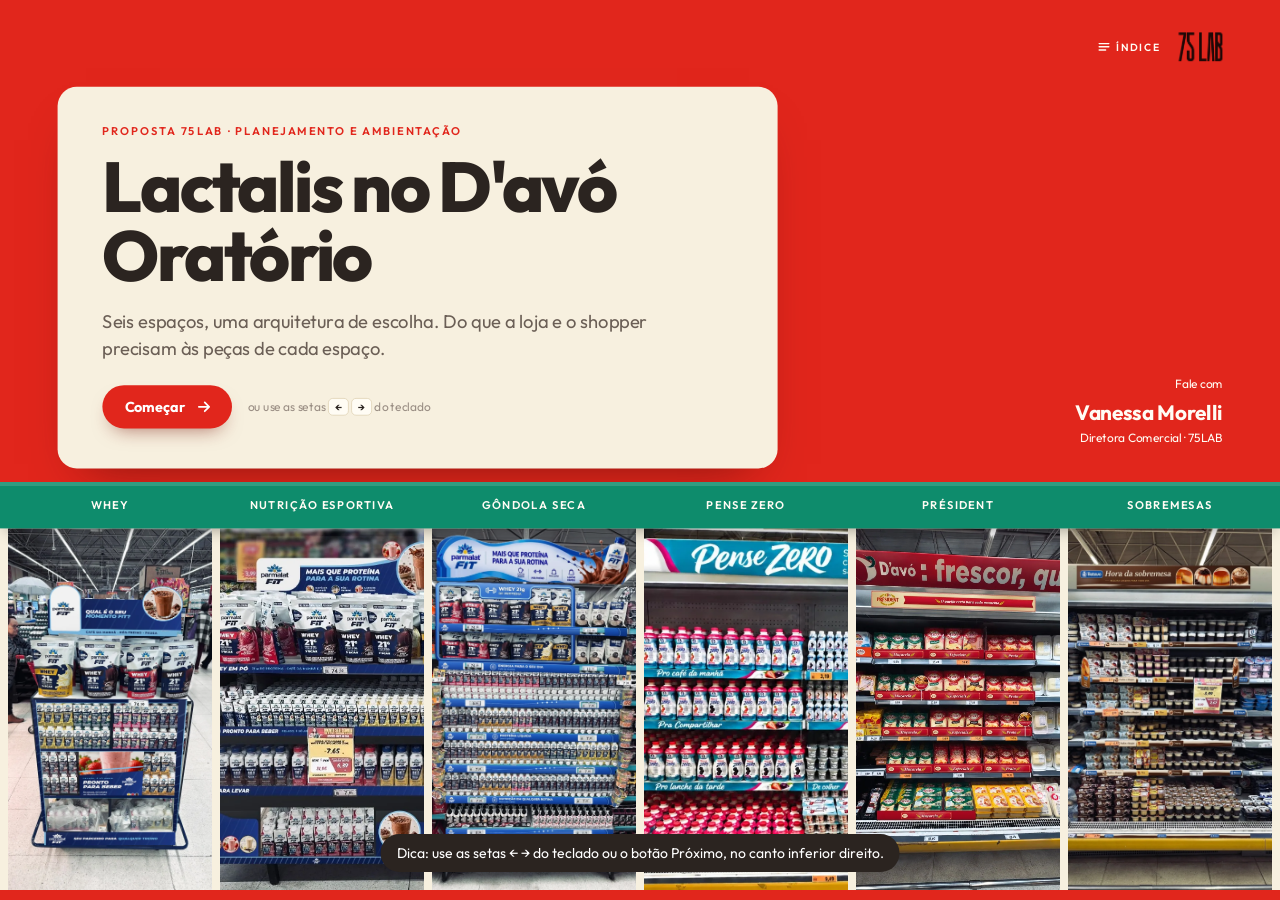
==== estrategia/index.html @ d6623a21 "Segundo link: versão com o planejamento em 15 telas Desafio, loja hoje, shopper, o que aprendemos, e" ====
<!doctype html>
<html lang="pt-BR">
<head>
<meta charset="utf-8">
<meta name="viewport" content="width=device-width, initial-scale=1">
<title>Lactalis no D'avó Oratório · Planejamento · 75LAB</title>
<meta name="description" content="Ambientação de categorias Lactalis no D'avó Oratório: o planejamento, a estratégia e os seis espaços, do antes ao depois. Proposta 75LAB.">
<meta property="og:title" content="Lactalis no D'avó Oratório · Planejamento · 75LAB">
<meta property="og:description" content="Seis espaços, uma arquitetura de escolha: o desafio, o shopper, a estratégia e as peças de cada espaço.">
<meta property="og:image" content="https://projetos.75lab.com.br/lactalis-davo-oratorio/assets/img/og.jpg">
<meta property="og:type" content="website">
<meta name="theme-color" content="#E1261C">
<link rel="preconnect" href="https://fonts.googleapis.com">
<link rel="preconnect" href="https://fonts.gstatic.com" crossorigin>
<link rel="stylesheet" href="https://fonts.googleapis.com/css2?family=Outfit:wght@300..900&display=swap">
<link rel="stylesheet" href="../assets/css/deck.css">
<link rel="stylesheet" href="estrategia.css">
</head>
<body data-theme="red">
<!-- Gerado por tools/estrategia.mjs a partir de tools/estrategia.html e do index.html. Edite lá e rode: node tools/estrategia.mjs -->

<main id="stage" aria-live="polite">

  <!-- Faixa da fachada: vermelho e verde do D'avó -->
  <div id="band" aria-hidden="true"></div>

  <header id="top">
    <button id="menuBtn" class="hb" type="button" aria-haspopup="dialog"><svg viewBox="0 0 16 16" aria-hidden="true"><path d="M2 4h12M2 8h12M2 12h8"/></svg>Índice</button>
    <img class="lab-logo" src="../assets/img/brand/75lab-black.png" alt="75LAB" width="185" height="120">
  </header>

  <footer id="foot">
    <span class="who">Lactalis × D'avó Oratório</span>
    <nav id="spaces" aria-label="Espaços"></nav>
    <span id="count">01 / 15</span>
  </footer>
  <nav id="pager" aria-label="Navegação">
    <button id="cprev" type="button" aria-label="Tela anterior"><svg viewBox="0 0 24 24" aria-hidden="true"><path d="M19 12H6M11 6l-6 6 6 6"/></svg></button>
    <button id="cnext" type="button"><span><small>Próximo</small><b id="nextT">O desafio</b></span><svg viewBox="0 0 24 24" aria-hidden="true"><path d="M5 12h13M13 6l6 6-6 6"/></svg></button>
  </nav>

  <!-- ================================================================ 01 CAPA -->
  <section class="slide cover" id="capa" data-short="Capa" data-theme="red" data-title="Capa">
    <div class="wall">
      <div class="sign rv">
        <p class="eyebrow">Proposta 75LAB · Planejamento e ambientação</p>
        <h1>Lactalis no D'avó Oratório</h1>
        <p class="lead">Seis espaços, uma arquitetura de escolha. Do que a loja e o shopper precisam às peças de cada espaço.</p>
        <div class="start">
          <button type="button" class="cta" data-goto="desafio">Começar<svg viewBox="0 0 24 24" aria-hidden="true"><path d="M5 12h13M13 6l6 6-6 6"/></svg></button>
          <span class="hint-d">ou use as setas <kbd>←</kbd> <kbd>→</kbd> do teclado</span>
          <span class="hint-m">Role a página para ver o planejamento e os seis espaços</span>
        </div>
      </div>
      <p class="by rv" style="--d:2">Fale com<b>Vanessa Morelli</b>Diretora Comercial · 75LAB</p>
    </div>
    <div class="awning" aria-hidden="true"></div>
    <div class="vitrine">
      <a href="#whey" data-goto="whey" class="rv" style="--d:3"><span>Whey</span><img src="../assets/img/whey/a-depois.webp" alt="Ilha quadrada Parmalat Fit depois" style="object-position:50% 28%"></a>
      <a href="#nutricao" data-goto="nutricao" class="rv" style="--d:4"><span>Nutrição esportiva</span><img src="../assets/img/nutricao/a-depois.webp" alt="Ilha de nutrição esportiva depois" style="object-position:30% 30%"></a>
      <a href="#seca" data-goto="seca" class="rv" style="--d:5"><span>Gôndola seca</span><img src="../assets/img/seca/depois.webp" alt="Gôndola seca Parmalat Fit depois" style="object-position:50% 14%"></a>
      <a href="#pensezero" data-goto="pensezero" class="rv" style="--d:6"><span>Pense Zero</span><img src="../assets/img/pensezero/depois.webp" alt="Ponta refrigerada Pense Zero depois" style="object-position:32% 40%"></a>
      <a href="#president" data-goto="president" class="rv" style="--d:7"><span>Président</span><img src="../assets/img/president/premium.webp" alt="Gôndola Président depois" style="object-position:50% 18%"></a>
      <a href="#sobremesas" data-goto="sobremesas" class="rv" style="--d:8"><span>Sobremesas</span><img src="../assets/img/sobremesas/f-depois.webp" alt="Gôndola de sobremesas Batavo depois" style="object-position:50% 12%"></a>
    </div>
    <aside class="notes" hidden><p>Abrir pela tese: não são seis cenografias, é uma lógica de escolha aplicada a seis pontos que já existem. As fotos de depois são montagens sobre as fotos da visita técnica.</p></aside>
  </section>

  <!-- ================================================================ 02 O DESAFIO -->
  <section class="slide st desafio" id="desafio" data-short="O desafio" data-theme="cream" data-title="O desafio">
    <div class="pad">
      <p class="eyebrow rv">O desafio</p>
      <h2 class="big rv" style="--d:1">O pedido é ambientar.<br><em>A necessidade é ajudar a escolher.</em></h2>
      <div class="trio">
        <div class="rv" style="--d:3"><span class="n">01</span><h3>O que foi pedido</h3><p>Ambientação econômica e premium dos espaços Lactalis que já existem no D'avó Oratório.</p></div>
        <div class="rv" style="--d:4"><span class="n">02</span><h3>O que a loja precisa</h3><p>Transformar áreas dispersas e carregadas em pontos fáceis de escolher, desejáveis e simples de manter.</p></div>
        <div class="rv hi" style="--d:5"><span class="n">03</span><h3>A oportunidade</h3><p>Uma loja-referência em execução de categoria: o shopper acha a resposta rápido, o produto continua protagonista e a operação mantém o padrão.</p></div>
      </div>
      <div class="regras rv" style="--d:6">
        <p class="lbl">Regras do jogo</p>
        <ul>
          <li>Sem móvel novo e sem piso</li>
          <li>Loja aberta durante a implantação</li>
          <li>Preço, refrigeração, limpeza e fluxo intactos</li>
          <li>Convivência com a comunicação do D'avó</li>
        </ul>
      </div>
    </div>
    <aside class="notes" hidden><p>O pedido foi ambientação em dois níveis. O que a loja precisa é clareza: cada marca se destacar sem criar mais ruído numa loja que já é muito estimulada.</p></aside>
  </section>

  <!-- ================================================================ 03 A LOJA HOJE -->
  <section class="slide st loja" id="loja" data-short="A loja hoje" data-theme="cream" data-title="A loja hoje">
    <div class="pad">
      <div class="st-head">
        <div>
          <p class="eyebrow rv">A loja hoje · visita técnica</p>
          <h2 class="rv" style="--d:1">Seis pontos, quatro marcas, muito estímulo.</h2>
        </div>
        <p class="sub rv" style="--d:2">Hipermercado de grande porte, com promoção forte, sinalização própria e mix profundo.</p>
      </div>
      <div class="vt">
        <figure class="rv" style="--d:3"><button type="button" class="ph" data-zoom="../assets/img/whey/a-antes.webp" data-gallery="vt" data-caption="Ilha quadrada · Parmalat Fit|Foto da visita técnica"><img src="../assets/img/whey/a-antes.webp" alt="Ilha quadrada Parmalat Fit na visita técnica" style="object-position:50% 45%"></button><figcaption><b>01</b>Ilha quadrada<small>Parmalat Fit</small></figcaption><p>Placa central sem mensagem e garrafinhas em sacos plásticos.</p></figure>
        <figure class="rv" style="--d:4"><button type="button" class="ph" data-zoom="../assets/img/nutricao/a-antes.webp" data-gallery="vt" data-caption="Ilha de nutrição esportiva · Parmalat Fit|Foto da visita técnica"><img src="../assets/img/nutricao/a-antes.webp" alt="Ilha de nutrição esportiva na visita técnica" style="object-position:30% 50%"></button><figcaption><b>02</b>Ilha de nutrição<small>Parmalat Fit</small></figcaption><p>Metade Fit, metade concorrência; sacos e caixas de estoque à vista.</p></figure>
        <figure class="rv" style="--d:5"><button type="button" class="ph" data-zoom="../assets/img/seca/antes.webp" data-gallery="vt" data-caption="Gôndola seca · Parmalat Fit|Foto da visita técnica"><img src="../assets/img/seca/antes.webp" alt="Gôndola seca Parmalat Fit na visita técnica" style="object-position:50% 35%"></button><figcaption><b>03</b>Gôndola seca<small>Parmalat Fit</small></figcaption><p>Cartaz de combo na frente do produto e nenhuma leitura de ocasião.</p></figure>
        <figure class="rv" style="--d:6"><button type="button" class="ph" data-zoom="../assets/img/pensezero/antes.webp" data-gallery="vt" data-caption="Ponta refrigerada · Batavo Pense Zero|Foto da visita técnica"><img src="../assets/img/pensezero/antes.webp" alt="Ponta refrigerada Pense Zero na visita técnica" style="object-position:38% 50%"></button><figcaption><b>04</b>Ponta refrigerada<small>Batavo Pense Zero</small></figcaption><p>Cartazes de oferta sobre a frente e nenhuma navegação por ocasião.</p></figure>
        <figure class="rv" style="--d:7"><button type="button" class="ph" data-zoom="../assets/img/president/antes.webp" data-gallery="vt" data-caption="Gôndola fria · Président|Foto da visita técnica"><img src="../assets/img/president/antes.webp" alt="Gôndola Président na visita técnica" style="object-position:45% 40%"></button><figcaption><b>05</b>Gôndola fria<small>Président</small></figcaption><p>Displays de papelão em alturas diferentes e famílias misturadas.</p></figure>
        <figure class="rv" style="--d:8"><button type="button" class="ph" data-zoom="../assets/img/sobremesas/f-antes.webp" data-gallery="vt" data-caption="Gôndola fria · Sobremesas Batavo|Foto da visita técnica"><img src="../assets/img/sobremesas/f-antes.webp" alt="Gôndola de sobremesas na visita técnica" style="object-position:50% 40%"></button><figcaption><b>06</b>Gôndola fria<small>Sobremesas Batavo</small></figcaption><p>Réguas genéricas, tipos sem ordem e saco plástico no poço.</p></figure>
      </div>
    </div>
    <aside class="notes" hidden><p>Os seis pontos registrados na visita técnica. As fotos ampliam no clique.</p></aside>
  </section>

  <!-- ================================================================ 04 O SHOPPER -->
  <section class="slide st shopper" id="shopper" data-short="O shopper" data-theme="cream" data-title="O shopper">
    <div class="pad">
      <p class="eyebrow rv">O shopper</p>
      <h2 class="rv" style="--d:1">Em poucos segundos, o shopper precisa achar a resposta.</h2>
      <p class="sub rv" style="--d:2">A compra acontece sob duas pressões: valor e bem-estar. Ele busca preço, mas também proteína, zero lactose, conveniência e prazer em casa.</p>
      <ol class="jornada">
        <li class="rv" style="--d:3"><span class="sn">1</span><div class="cd"><p class="mom">Chegada à área</p><h3>Reconhecer a categoria rápido</h3><p class="bar"><small>Barreira</small>Ambiente de loja intenso e competitivo</p><p class="opp"><small>Resposta</small>Testeira curta e marca legível a distância</p></div></li>
        <li class="rv" style="--d:4"><span class="sn">2</span><div class="cd"><p class="mom">Comparação</p><h3>Saber qual produto faz sentido</h3><p class="bar"><small>Barreira</small>Muitos SKUs, preços e claims</p><p class="opp"><small>Resposta</small>Navegação por ocasião ou família</p></div></li>
        <li class="rv" style="--d:5"><span class="sn">3</span><div class="cd"><p class="mom">Decisão</p><h3>Escolher com segurança</h3><p class="bar"><small>Barreira</small>O preço promocional domina a leitura</p><p class="opp"><small>Resposta</small>Benefício junto do produto</p></div></li>
        <li class="rv" style="--d:6"><span class="sn">4</span><div class="cd"><p class="mom">Retirada</p><h3>Pegar e levar o produto</h3><p class="bar"><small>Barreira</small>Caixas, reposição e divisórias ruins</p><p class="opp"><small>Resposta</small>Frente limpa e exposição estável</p></div></li>
      </ol>
      <div class="tensao rv" style="--d:7"><p class="lbl">Tensão central</p><p>Como criar valor percebido e clareza num varejo de alta intensidade visual, <em>sem transformar a ambientação em mais ruído?</em></p></div>
    </div>
    <aside class="notes" hidden><p>Quatro momentos de compra, cada um com uma barreira observada na visita técnica e uma resposta de PDV. A tensão central explica por que a proposta é baixa e organizada, e não cenográfica.</p></aside>
  </section>

  <!-- ================================================================ 05 O QUE APRENDEMOS -->
  <section class="slide st aprendemos" id="aprendemos" data-short="O que aprendemos" data-theme="cream" data-title="O que aprendemos">
    <div class="pad">
      <p class="eyebrow rv">O que aprendemos</p>
      <h2 class="rv" style="--d:1">Quatro ideias guiam o projeto.</h2>
      <div class="ins">
        <article class="rv" style="--d:2"><div class="tx"><b class="n">01</b><h3>A categoria já é a mídia.</h3><p>A ambientação dá ordem à abundância. Não compete com ela.</p></div><figure><img src="../assets/img/sobremesas/f-depois.webp" alt="Gôndola de sobremesas Batavo depois" style="object-position:50% 30%"><figcaption>Sobremesas · depois</figcaption></figure></article>
        <article class="rv" style="--d:3"><div class="tx"><b class="n">02</b><h3>O shopper compra uma resposta, não um portfólio.</h3><p>Cada espaço precisa responder ao momento dele.</p></div><figure><img src="../assets/img/pensezero/depois.webp" alt="Ponta refrigerada Pense Zero com réguas por ocasião" style="object-position:40% 55%"><figcaption>Pense Zero · depois</figcaption></figure></article>
        <article class="rv" style="--d:4"><div class="tx"><b class="n">03</b><h3>Président: valor antes de variedade.</h3><p>Qualidade primeiro, navegação por família depois.</p></div><figure><img src="../assets/img/president/premium.webp" alt="Gôndola Président na versão premium" style="object-position:50% 16%"><figcaption>Président · premium</figcaption></figure></article>
        <article class="rv" style="--d:5"><div class="tx"><b class="n">04</b><h3>A versão econômica também tem impacto.</h3><p>Quando investe em hierarquia, blocagem e acabamento.</p></div><figure class="duas"><span>Premium</span><img src="../assets/img/president/p1-testeira-premium.webp" alt="Testeira Président premium"><span>Econômica</span><img src="../assets/img/president/p1-testeira-economica.webp" alt="Testeira Président econômica"><figcaption>Président · as duas testeiras</figcaption></figure></article>
      </div>
    </div>
    <aside class="notes" hidden><p>As quatro ideias que mais mudam o desenho das peças. A última explica por que a versão econômica usa as mesmas réguas, bandejas e cartões da premium.</p></aside>
  </section>

  <!-- ================================================================ 06 A ESTRATÉGIA -->
  <section class="slide st estrategia" id="estrategia" data-short="A estratégia" data-theme="cream" data-title="A estratégia">
    <div class="pad">
      <div class="st-head">
        <div>
          <p class="eyebrow rv">A estratégia · território recomendado</p>
          <h2 class="big rv" style="--d:1">Escolhas que <em>acompanham seu dia</em>.</h2>
        </div>
        <p class="sub rv" style="--d:2">Cada marca responde a um momento real da rotina. A loja fica unida pela lógica de escolha, e cada marca mantém os próprios códigos.</p>
      </div>
      <ol class="dia">
        <li class="rv" style="--d:3;--bc:#1E3E94"><a href="#whey" data-goto="whey"><span class="hora">Manhã e treino</span><figure><img src="../assets/img/whey/a-depois.webp" alt="Ilha quadrada Parmalat Fit depois" style="object-position:50% 30%"></figure><h3>Rotina ativa</h3><span class="mk">Parmalat Fit · 3 espaços</span><p>Resolve a navegação: whey em pó, pronto para beber e para levar.</p></a></li>
        <li class="rv" style="--d:4;--bc:#0B7FB4"><a href="#pensezero" data-goto="pensezero"><span class="hora">Ao longo do dia</span><figure><img src="../assets/img/pensezero/depois.webp" alt="Ponta refrigerada Pense Zero depois" style="object-position:30% 45%"></figure><h3>Leveza</h3><span class="mk">Batavo Pense Zero</span><p>O ponto mais seguro de executar: promotora fixa e reposição diária.</p></a></li>
        <li class="rv" style="--d:5;--bc:#BE0F2D"><a href="#president" data-goto="president"><span class="hora">Na refeição</span><figure><img src="../assets/img/president/premium.webp" alt="Gôndola Président depois" style="object-position:50% 20%"></figure><h3>Refeição</h3><span class="mk">Président · hero do projeto</span><p>A maior ambição estética: o valor do queijo e famílias claras.</p></a></li>
        <li class="rv" style="--d:6;--bc:#4E2C1B"><a href="#sobremesas" data-goto="sobremesas"><span class="hora">Depois da refeição</span><figure><img src="../assets/img/sobremesas/f-depois.webp" alt="Gôndola de sobremesas Batavo depois" style="object-position:50% 20%"></figure><h3>Prazer</h3><span class="mk">Batavo Sobremesas</span><p>Constrói desejo e ordena os sabores sem poluir.</p></a></li>
      </ol>
      <div class="dpa rv" style="--d:7">
        <div><p class="lbl">De</p><p>Exposições fragmentadas, dependentes de embalagem e preço.</p></div>
        <div><p class="lbl">Para</p><p>Pontos de categoria legíveis, desejáveis e fáceis de abastecer.</p></div>
        <div><p class="lbl">Através de</p><p>Blocagem, códigos de marca, mensagem de ocasião e acabamento proporcional ao ponto.</p></div>
      </div>
    </div>
    <aside class="notes" hidden><p>Entre os territórios estudados, este é o recomendado porque une sem apagar as marcas. Os seis espaços seguem a ordem do dia: Parmalat Fit, Pense Zero, Président e Sobremesas. Cada foto leva ao espaço.</p></aside>
  </section>

  <!-- ================================================================ 07 O SISTEMA -->
  <section class="slide st sistema" id="sistema" data-short="O sistema" data-theme="cream" data-title="O sistema">
    <div class="pad">
      <p class="eyebrow rv">Como funciona</p>
      <h2 class="rv" style="--d:1">Um sistema em três camadas, o mesmo nos seis espaços.</h2>
      <div class="sys">
        <div class="cams">
          <article class="cam rv" style="--d:2">
            <div class="cm enc">
              <img src="../assets/img/president/p1-testeira-premium.webp" alt="Testeira Président" style="height:12%">
              <img src="../assets/img/sobremesas/p1-testeira.webp" alt="Testeira Sobremesas Batavo" style="height:14%">
              <img src="../assets/img/seca/p1-testeira.webp" alt="Testeira da gôndola seca Parmalat Fit" style="height:22%">
              <img src="../assets/img/whey/p1-testeira.webp" alt="Testeira da ilha quadrada Whey" style="height:25%">
            </div>
            <div class="ct"><b>1</b><h3>Encontrar</h3></div>
            <p>Uma testeira baixa, no contorno do móvel ou no suporte que já existe, com marca e ocasião.</p>
            <p class="qt"><span><b>6</b>testeiras, uma por espaço</span></p>
          </article>
          <article class="cam rv" style="--d:3">
            <div class="cm esc">
              <img src="../assets/img/pensezero/p4-regua-cafe.webp" alt="Régua Pense Zero por ocasião">
              <img src="../assets/img/pensezero/p4-regua-tarde.webp" alt="Régua Pense Zero por ocasião">
              <img src="../assets/img/seca/p3-regua-proteina.webp" alt="Régua da gôndola seca">
              <img src="../assets/img/nutricao/p1-regua-whey.webp" alt="Régua da ilha de nutrição">
              <img src="../assets/img/sobremesas/p2-regua-base.webp" alt="Régua-base das sobremesas">
            </div>
            <div class="ct"><b>2</b><h3>Escolher</h3></div>
            <p>Réguas no trilho de preço que navegam por formato, família ou ocasião. A etiqueta do D'avó fica sempre por cima.</p>
            <p class="qt"><span><b>27</b>réguas de gôndola</span></p>
          </article>
          <article class="cam rv" style="--d:4">
            <div class="cm sus">
              <img class="bj" src="../assets/img/president/p2-bandeja-3d.webp" alt="Bandeja de polionda Président">
              <div class="cc">
                <img src="../assets/img/president/p5-cartao-mucarela.webp" alt="Cartão de família Président">
                <img src="../assets/img/president/p5-cartao-prato.webp" alt="Cartão de família Président">
                <img src="../assets/img/sobremesas/p3-nome-pudim.webp" alt="Nome solto das sobremesas" style="width:64%">
                <img src="../assets/img/sobremesas/p3-nome-flan.webp" alt="Nome solto das sobremesas" style="width:40%">
              </div>
            </div>
            <div class="ct"><b>3</b><h3>Sustentar</h3></div>
            <p>Bandejas, cartões e nomes trocáveis no lugar de papelão e sacos. A loja limpa, repõe e mantém.</p>
            <p class="qt"><span><b>27</b>bandejas e bolsos</span> <span><b>43</b>cartões e nomes</span></p>
          </article>
        </div>
        <aside class="rp rv" style="--d:5">
          <p class="lbl">Regras de projeto</p>
          <ul>
            <li>A estrutura do móvel não muda: sem móvel novo, sem piso.</li>
            <li>Nenhum topo alto e nenhuma lateral volumosa.</li>
            <li>Nada na frente de prateleira ou abertura.</li>
            <li>Preço, ventilação e acesso técnico sempre livres.</li>
            <li>Sem LED dentro da área refrigerada.</li>
            <li>Perto do chão, só marca e imagem.</li>
          </ul>
        </aside>
      </div>
      <p class="seg rv" style="--d:6"><span class="lbl">A seguir</span>Um espaço por tela: arraste a foto para comparar o antes e o depois, veja as peças e como aplicar.</p>
    </div>
    <aside class="notes" hidden><p>A mesma gramática nos seis pontos: encontrar, escolher, sustentar. As regras saíram do que não funcionou na proposta anterior (topos altos, laterais volumosas, cenografia dominante) e das conversas com o cliente durante o refit.</p></aside>
  </section>

  <!-- ================================================================ ESPAÇO · ILHA QUADRADA WHEY -->
  <section class="slide sp" id="whey" data-sp="whey" data-short="Whey" data-theme="cream" data-title="Ilha quadrada Whey" style="--bc:#1E3E94">
    <div class="pad">
      <header class="sp-head">
        <div>
          <p class="brand rv"><b>01</b>Parmalat Fit<span class="mo">Rotina ativa</span></p>
          <h2 class="rv" style="--d:1">Ilha quadrada Whey</h2>
          <p class="msg rv" style="--d:2">“Qual é o seu momento Fit?”</p>
        </div>
        <div class="views rv" style="--d:2" role="group" aria-label="Vistas">
          <span class="vl">Troque a vista</span>
          <button type="button" class="on" data-antes="../assets/img/whey/a-antes.webp" data-depois="../assets/img/whey/a-depois.webp" data-ar="0.5625" data-cap="Face A · frente">Frente</button>
          <button type="button" data-antes="../assets/img/whey/b-antes.webp" data-depois="../assets/img/whey/b-depois.webp" data-ar="0.5625" data-cap="Face B · lateral esquerda">Lateral esquerda</button>
          <button type="button" data-antes="../assets/img/whey/c-antes.webp" data-depois="../assets/img/whey/c-depois.webp" data-ar="0.5625" data-cap="Face C · lateral direita">Lateral direita</button>
        </div>
      </header>
      <div class="sp-body">
        <div class="cmp" data-ar="0.5625">
          <img class="ia" src="../assets/img/whey/a-antes.webp" alt="Ilha quadrada antes" draggable="false">
          <img class="id" src="../assets/img/whey/a-depois.webp" alt="Ilha quadrada depois" draggable="false">
          <span class="tg ta">Antes</span><span class="tg td">Depois</span>
          <div class="handle" tabindex="0" role="slider" aria-label="Arraste para comparar o antes e o depois" aria-valuemin="0" aria-valuemax="100" aria-valuenow="50"><i></i></div>
          <span class="hint">Arraste para comparar</span>
          <button type="button" class="cz" aria-label="Ampliar as fotos"></button>
        </div>
        <div class="side">
          <div class="kit rv" style="--d:3">
            <p class="lbl">As peças</p>
            <p class="sum">1 testeira e 15 adesivos, por cima do que já existe.</p>
            <p class="est"><small>Investimento total</small><b>R$ 1.270,93*</b><span class="opc">* Valores estimados</span></p>
          </div>
          <div class="mesa rv" style="--d:3">
            <div class="mi">
            <div class="row">
              <figure class="pc" style="--w:80;--h:93"><button type="button" class="pz" data-zoom="../assets/img/whey/p3-painel-janela.webp" data-gallery="whey" data-caption="3 · Adesivo do painel com janela|Vinil · janela vazada igual à atual"><img src="../assets/img/whey/p3-painel-janela.webp" alt="Adesivo do painel com janela"></button><figcaption><b>3</b><span>Painel com janela</span><em>1 un.</em></figcaption></figure>
              <figure class="pc" style="--w:39;--h:93"><button type="button" class="pz" data-zoom="../assets/img/whey/p4-painel-lateral.webp" data-gallery="whey" data-caption="4 · Adesivo do painel lateral|Vinil"><img src="../assets/img/whey/p4-painel-lateral.webp" alt="Adesivo do painel lateral"></button><figcaption><b>4</b><span>Painel lateral</span><em>1 un.</em></figcaption></figure>
              <figure class="pc" style="--w:28;--h:95"><div class="duo"><button type="button" class="pz" data-zoom="../assets/img/whey/p6-coluna-larga.webp" data-gallery="whey" data-caption="6 · Adesivo da coluna larga|Vinil"><img src="../assets/img/whey/p6-coluna-larga.webp" alt="Adesivo da coluna larga" style="--w:18;--h:93"></button><button type="button" class="pz" data-zoom="../assets/img/whey/p6-coluna.webp" data-gallery="whey" data-caption="6 · Adesivo das colunas|Vinil"><img src="../assets/img/whey/p6-coluna.webp" alt="Adesivo da coluna" style="--w:4;--h:95"></button></div><figcaption><b>6</b><span>Colunas</span><em>5 un.</em></figcaption></figure>
              <div class="col">
                <figure class="pc" style="--w:78;--h:34"><button type="button" class="pz" data-zoom="../assets/img/whey/p1-testeira.webp" data-gallery="whey" data-caption="1 · Testeira dupla face|PS com faca especial"><img src="../assets/img/whey/p1-testeira.webp" alt="Testeira dupla face"></button><figcaption><b>1</b><span>Testeira dupla face</span><em>1 un.</em></figcaption></figure>
                <div class="row">
                  <figure class="pc" style="--w:34;--h:31"><button type="button" class="pz" data-zoom="../assets/img/whey/p2-placa-central.webp" data-gallery="whey" data-caption="2 · Adesivo da placa central|Vinil · frente e fundo"><img src="../assets/img/whey/p2-placa-central.webp" alt="Adesivo da placa central"></button><figcaption><b>2</b><span>Placa central</span><em>2 un.</em></figcaption></figure>
                  <figure class="pc" style="--w:12;--h:12"><button type="button" class="pz" data-zoom="../assets/img/whey/p8-triangulo.webp" data-gallery="whey" data-caption="8 · Adesivo do triângulo do topo|Vinil"><img src="../assets/img/whey/p8-triangulo.webp" alt="Adesivo do triângulo"></button><figcaption><b>8</b><span>Triângulo</span><em>2 un.</em></figcaption></figure>
                </div>
                <figure class="pc" style="--w:80;--h:10"><button type="button" class="pz" data-zoom="../assets/img/whey/p5-rodape.webp" data-gallery="whey" data-caption="5 · Adesivo do rodapé|Vinil · nas 4 faces"><img src="../assets/img/whey/p5-rodape.webp" alt="Adesivo do rodapé"></button><figcaption><b>5</b><span>Rodapé</span><em>4 un.</em></figcaption></figure>
                <figure class="pc" style="--w:80;--h:2"><button type="button" class="pz" data-zoom="../assets/img/whey/p7-borda.webp" data-gallery="whey" data-caption="7 · Fita de borda|Vinil"><img src="../assets/img/whey/p7-borda.webp" alt="Fita de borda"></button><figcaption><b>7</b><span>Fita de borda</span><em>6,7 m</em></figcaption></figure>
              </div>
            </div>
        </div>
          </div>
          <div class="how rv" style="--d:4">
            <p class="lbl">Como aplica</p>
            <div class="hw">
          <div class="mc"><i class="pg" data-pg="mastro"></i><h3>Na mesma fixação da testeira atual</h3><span class="pn">Peça 1</span></div>
          <div class="mc"><i class="pg" data-pg="adesivo"></i><h3>Adesivo por cima das placas</h3><span class="pn">Peças 2 a 6 e 8</span></div>
          <div class="mc"><i class="pg" data-pg="fita"></i><h3>Fita rente à borda</h3><span class="pn">Peça 7</span></div>
            </div>
          </div>
        </div>
      </div>
    </div>
    <aside class="notes" hidden><p>A estrutura da ilha não muda. Entra uma testeira sobre a atual e adesivos sobre as placas, sem nada na frente das aberturas. As abas mostram as outras duas faces.</p></aside>
  </section>

  <!-- ================================================================ ESPAÇO · ILHA DE NUTRIÇÃO ESPORTIVA -->
  <section class="slide sp" id="nutricao" data-sp="nutricao" data-short="Nutrição esportiva" data-theme="cream" data-title="Ilha de nutrição esportiva" style="--bc:#1E3E94">
    <div class="pad">
      <header class="sp-head">
        <div>
          <p class="brand rv"><b>02</b>Parmalat Fit<span class="mo">Rotina ativa</span></p>
          <h2 class="rv" style="--d:1">Ilha de nutrição esportiva</h2>
          <p class="msg rv" style="--d:2">“Mais que proteína para a sua rotina”</p>
        </div>
        <div class="views rv" style="--d:2" role="group" aria-label="Vistas">
          <span class="vl">Troque a vista</span>
          <button type="button" class="on" data-antes="../assets/img/nutricao/a-antes.webp" data-depois="../assets/img/nutricao/a-depois.webp" data-ar="1.0707" data-cap="Lado longo A · trecho Parmalat Fit">Lado longo</button>
          <button type="button" data-antes="../assets/img/nutricao/b-antes.webp" data-depois="../assets/img/nutricao/b-depois.webp" data-ar="0.535" data-cap="Cabeceira B">Cabeceira</button>
        </div>
      </header>
      <div class="sp-body">
        <div class="cmp" data-ar="1.0707">
          <img class="ia" src="../assets/img/nutricao/a-antes.webp" alt="Ilha de nutrição antes" draggable="false">
          <img class="id" src="../assets/img/nutricao/a-depois.webp" alt="Ilha de nutrição depois" draggable="false">
          <span class="tg ta">Antes</span><span class="tg td">Depois</span>
          <div class="handle" tabindex="0" role="slider" aria-label="Arraste para comparar o antes e o depois" aria-valuemin="0" aria-valuemax="100" aria-valuenow="50"><i></i></div>
          <span class="hint">Arraste para comparar</span>
          <button type="button" class="cz" aria-label="Ampliar as fotos"></button>
        </div>
        <div class="side">
          <div class="kit rv" style="--d:3">
            <p class="lbl">As peças</p>
            <p class="sum">Réguas no trilho e peças que ficam em pé sozinhas.</p>
            <p class="est"><small>Investimento total</small><b>R$ 2.785,43*</b><span class="opc">* Valores estimados</span></p>
          </div>
          <div class="mesa rv" style="--d:3">
            <div class="mi">
            <div class="row">
              <figure class="pc" style="--w:110;--h:62"><button type="button" class="pz" data-zoom="../assets/img/nutricao/p7-testeira-central.webp" data-gallery="nutricao" data-caption="7 · Testeira central em T|2 placas de PS em L, dupla face"><img src="../assets/img/nutricao/p7-testeira-central.webp" alt="Testeira central em T"></button><figcaption><b>7</b><span>Testeira em T</span><em>1 conjunto</em></figcaption></figure>
              <figure class="pc" style="--w:40;--h:64"><div class="stk"><button type="button" class="pz" data-zoom="../assets/img/nutricao/p3-placa-marca.webp" data-gallery="nutricao" data-caption="3 · Placa de base · marca e sabores|PS com pé de apoio"><img src="../assets/img/nutricao/p3-placa-marca.webp" alt="Placa de base marca e sabores" style="--w:40;--h:20"></button><button type="button" class="pz" data-zoom="../assets/img/nutricao/p4-placa-shake.webp" data-gallery="nutricao" data-caption="4 · Placa de base · shake|PS com pé de apoio"><img src="../assets/img/nutricao/p4-placa-shake.webp" alt="Placa de base shake" style="--w:40;--h:20"></button><button type="button" class="pz" data-zoom="../assets/img/nutricao/p5-placa-momentos.webp" data-gallery="nutricao" data-caption="5 · Placa de base · momentos|PS com pé de apoio"><img src="../assets/img/nutricao/p5-placa-momentos.webp" alt="Placa de base momentos" style="--w:40;--h:20"></button></div><figcaption><b>3–5</b><span>Placas de base</span><em>5 un.</em></figcaption></figure>
            </div>
            <div class="row">
              <figure class="pc" style="--w:130;--h:14"><div class="stk"><button type="button" class="pz" data-zoom="../assets/img/nutricao/p1-regua-whey.webp" data-gallery="nutricao" data-caption="1 · Régua · Whey em pó|PS"><img src="../assets/img/nutricao/p1-regua-whey.webp" alt="Régua Whey em pó" style="--w:130;--h:4"></button><button type="button" class="pz" data-zoom="../assets/img/nutricao/p1-regua-pronto.webp" data-gallery="nutricao" data-caption="1 · Régua · Pronto para beber|PS"><img src="../assets/img/nutricao/p1-regua-pronto.webp" alt="Régua Pronto para beber" style="--w:130;--h:4"></button><button type="button" class="pz" data-zoom="../assets/img/nutricao/p1-regua-levar.webp" data-gallery="nutricao" data-caption="1 · Régua · Para levar|PS"><img src="../assets/img/nutricao/p1-regua-levar.webp" alt="Régua Para levar" style="--w:130;--h:4"></button></div><figcaption><b>1</b><span>Réguas dos lados</span><em>6 un.</em></figcaption></figure>
              <div class="col">
                <figure class="pc" style="--w:90;--h:9"><div class="stk"><button type="button" class="pz" data-zoom="../assets/img/nutricao/p2-regua90-whey.webp" data-gallery="nutricao" data-caption="2 · Régua da cabeceira · Whey em pó|PS"><img src="../assets/img/nutricao/p2-regua90-whey.webp" alt="Régua da cabeceira Whey em pó" style="--w:90;--h:4"></button><button type="button" class="pz" data-zoom="../assets/img/nutricao/p2-regua90-pronto.webp" data-gallery="nutricao" data-caption="2 · Régua da cabeceira · Pronto para beber|PS"><img src="../assets/img/nutricao/p2-regua90-pronto.webp" alt="Régua da cabeceira Pronto para beber" style="--w:90;--h:4"></button></div><figcaption><b>2</b><span>Réguas da cabeceira</span><em>3 un.</em></figcaption></figure>
                <figure class="pc" style="--w:90;--h:3"><button type="button" class="pz" data-zoom="../assets/img/nutricao/p6-rodape.webp" data-gallery="nutricao" data-caption="6 · Faixa de rodapé|Vinil adesivo · só logo e grafismo"><img src="../assets/img/nutricao/p6-rodape.webp" alt="Faixa de rodapé" style="--w:90;--h:2.1"></button><figcaption><b>6</b><span>Faixa de rodapé</span><em>3,8 m</em></figcaption></figure>
              </div>
            </div>
        </div>
          </div>
          <div class="how rv" style="--d:4">
            <p class="lbl">Como aplica</p>
            <div class="hw">
          <div class="mc"><i class="pg" data-pg="trilho"></i><h3>Encaixa no trilho de preço</h3><span class="pn">Peças 1 e 2</span></div>
          <div class="mc"><i class="pg" data-pg="empe"></i><h3>Fica em pé sozinha</h3><span class="pn">Peças 3, 4, 5 e 7</span></div>
          <div class="mc"><i class="pg" data-pg="rodape"></i><h3>Faixa adesiva na base</h3><span class="pn">Peça 6</span></div>
            </div>
          </div>
        </div>
      </div>
    </div>
    <aside class="notes" hidden><p>Metade da ilha é Parmalat Fit e metade é concorrência. A testeira em T marca o trecho Fit sem prender nada no móvel; as réguas organizam por tipo: whey em pó, pronto para beber e para levar.</p></aside>
  </section>

  <!-- ================================================================ ESPAÇO · PONTA DE GÔNDOLA SECA -->
  <section class="slide sp" id="seca" data-sp="seca" data-short="Gôndola seca" data-theme="cream" data-title="Ponta de gôndola seca" style="--bc:#1E3E94">
    <div class="pad">
      <header class="sp-head">
        <div>
          <p class="brand rv"><b>03</b>Parmalat Fit<span class="mo">Rotina ativa</span></p>
          <h2 class="rv" style="--d:1">Ponta de gôndola seca</h2>
          <p class="msg rv" style="--d:2">“Whey 21 g de proteína”</p>
        </div>
        
      </header>
      <div class="sp-body">
        <div class="cmp" data-ar="0.5625">
          <img class="ia" src="../assets/img/seca/antes.webp" alt="Gôndola seca antes" draggable="false">
          <img class="id" src="../assets/img/seca/depois.webp" alt="Gôndola seca depois" draggable="false">
          <span class="tg ta">Antes</span><span class="tg td">Depois</span>
          <div class="handle" tabindex="0" role="slider" aria-label="Arraste para comparar o antes e o depois" aria-valuemin="0" aria-valuemax="100" aria-valuenow="50"><i></i></div>
          <span class="hint">Arraste para comparar</span>
          <button type="button" class="cz" aria-label="Ampliar as fotos"></button>
        </div>
        <div class="side">
          <div class="kit rv" style="--d:3">
            <p class="lbl">As peças</p>
            <p class="sum">Uma testeira, uma moldura e sete réguas no trilho.</p>
            <p class="est"><small>Investimento total</small><b>R$ 1.442,08*</b><span class="opc">* Valores estimados</span></p>
          </div>
          <div class="mesa rv" style="--d:3">
            <div class="mi">
            <div class="row">
              <div class="col">
                <figure class="pc" style="--w:133;--h:34"><button type="button" class="pz" data-zoom="../assets/img/seca/p1-testeira.webp" data-gallery="seca" data-caption="1 · Testeira com faca especial|PS"><img src="../assets/img/seca/p1-testeira.webp" alt="Testeira com faca especial"></button><figcaption><b>1</b><span>Testeira com faca especial</span><em>1 un.</em></figcaption></figure>
                <figure class="pc" style="--w:130;--h:26"><div class="stk"><button type="button" class="pz" data-zoom="../assets/img/seca/p3-regua-energia.webp" data-gallery="seca" data-caption="3 · Régua · Energia para o seu dia|Café da manhã"><img src="../assets/img/seca/p3-regua-energia.webp" alt="Régua Energia para o seu dia" style="--w:130;--h:5.8"></button><button type="button" class="pz" data-zoom="../assets/img/seca/p3-regua-grafica.webp" data-gallery="seca" data-caption="3 · Régua gráfica|Sem texto"><img src="../assets/img/seca/p3-regua-grafica.webp" alt="Régua gráfica" style="--w:130;--h:5.8"></button><button type="button" class="pz" data-zoom="../assets/img/seca/p3-regua-proteina.webp" data-gallery="seca" data-caption="3 · Régua · Proteína líquida|Leve e prática"><img src="../assets/img/seca/p3-regua-proteina.webp" alt="Régua Proteína líquida" style="--w:130;--h:5.8"></button><button type="button" class="pz" data-zoom="../assets/img/seca/p3-regua-nutricao.webp" data-gallery="seca" data-caption="3 · Régua · Nutrição em qualquer rotina|Pré e pós-treino"><img src="../assets/img/seca/p3-regua-nutricao.webp" alt="Régua Nutrição em qualquer rotina" style="--w:130;--h:5.8"></button></div><figcaption><b>3</b><span>Réguas</span><em>7 un.</em></figcaption></figure>
              </div>
              <figure class="pc" style="--w:96;--h:56"><button type="button" class="pz" data-zoom="../assets/img/seca/p2-moldura.webp" data-gallery="seca" data-caption="2 · Moldura vazada · whey em pó|PS"><img src="../assets/img/seca/p2-moldura.webp" alt="Moldura vazada do whey em pó"></button><figcaption><b>2</b><span>Moldura vazada</span><em>1 un.</em></figcaption></figure>
            </div>
        </div>
          </div>
          <div class="how rv" style="--d:4">
            <p class="lbl">Como aplica</p>
            <div class="hw">
          <div class="mc"><i class="pg" data-pg="montantes"></i><h3>Apoiada nos montantes</h3><span class="pn">Peça 1</span></div>
          <div class="mc"><i class="pg" data-pg="vhb"></i><h3>Moldura com fita VHB</h3><span class="pn">Peça 2</span></div>
          <div class="mc"><i class="pg" data-pg="trilho"></i><h3>Encaixa no trilho de preço</h3><span class="pn">Peça 3</span></div>
            </div>
          </div>
        </div>
      </div>
    </div>
    <aside class="notes" hidden><p>A gôndola ganha leitura de cima para baixo: a testeira chama, a moldura destaca o whey em pó e as réguas alternam frase e grafismo, sempre com a mesma margem.</p></aside>
  </section>

  <!-- ================================================================ ESPAÇO · PONTA REFRIGERADA -->
  <section class="slide sp" id="pensezero" data-sp="pensezero" data-short="Pense Zero" data-theme="cream" data-title="Ponta refrigerada" style="--bc:#0B7FB4">
    <div class="pad">
      <header class="sp-head">
        <div>
          <p class="brand rv"><b>04</b>Batavo Pense Zero<span class="mo">Leveza</span></p>
          <h2 class="rv" style="--d:1">Ponta refrigerada</h2>
          <p class="msg rv" style="--d:2">“Seu dia com mais sabor”</p>
        </div>
        <p class="fn rv" style="--d:2">O depois é a arte de referência.</p>
      </header>
      <div class="sp-body">
        <div class="cmp" data-ar="1.7778">
          <img class="ia" src="../assets/img/pensezero/antes.webp" alt="Ponta refrigerada Pense Zero antes" draggable="false">
          <img class="id" src="../assets/img/pensezero/depois.webp" alt="Ponta refrigerada Pense Zero depois" draggable="false">
          <span class="tg ta">Antes</span><span class="tg td">Depois</span>
          <div class="handle" tabindex="0" role="slider" aria-label="Arraste para comparar o antes e o depois" aria-valuemin="0" aria-valuemax="100" aria-valuenow="50"><i></i></div>
          <span class="hint">Arraste para comparar</span>
          <button type="button" class="cz" aria-label="Ampliar as fotos"></button>
        </div>
        <div class="side">
          <div class="kit rv" style="--d:3">
            <p class="lbl">As peças</p>
            <p class="sum">Testeira, adesivos no vidro e seis réguas por ocasião.</p>
            <p class="est"><small>Investimento total</small><b>R$ 2.965,00*</b><span class="opc">* Valores estimados, com os adesivos externos opcionais</span></p>
          </div>
          <div class="mesa rv" style="--d:3">
            <div class="mi">
            <figure class="pc" style="--w:230;--h:14.2"><button type="button" class="pz" data-zoom="../assets/img/pensezero/p1-testeira.webp" data-gallery="pz" data-caption="1 · Testeira superior|PS com faca especial"><img src="../assets/img/pensezero/p1-testeira.webp" alt="Testeira superior Pense Zero"></button><figcaption><b>1</b><span>Testeira</span><em>1 un.</em></figcaption></figure>
            <div class="row">
              <figure class="pc" style="--w:88;--h:130"><div class="duo"><button type="button" class="pz" data-zoom="../assets/img/pensezero/p2-adesivo-esq.webp" data-gallery="pz" data-caption="2 · Adesivo lateral esquerdo|Vinil eletrostático"><img src="../assets/img/pensezero/p2-adesivo-esq.webp" alt="Adesivo lateral esquerdo" style="--w:37;--h:130"></button><button type="button" class="pz" data-zoom="../assets/img/pensezero/p2-adesivo-dir.webp" data-gallery="pz" data-caption="2 · Adesivo lateral direito|Vinil eletrostático"><img src="../assets/img/pensezero/p2-adesivo-dir.webp" alt="Adesivo lateral direito" style="--w:46;--h:130"></button></div><figcaption><b>2</b><span>Adesivos laterais</span><em>2 un.</em></figcaption></figure>
              <figure class="pc" style="--w:108;--h:40"><div class="stk"><button type="button" class="pz" data-zoom="../assets/img/pensezero/p4-regua-cafe.webp" data-gallery="pz" data-caption="4 · Régua · Pro café da manhã|PS ou PETG"><img src="../assets/img/pensezero/p4-regua-cafe.webp" alt="Régua Pro café da manhã" style="--w:108;--h:5"></button><button type="button" class="pz" data-zoom="../assets/img/pensezero/p4-regua-compartilhar.webp" data-gallery="pz" data-caption="4 · Régua · Pra compartilhar|PS ou PETG"><img src="../assets/img/pensezero/p4-regua-compartilhar.webp" alt="Régua Pra compartilhar" style="--w:108;--h:5"></button><button type="button" class="pz" data-zoom="../assets/img/pensezero/p4-regua-tarde.webp" data-gallery="pz" data-caption="4 · Régua · Pro lanche da tarde|PS ou PETG"><img src="../assets/img/pensezero/p4-regua-tarde.webp" alt="Régua Pro lanche da tarde" style="--w:108;--h:5"></button><button type="button" class="pz" data-zoom="../assets/img/pensezero/p4-regua-levar.webp" data-gallery="pz" data-caption="4 · Régua · Pra levar|PS ou PETG"><img src="../assets/img/pensezero/p4-regua-levar.webp" alt="Régua Pra levar" style="--w:108;--h:5"></button><button type="button" class="pz" data-zoom="../assets/img/pensezero/p4-regua-rapido.webp" data-gallery="pz" data-caption="4 · Régua · No seu lanche rápido|PS ou PETG"><img src="../assets/img/pensezero/p4-regua-rapido.webp" alt="Régua No seu lanche rápido" style="--w:108;--h:5"></button><button type="button" class="pz" data-zoom="../assets/img/pensezero/p4-regua-colher.webp" data-gallery="pz" data-caption="4 · Régua · De colher, de sobremesa|PS ou PETG"><img src="../assets/img/pensezero/p4-regua-colher.webp" alt="Régua De colher" style="--w:108;--h:5"></button></div><figcaption><b>4</b><span>Réguas por ocasião</span><em>6 un.</em></figcaption></figure>
            </div>
        </div>
          </div>
          <div class="how rv" style="--d:4">
            <p class="lbl">Como aplica</p>
            <div class="hw">
          <div class="mc"><i class="pg" data-pg="vhb"></i><h3>Fita VHB na sanefa</h3><span class="pn">Peça 1</span></div>
          <div class="mc"><i class="pg" data-pg="estatico"></i><h3>Vinil eletrostático, sem cola</h3><span class="pn">Peça 2</span></div>
          <div class="mc"><i class="pg" data-pg="trilho"></i><h3>Encaixa no trilho de preço</h3><span class="pn">Peça 4</span></div>
            </div>
          </div>
        </div>
      </div>
    </div>
    <aside class="notes" hidden><p>O depois do Pense Zero é a arte de referência, não uma montagem sobre a foto da visita. As réguas levam o shopper por ocasião de consumo.</p></aside>
  </section>

  <!-- ================================================================ ESPAÇO · GÔNDOLA FRIA DE QUEIJOS -->
  <section class="slide sp" id="president" data-sp="president" data-short="Président" data-theme="cream" data-title="Gôndola fria de queijos" style="--bc:#BE0F2D">
    <div class="pad">
      <header class="sp-head">
        <div>
          <p class="brand rv"><b>05</b>Président<span class="mo">Refeição</span></p>
          <h2 class="rv" style="--d:1">Gôndola fria de queijos</h2>
          <p class="msg rv" style="--d:2">“O queijo certo para cada momento”</p>
        </div>
        <div class="views rv" style="--d:2" role="group" aria-label="Nível de acabamento">
          <span class="vl">Compare os acabamentos</span>
          <button type="button" class="on" data-antes="../assets/img/president/antes.webp" data-depois="../assets/img/president/premium.webp" data-ar="0.6079" data-cap="Premium · testeira em ACM champanhe">Premium</button>
          <button type="button" data-antes="../assets/img/president/antes.webp" data-depois="../assets/img/president/economica.webp" data-ar="0.6079" data-cap="Econômica · testeira em PS vermelho">Econômica</button>
        </div>
      </header>
      <div class="sp-body">
        <div class="cmp" data-ar="0.6079">
          <img class="ia" src="../assets/img/president/antes.webp" alt="Gôndola Président antes" draggable="false">
          <img class="id" src="../assets/img/president/premium.webp" alt="Gôndola Président depois" draggable="false">
          <span class="tg ta">Antes</span><span class="tg td">Depois</span>
          <div class="handle" tabindex="0" role="slider" aria-label="Arraste para comparar o antes e o depois" aria-valuemin="0" aria-valuemax="100" aria-valuenow="50"><i></i></div>
          <span class="hint">Arraste para comparar</span>
          <button type="button" class="cz" aria-label="Ampliar as fotos"></button>
        </div>
        <div class="side">
          <div class="kit rv" style="--d:3">
            <p class="lbl">As peças</p>
            <p class="sum">Bandejas que montam sem cola e cartões que trocam por cima.</p>
            <p class="est"><small>Investimento total</small><b>R$ 2.258,30*</b><span class="opc">* Valores estimados</span></p>
          </div>
          <div class="mesa rv" style="--d:3">
            <div class="mi">
            <figure class="pc" style="--w:93;--h:20"><div class="stk"><button type="button" class="pz" data-zoom="../assets/img/president/p1-testeira-premium.webp" data-gallery="pres" data-caption="1 · Testeira premium|ACM champanhe escovado"><img src="../assets/img/president/p1-testeira-premium.webp" alt="Testeira premium" style="--w:93;--h:9.2"></button><button type="button" class="pz" data-zoom="../assets/img/president/p1-testeira-economica.webp" data-gallery="pres" data-caption="1 · Testeira econômica|PS vermelho"><img src="../assets/img/president/p1-testeira-economica.webp" alt="Testeira econômica" style="--w:93;--h:9.2"></button></div><figcaption><b>1</b><span>Testeira · premium e econômica</span><em>1 un.</em></figcaption></figure>
            <div class="row">
              <figure class="pc" style="--w:44;--h:32.7"><button type="button" class="pz" data-zoom="../assets/img/president/p2-bandeja-3d.webp" data-gallery="pres" data-caption="2 · Bandeja de polionda|Uma peça só, montada sem cola · 13 de prateleira e 1 do poço"><img src="../assets/img/president/p2-bandeja-3d.webp" alt="Bandeja de polionda montada"></button><figcaption><b>2</b><span>Bandejas de polionda</span><em>14 un.</em></figcaption></figure>
              <div class="col">
                <figure class="pc" style="--w:30;--h:5"><button type="button" class="pz" data-zoom="../assets/img/president/p2-frente-bandeja.webp" data-gallery="pres" data-caption="4 · Frente da bandeja com o bolso|PVC cristal, aberto em cima"><img src="../assets/img/president/p2-frente-bandeja.webp" alt="Frente da bandeja com o bolso"></button><figcaption><b>4</b><span>Bolso de PVC</span><em>13 un.</em></figcaption></figure>
                <figure class="pc" style="--w:27.8;--h:13.4"><div class="stk"><button type="button" class="pz" data-zoom="../assets/img/president/p5-cartao-mucarela.webp" data-gallery="pres" data-caption="5 · Cartão · Muçarela|PS"><img src="../assets/img/president/p5-cartao-mucarela.webp" alt="Cartão Muçarela" style="--w:27.8;--h:3.8"></button><button type="button" class="pz" data-zoom="../assets/img/president/p5-cartao-especiais.webp" data-gallery="pres" data-caption="5 · Cartão · Especiais|PS"><img src="../assets/img/president/p5-cartao-especiais.webp" alt="Cartão Especiais" style="--w:27.8;--h:3.8"></button><button type="button" class="pz" data-zoom="../assets/img/president/p5-cartao-prato.webp" data-gallery="pres" data-caption="5 · Cartão · Prato|PS"><img src="../assets/img/president/p5-cartao-prato.webp" alt="Cartão Prato" style="--w:27.8;--h:3.8"></button></div><figcaption><b>5</b><span>Cartões de família</span><em>13 un.</em></figcaption></figure>
              </div>
              <div class="col">
                <figure class="pc" style="--w:27.8;--h:13.4"><div class="stk"><button type="button" class="pz" data-zoom="../assets/img/president/p5-cartao-minas.webp" data-gallery="pres" data-caption="5 · Cartão · Minas|PS"><img src="../assets/img/president/p5-cartao-minas.webp" alt="Cartão Minas" style="--w:27.8;--h:3.8"></button><button type="button" class="pz" data-zoom="../assets/img/president/p5-cartao-gouda.webp" data-gallery="pres" data-caption="5 · Cartão · Gouda|PS"><img src="../assets/img/president/p5-cartao-gouda.webp" alt="Cartão Gouda" style="--w:27.8;--h:3.8"></button><button type="button" class="pz" data-zoom="../assets/img/president/p5-cartao-ralado.webp" data-gallery="pres" data-caption="5 · Cartão · Ralado|PS"><img src="../assets/img/president/p5-cartao-ralado.webp" alt="Cartão Ralado" style="--w:27.8;--h:3.8"></button></div><figcaption><b>5</b><span>Mais três famílias</span><em>6 un.</em></figcaption></figure>
                <figure class="pc" style="--w:18;--h:9"><div class="duo"><button type="button" class="pz" data-zoom="../assets/img/president/p6-wobbler-mucarela.webp" data-gallery="pres" data-caption="6 · Wobbler · Lasanha|PS frente e verso"><img src="../assets/img/president/p6-wobbler-mucarela.webp" alt="Wobbler Lasanha" style="--w:8;--h:9"></button><button type="button" class="pz" data-zoom="../assets/img/president/p6-wobbler-prato.webp" data-gallery="pres" data-caption="6 · Wobbler · Hambúrguer|PS frente e verso"><img src="../assets/img/president/p6-wobbler-prato.webp" alt="Wobbler Hambúrguer" style="--w:8;--h:9"></button></div><figcaption><b>6</b><span>Wobblers</span><em>2 un.</em></figcaption></figure>
              </div>
            </div>
        </div>
          </div>
          <div class="how rv" style="--d:4">
            <p class="lbl">Como aplica</p>
            <div class="hw">
          <div class="mc"><i class="pg" data-pg="bandeja"></i><h3>Bandeja monta sem cola, em 1 minuto</h3><span class="pn">Peça 2</span></div>
          <div class="mc"><i class="pg" data-pg="cartao"></i><h3>Cartão troca por cima</h3><span class="pn">Peças 4 e 5</span></div>
          <div class="mc"><i class="pg" data-pg="vhb"></i><h3>Testeira com fita VHB</h3><span class="pn">Peça 1</span></div>
            </div>
          </div>
        </div>
      </div>
    </div>
    <aside class="notes" hidden><p>O hero do projeto. Nada acima do letreiro do D'avó, nada nas laterais. As abas mostram a versão premium (testeira em ACM champanhe) e a econômica (PS vermelho).</p></aside>
  </section>

  <!-- ================================================================ ESPAÇO · GÔNDOLA DE SOBREMESAS -->
  <section class="slide sp" id="sobremesas" data-sp="sobremesas" data-short="Sobremesas" data-theme="cream" data-title="Gôndola de sobremesas" style="--bc:#4E2C1B">
    <div class="pad">
      <header class="sp-head">
        <div>
          <p class="brand rv"><b>06</b>Sobremesas Batavo<span class="mo">Prazer</span></p>
          <h2 class="rv" style="--d:1">Gôndola de sobremesas</h2>
          <p class="msg rv" style="--d:2">“Hora da sobremesa”</p>
        </div>
        <div class="views rv" style="--d:2" role="group" aria-label="Vistas">
          <span class="vl">Troque a vista</span>
          <button type="button" class="on" data-antes="../assets/img/sobremesas/f-antes.webp" data-depois="../assets/img/sobremesas/f-depois.webp" data-ar="0.5625" data-cap="Vista frontal">Frontal</button>
          <button type="button" data-antes="../assets/img/sobremesas/a-antes.webp" data-depois="../assets/img/sobremesas/a-depois.webp" data-ar="0.5625" data-cap="Em ângulo">Em ângulo</button>
        </div>
      </header>
      <div class="sp-body">
        <div class="cmp" data-ar="0.5625">
          <img class="ia" src="../assets/img/sobremesas/f-antes.webp" alt="Gôndola de sobremesas antes" draggable="false">
          <img class="id" src="../assets/img/sobremesas/f-depois.webp" alt="Gôndola de sobremesas depois" draggable="false">
          <span class="tg ta">Antes</span><span class="tg td">Depois</span>
          <div class="handle" tabindex="0" role="slider" aria-label="Arraste para comparar o antes e o depois" aria-valuemin="0" aria-valuemax="100" aria-valuenow="50"><i></i></div>
          <span class="hint">Arraste para comparar</span>
          <button type="button" class="cz" aria-label="Ampliar as fotos"></button>
        </div>
        <div class="side">
          <div class="kit rv" style="--d:3">
            <p class="lbl">As peças</p>
            <p class="sum">Uma régua só e nomes soltos que o promotor troca.</p>
            <p class="est"><small>Investimento total</small><b>R$ 540,83*</b><span class="opc">* Valores estimados</span></p>
          </div>
          <div class="mesa rv" style="--d:3">
            <div class="mi">
            <figure class="pc" style="--w:125;--h:16"><button type="button" class="pz" data-zoom="../assets/img/sobremesas/p1-testeira.webp" data-gallery="sob" data-caption="1 · Testeira na sanefa|PS"><img src="../assets/img/sobremesas/p1-testeira.webp" alt="Testeira Hora da sobremesa"></button><figcaption><b>1</b><span>Testeira na sanefa</span><em>1 un.</em></figcaption></figure>
            <figure class="pc" style="--w:125;--h:3.9"><button type="button" class="pz" data-zoom="../assets/img/sobremesas/p2-regua-base.webp" data-gallery="sob" data-caption="2 · Régua-base|PS · a mesma nas 5 prateleiras"><img src="../assets/img/sobremesas/p2-regua-base.webp" alt="Régua-base marrom e creme"></button><figcaption><b>2</b><span>Régua-base</span><em>5 un.</em></figcaption></figure>
            <figure class="pc" style="--w:125;--h:3"><button type="button" class="pz" data-zoom="../assets/img/sobremesas/p4-faixa-poco.webp" data-gallery="sob" data-caption="4 · Faixa do poço|Sem texto"><img src="../assets/img/sobremesas/p4-faixa-poco.webp" alt="Faixa do poço"></button><figcaption><b>4</b><span>Faixa do poço</span><em>1 un.</em></figcaption></figure>
            <div class="row">
              <figure class="pc" style="--w:40;--h:3.9"><div class="duo"><button type="button" class="pz" data-zoom="../assets/img/sobremesas/p3-nome-pudim.webp" data-gallery="sob" data-caption="3 · Nome solto · Pudim e Manjar|PETG"><img src="../assets/img/sobremesas/p3-nome-pudim.webp" alt="Nome Pudim e Manjar" style="--w:16.5;--h:3.9"></button><button type="button" class="pz" data-zoom="../assets/img/sobremesas/p3-nome-flan.webp" data-gallery="sob" data-caption="3 · Nome solto · Flan|PETG"><img src="../assets/img/sobremesas/p3-nome-flan.webp" alt="Nome Flan" style="--w:9.5;--h:3.9"></button><button type="button" class="pz" data-zoom="../assets/img/sobremesas/p3-nome-creamy.webp" data-gallery="sob" data-caption="3 · Nome solto · Creamy|PETG"><img src="../assets/img/sobremesas/p3-nome-creamy.webp" alt="Nome Creamy" style="--w:11.5;--h:3.9"></button></div><figcaption><b>3</b><span>Nomes soltos</span><em>24 un.</em></figcaption></figure>
              <figure class="pc" style="--w:52;--h:20"><div class="duo"><button type="button" class="pz" data-zoom="../assets/img/sobremesas/p5-stopper-pudim.webp" data-gallery="sob" data-caption="5 · Stopper · Pudim e Manjar|PS frente e verso"><img src="../assets/img/sobremesas/p5-stopper-pudim.webp" alt="Stopper Pudim e Manjar" style="--w:16;--h:20"></button><button type="button" class="pz" data-zoom="../assets/img/sobremesas/p5-stopper-flan.webp" data-gallery="sob" data-caption="5 · Stopper · Flan|PS frente e verso"><img src="../assets/img/sobremesas/p5-stopper-flan.webp" alt="Stopper Flan" style="--w:16;--h:20"></button><button type="button" class="pz" data-zoom="../assets/img/sobremesas/p5-stopper-creamy.webp" data-gallery="sob" data-caption="5 · Stopper · Creamy|PS frente e verso"><img src="../assets/img/sobremesas/p5-stopper-creamy.webp" alt="Stopper Creamy" style="--w:16;--h:20"></button></div><figcaption><b>5</b><span>Stoppers</span><em>3 un.</em></figcaption></figure>
            </div>
        </div>
          </div>
          <div class="how rv" style="--d:4">
            <p class="lbl">Como aplica</p>
            <div class="hw">
          <div class="mc"><i class="pg" data-pg="nome"></i><h3>Nome encaixa e desliza</h3><span class="pn">Peça 3</span></div>
          <div class="mc"><i class="pg" data-pg="presilha"></i><h3>Stopper com presilha na canaleta</h3><span class="pn">Peça 5</span></div>
          <div class="mc"><i class="pg" data-pg="vhb"></i><h3>Fita dupla face</h3><span class="pn">Peças 1, 2 e 4</span></div>
            </div>
          </div>
        </div>
      </div>
    </div>
    <aside class="notes" hidden><p>A régua é uma arte só, igual nas cinco prateleiras. Quem diz o tipo de sobremesa são os nomes soltos, que o promotor move conforme o estoque.</p></aside>
  </section>

  <!-- ================================================================ 08 INVESTIMENTO · entra quando chegarem os valores -->
  <section class="slide inv" id="investimento" data-short="Investimento" data-theme="cream" data-title="Investimento" data-draft>
    <div class="pad">
      <header class="b-head">
        <p class="eyebrow rv">Investimento</p>
        <h2 class="rv" style="--d:1">Dois níveis de acabamento, com as mesmas peças.</h2>
        <p class="sub rv" style="--d:2">A diferença está nas testeiras e em dois extras da premium. Réguas, bandejas, cartões, nomes, stoppers e adesivos são iguais nos dois.</p>
      </header>
      <div class="lv">
        <article class="lvc rv" style="--d:3">
          <button type="button" class="lvp" data-zoom="../assets/img/president/economica.webp" data-gallery="inv" data-caption="Econômica · Président|Testeira em PS vermelho"><img src="../assets/img/president/economica.webp" alt="Gôndola Président na versão econômica"></button>
          <div class="lvb">
            <div><span class="tag">Econômica</span>
            <p class="price"><b>R$ —</b><small>valor a confirmar</small></p></div>
            <ul class="chg">
              <li>Testeiras em PS impresso com laminação fosca.</li>
              <li>Todas as outras peças iguais às da premium.</li>
              <li>Serve de kit para as outras lojas D'avó.</li>
            </ul>
          </div>
        </article>
        <article class="lvc prem rv" style="--d:4">
          <button type="button" class="lvp" data-zoom="../assets/img/president/premium.webp" data-gallery="inv" data-caption="Premium · Président|Testeira em ACM champanhe escovado"><img src="../assets/img/president/premium.webp" alt="Gôndola Président na versão premium"></button>
          <div class="lvb">
            <div><span class="tag">Premium</span>
            <p class="price"><b>R$ —</b><small>valor a confirmar</small></p></div>
            <ul class="chg">
              <li>Testeiras em ACM: champanhe escovado no Président, ACM no Pense Zero e na gôndola seca.</li>
              <li>Adesivos externos nos vidros do Pense Zero, voltados para o corredor.</li>
              <li>Luz só em moldura externa, com ponto elétrico e aval técnico.</li>
            </ul>
          </div>
        </article>
      </div>
      <p class="common rv" style="--d:5"><b>Nos dois</b>Guia de implantação e reposição de uma página por ponto. Tudo confirmado na medição da loja.</p>
    </div>
    <aside class="notes" hidden><p>Os dois níveis usam as mesmas peças; muda o acabamento das testeiras e entram os adesivos externos do Pense Zero na premium.</p></aside>
  </section>

  <!-- ================================================================ 14 PRÓXIMOS PASSOS -->
  <section class="slide st passos" id="passos" data-short="Próximos passos" data-theme="cream" data-title="Próximos passos">
    <div class="pad">
      <p class="eyebrow rv">Próximos passos</p>
      <h2 class="big rv" style="--d:1">Da aprovação à <em>loja montada</em>.</h2>
      <ol class="etapas">
        <li class="rv" style="--d:2"><span class="n">01</span><h3>Fechar o escopo</h3><p>Confirmar os espaços que entram e se a ilha Titanic faz parte.</p></li>
        <li class="rv" style="--d:3"><span class="n">02</span><h3>Medir e fotografar</h3><p>Medidas finais na loja e as faces que ainda não foram fotografadas.</p></li>
        <li class="rv" style="--d:4"><span class="n">03</span><h3>Validar com as marcas</h3><p>Claims Triplo Zero e 21 g, famílias e SKUs, logos em vetor e packshots oficiais.</p></li>
        <li class="rv" style="--d:5"><span class="n">04</span><h3>Prototipar</h3><p>Um ponto refrigerado e um seco, com teste de leitura a 2 m e de fixação no frio.</p></li>
        <li class="rv" style="--d:6"><span class="n">05</span><h3>Produzir e implantar</h3><p>Kit por ponto e um guia de uma página para a promotora repor e manter.</p></li>
        <li class="rv" style="--d:7"><span class="n">06</span><h3>Medir o resultado</h3><p>Sell-out por SKU, ruptura, conformidade e tempo de reposição, contra um baseline.</p></li>
      </ol>
      <p class="seg rv" style="--d:8"><span class="lbl">Com o D'avó</span>Combinar onde fica o cartaz “Monte seu combo”, que hoje cobre a frente da gôndola seca.</p>
    </div>
    <aside class="notes" hidden><p>Sem metas antes de ter o baseline. O protótipo de um ponto seco e um refrigerado valida leitura, fixação e manutenção antes da produção integral.</p></aside>
  </section>

  <!-- ================================================================ 09 CONTATO -->
  <section class="slide close" id="contato" data-short="Resumo e contato" data-theme="green" data-title="Resumo e contato">
    <div class="pad">
      <div class="cl">
        <p class="eyebrow rv">Resumo do investimento</p>
        <h2 class="rv" style="--d:1">Os seis espaços, item por item.</h2>
        <ol class="tot rv" style="--d:2">
          <li><a href="#whey" data-goto="whey"><b>01</b><span><strong>Ilha quadrada Whey</strong><small>1 testeira · 15 adesivos · fita de borda</small></span><em>R$ 1.270,93*</em></a></li>
          <li><a href="#nutricao" data-goto="nutricao"><b>02</b><span><strong>Ilha de nutrição esportiva</strong><small>1 testeira em T · 9 réguas de gôndola · 5 placas de base · faixa de rodapé</small></span><em>R$ 2.785,43*</em></a></li>
          <li><a href="#seca" data-goto="seca"><b>03</b><span><strong>Ponta de gôndola seca</strong><small>1 testeira · 1 moldura · 7 réguas de gôndola</small></span><em>R$ 1.442,08*</em></a></li>
          <li><a href="#pensezero" data-goto="pensezero"><b>04</b><span><strong>Ponta refrigerada Pense Zero</strong><small>1 testeira · 2 adesivos internos · 2 adesivos externos (opcionais) · 6 réguas de gôndola</small></span><em>R$ 2.965,00*</em></a></li>
          <li><a href="#president" data-goto="president"><b>05</b><span><strong>Gôndola fria Président</strong><small>1 testeira · 14 bandejas · 13 bolsos · 19 cartões · 2 wobblers</small></span><em>R$ 2.258,30*</em></a></li>
          <li><a href="#sobremesas" data-goto="sobremesas"><b>06</b><span><strong>Gôndola de sobremesas</strong><small>1 testeira · 5 réguas-base · 24 nomes soltos · 1 faixa do poço · 3 stoppers</small></span><em>R$ 540,83*</em></a></li>
        </ol>
        <p class="soma rv" style="--d:3"><span>Total dos seis espaços</span><b>R$ 11.262,57*</b></p>
        <p class="nota rv" style="--d:3">* Valores estimados. O total do Pense Zero inclui os adesivos externos opcionais.</p>
      </div>
      <div class="card rv" style="--d:3">
        <span class="lbl">Fale com a gente</span>
        <h3>Vanessa Morelli</h3>
        <p class="role">Diretora Comercial · 75LAB</p>
        <p class="intro">Para tirar dúvidas, fechar o escopo e agendar a medição na loja.</p>
        <ul>
          <li><span>E-mail</span><a href="mailto:vanessa.morelli@75lab.com.br">vanessa.morelli@75lab.com.br</a><button type="button" class="copy" data-copy="vanessa.morelli@75lab.com.br" aria-label="Copiar o e-mail da Vanessa">copiar</button></li>
          <li><span>Telefone</span><a href="tel:+5511983982803">(11) 98398-2803</a></li>
          <li><span>Site</span><a href="https://75lab.com.br" target="_blank" rel="noopener">75lab.com.br</a></li>
          <li><span>Instagram</span><a href="https://www.instagram.com/setecincolab/" target="_blank" rel="noopener">@setecincolab</a></li>
        </ul>
        <img class="card-logo" src="../assets/img/brand/75lab-black.png" alt="75LAB" width="185" height="120">
        <small>75LAB Estratégia, Design e Produção Ltda. · CNPJ 55.470.982/0001-77</small>
      </div>
    </div>
    <aside class="notes" hidden><p>O resumo junta o total de cada espaço e a soma. São valores estimados de venda; o Pense Zero já conta os adesivos externos opcionais. Próximo passo: a medição na loja para fechar medidas e escopo.</p></aside>
  </section>

</main>

<!-- Índice -->
<div id="menu" role="dialog" aria-modal="true" aria-label="Índice">
  <div class="mc-box">
    <div class="mh"><span class="lbl">Índice</span><button id="menuClose" type="button" aria-label="Fechar o índice">×</button></div>
    <ol id="menuA"></ol>
    <p class="keys"><b>←</b> <b>→</b> navegar · <b>M</b> índice · <b>F</b> tela cheia · arraste as fotos para comparar · clique nas peças para ampliar</p>
  </div>
</div>

<!-- Imagem ampliada -->
<div id="lb" role="dialog" aria-modal="true" aria-label="Imagem ampliada">
  <figure><img id="lbImg" alt=""><figcaption id="lbCap"></figcaption></figure>
  <button id="lbPrev" type="button" aria-label="Imagem anterior">←</button>
  <button id="lbNext" type="button" aria-label="Próxima imagem">→</button>
  <span id="lbCount"></span>
  <button id="lbClose" type="button" aria-label="Fechar">×</button>
</div>

<div id="np" aria-live="polite"></div>
<div id="toast" role="status"></div>

<script src="../assets/js/deck.js"></script>
</body>
</html>
---- assets/css/deck.css ----
/* =========================================================================
   Lactalis no D'avó Oratório × 75LAB · sistema visual
   As cores da fachada do D'avó: parede vermelha, placa creme e marquise
   verde. Fotos grandes, peças soltas em escala e o jeito de aplicar.
   Outfit em todos os textos. Transição de porta automática.
   ========================================================================= */
:root {
  --cream: #F7F0DF;
  --cream2: #EEE2C4;
  --card: #FFFCF4;
  --sand: #E8D39B;
  --red: #E1261C;
  --red-d: #B8170F;
  --green: #0E8C6C;
  --green-d: #0A6B53;
  --green-t: #DDEEE5;
  --ink: #2B2420;
  --ink2: #6B5F56;
  --ink3: #9A8E84;
  --line: #E0D3B6;
  --tag: #F7C531;

  --px: 72px; --pt: 78px; --pb: 92px;
  --ez: cubic-bezier(.2, .8, .2, 1);
  --f: 'Outfit', system-ui, -apple-system, 'Segoe UI', sans-serif;
}

* { box-sizing: border-box; }
html, body { margin: 0; height: 100%; }
body {
  font-family: var(--f); color: var(--ink); background: var(--cream);
  overflow: hidden; -webkit-font-smoothing: antialiased; text-rendering: optimizeLegibility;
  transition: background-color .6s ease;
}
body[data-theme="red"] { background: var(--red); }
body[data-theme="green"] { background: var(--green); }
button { font: inherit; color: inherit; cursor: pointer; }
a { color: inherit; }
img { display: block; max-width: 100%; }
h1, h2, h3, h4, p, ol, ul, figure { margin: 0; }
ol, ul { padding: 0; list-style: none; }
:focus-visible { outline: 2px solid var(--green); outline-offset: 3px; }

/* ------------------------------------------------------------- palco */
#stage {
  position: absolute; left: 50%; top: 50%;
  width: 1600px; height: 900px;
  transform: translate(-50%, -50%) scale(var(--scale, 1));
  transform-origin: center; overflow: hidden;
  background: var(--cream);
}
.slide { position: absolute; inset: 0; visibility: hidden; overflow: hidden; background: var(--cream); color: var(--ink); }
.slide.is-active { visibility: visible; }
.slide[data-theme="red"] { background: var(--red); }
.slide[data-theme="green"] { background: var(--green); color: var(--card); }
.pad { position: absolute; top: var(--pt); bottom: var(--pb); left: var(--px); right: var(--px); }

/* ------------------------------------------------------------- tipografia */
.eyebrow, .lbl { font-weight: 600; font-size: 14px; letter-spacing: .16em; text-transform: uppercase; color: var(--red); }
h1 { font-weight: 800; font-size: 88px; line-height: .98; letter-spacing: -.035em; }
h2 { font-weight: 750; font-size: 50px; line-height: 1.06; letter-spacing: -.028em; }
h3 { font-weight: 700; letter-spacing: -.01em; }
.sub { font-size: 20px; line-height: 1.5; color: var(--ink2); }
.brand { font-weight: 650; font-size: 15px; letter-spacing: .14em; text-transform: uppercase; color: var(--bc, var(--ink2)); }

/* entrada dos elementos */
.rv { opacity: 0; transform: translateY(16px); }
.slide.is-in .rv {
  opacity: 1; transform: none;
  transition: opacity .7s var(--ez), transform .8s var(--ez);
  transition-delay: calc(var(--d, 0) * 80ms + 200ms);
}
.static .rv, .m .rv { opacity: 1 !important; transform: none !important; transition: none !important; }

/* ------------------------------------------------------------- moldura: faixa, cabeçalho, rodapé */
#band { position: absolute; left: 0; right: 0; top: 0; height: 10px; z-index: 30; background: linear-gradient(var(--red) 0 7px, var(--green) 7px 10px); transition: opacity .4s; }
body[data-theme="red"] #band, body[data-theme="green"] #band { opacity: 0; }

#top { position: absolute; right: var(--px); top: 28px; z-index: 30; display: flex; align-items: center; gap: 22px; }
.hb { display: inline-flex; align-items: center; gap: 8px; border: 0; background: none; padding: 6px 0; font-weight: 600; font-size: 13px; letter-spacing: .14em; text-transform: uppercase; color: var(--ink2); }
.hb svg { width: 16px; height: 16px; fill: none; stroke: currentColor; stroke-width: 1.8; stroke-linecap: round; }
.hb:hover { color: var(--red); }
#top .lab-logo { height: 36px; width: auto; }
body[data-theme="red"] .hb, body[data-theme="green"] .hb { color: var(--card); }
body[data-theme="green"] #top .lab-logo { display: none; }

#foot {
  position: absolute; left: 0; right: 0; bottom: 0; height: 72px; z-index: 30;
  display: flex; align-items: center; gap: 28px; padding: 0 400px 0 var(--px);
  font-size: 13px; color: var(--ink3); transition: opacity .4s;
}
#foot .who { font-weight: 600; letter-spacing: .1em; text-transform: uppercase; white-space: nowrap; }
#spaces { flex: 1; display: flex; justify-content: center; gap: 6px; }
#spaces button { border: 0; background: none; padding: 7px 12px; border-radius: 999px; font-size: 13.5px; font-weight: 500; color: var(--ink3); white-space: nowrap; transition: background-color .3s, color .3s; }
#spaces button b { font-weight: 700; margin-right: 6px; }
#spaces button:hover { color: var(--ink); background: rgba(43, 36, 32, .06); }
#spaces button.cur { background: var(--red); color: #fff; }
#count { font-weight: 600; font-variant-numeric: tabular-nums; letter-spacing: .08em; }
body[data-theme="red"] #foot { opacity: 0; pointer-events: none; }
body[data-theme="green"] #foot { color: rgba(255, 252, 244, .7); }
body[data-theme="green"] #spaces button { color: rgba(255, 252, 244, .7); }
body[data-theme="green"] #spaces button:hover { background: rgba(255, 252, 244, .12); color: #fff; }

#pager { position: absolute; right: 32px; bottom: 13px; z-index: 31; display: flex; align-items: center; gap: 10px; }
#pager button { height: 46px; border-radius: 999px; display: flex; align-items: center; transition: transform .25s var(--ez), background-color .3s, border-color .3s; }
#pager svg { width: 20px; height: 20px; fill: none; stroke: currentColor; stroke-width: 2.2; stroke-linecap: round; stroke-linejoin: round; flex: none; }
#pager button[hidden] { display: none; }
#cprev { width: 46px; justify-content: center; border: 1.5px solid var(--line); background: var(--card); color: var(--ink); }
#cprev:hover { border-color: var(--ink3); transform: translateX(-2px); }
#cnext { gap: 14px; padding: 0 16px 0 22px; border: 0; background: var(--red); color: #fff; box-shadow: 0 8px 20px -10px rgba(120, 20, 10, .55); text-align: left; }
#cnext span { display: flex; flex-direction: column; line-height: 1.12; }
#cnext small { font-size: 10.5px; font-weight: 600; letter-spacing: .16em; text-transform: uppercase; opacity: .78; }
#cnext b { font-size: 14.5px; font-weight: 650; white-space: nowrap; }
#cnext:hover { background: var(--red-d); transform: translateX(2px); }
body[data-theme="red"] #pager { display: none; }
body[data-theme="red"] #cnext { background: var(--card); color: var(--red); }
body[data-theme="green"] #cprev { background: transparent; border-color: rgba(255, 252, 244, .45); color: var(--card); }

/* ------------------------------------------------------------- 01 capa: a fachada */
.cover .wall { position: absolute; left: 0; right: 0; top: 0; height: 590px; }
.cover .sign {
  position: absolute; left: var(--px); top: 96px; width: 900px; padding: 46px 56px 50px;
  background: var(--cream); border-radius: 24px; box-shadow: 0 30px 60px -36px rgba(80, 10, 5, .7);
}
.cover .sign h1 { margin-top: 18px; }
.cover .sign .lead { margin-top: 22px; font-size: 23px; line-height: 1.45; color: var(--ink2); max-width: 700px; }
.cover .start { margin-top: 30px; display: flex; align-items: center; gap: 20px; }
.cta { display: inline-flex; align-items: center; gap: 12px; height: 54px; padding: 0 24px 0 28px; border: 0; border-radius: 999px; background: var(--red); color: #fff; font-size: 18px; font-weight: 700; box-shadow: 0 12px 24px -12px rgba(120, 20, 10, .6); transition: transform .25s var(--ez), background-color .3s; }
.cta svg { width: 22px; height: 22px; fill: none; stroke: currentColor; stroke-width: 2.4; stroke-linecap: round; stroke-linejoin: round; }
.cta:hover { background: var(--red-d); transform: translateX(3px); }
.hint-d { font-size: 15px; color: var(--ink3); }
.hint-m { display: none; font-size: 15px; color: var(--ink3); }
kbd { display: inline-block; min-width: 26px; padding: 2px 6px; border-radius: 6px; border: 1.5px solid var(--line); background: var(--card); font: 600 13px var(--f); color: var(--ink); text-align: center; }
.cover .by { position: absolute; right: var(--px); bottom: 44px; text-align: right; color: var(--card); font-size: 15px; line-height: 1.5; }
.cover .by b { display: block; font-size: 26px; font-weight: 700; letter-spacing: -.01em; margin: 4px 0 2px; }
.cover .awning { position: absolute; left: 0; right: 0; top: 590px; height: 58px; background: var(--green); box-shadow: inset 0 5px 0 rgba(255, 255, 255, .14), 0 10px 18px -8px rgba(0, 0, 0, .35); z-index: 2; }
.cover .vitrine { position: absolute; left: 0; right: 0; top: 590px; bottom: 0; display: grid; grid-template-columns: repeat(6, minmax(0, 1fr)); gap: 0 10px; padding: 0 10px; background: var(--cream); }
.cover .vitrine a { position: relative; display: block; text-decoration: none; }
.cover .vitrine span {
  position: absolute; left: 0; right: 0; top: 0; height: 58px; z-index: 3; display: grid; place-items: center;
  font-weight: 600; font-size: 14px; letter-spacing: .12em; text-transform: uppercase; color: var(--card);
}
.cover .vitrine img { position: absolute; left: 0; right: 0; top: 58px; bottom: 0; width: 100%; height: calc(100% - 58px); object-fit: cover; transition: filter .3s; }
.cover .vitrine a:hover img { filter: brightness(1.06); }

/* ------------------------------------------------------------- 02 contexto */
.ctx .pad { display: flex; flex-direction: column; }
.ctx-top { display: flex; justify-content: space-between; align-items: flex-end; gap: 60px; }
.ctx h2 { margin-top: 14px; max-width: 1080px; font-size: 48px; }
.ctx .sub { margin-top: 18px; max-width: 860px; }
.stats { display: flex; gap: 44px; flex: none; }
.stats li { font-size: 15px; color: var(--ink2); line-height: 1.3; }
.stats b { display: block; font-size: 72px; font-weight: 800; letter-spacing: -.04em; line-height: 1; color: var(--red); font-variant-numeric: tabular-nums; }
.ctx-mid { margin-top: 36px; display: flex; justify-content: space-between; align-items: baseline; gap: 30px; }
.ctx-mid .lbl { color: var(--green); }
.guide { font-size: 15.5px; color: var(--ink2); }
.guide b { display: inline-grid; place-items: center; width: 21px; height: 21px; margin: 0 6px 0 4px; border-radius: 50%; background: var(--red); color: #fff; font-size: 12px; font-weight: 700; vertical-align: 1px; }
.today { margin-top: 14px; flex: 1; min-height: 0; display: grid; grid-template-columns: repeat(6, minmax(0, 1fr)); gap: 16px; }
.today a { display: flex; flex-direction: column; text-decoration: none; min-height: 0; }
.today img { flex: 1; min-height: 0; width: 100%; object-fit: cover; border-radius: 14px; transition: transform .4s var(--ez); }
.today a:hover img { transform: translateY(-4px); }
.today span { margin-top: 12px; font-size: 17px; font-weight: 650; line-height: 1.25; }
.today span b { color: var(--red); margin-right: 8px; }
.today small { display: block; font-size: 13.5px; font-weight: 400; color: var(--ink2); }

/* ------------------------------------------------------------- telas de espaço: antes × depois, peças e como aplica */
.sp .pad { display: flex; flex-direction: column; }
.sp-head { display: flex; justify-content: space-between; align-items: flex-end; gap: 40px; }
.sp-head .brand b, .b-head .brand b { color: var(--red); margin-right: 12px; }
.sp-head h2 { margin-top: 8px; font-size: 46px; }
.sp-head .fn { max-width: 440px; text-align: right; font-size: 14.5px; line-height: 1.45; color: var(--ink3); }
.b-head h2 { margin-top: 10px; font-size: 46px; }

.chg { margin-top: 30px; display: grid; gap: 14px; }
.chg li { position: relative; padding-left: 34px; font-size: 19px; line-height: 1.42; }
.chg li::before {
  content: ''; position: absolute; left: 0; top: .2em; width: 22px; height: 22px; border-radius: 50%;
  background: var(--green) url("data:image/svg+xml,%3Csvg xmlns='http://www.w3.org/2000/svg' viewBox='0 0 24 24'%3E%3Cpath d='M6 12.5l4 4 8-9' fill='none' stroke='%23fff' stroke-width='3' stroke-linecap='round' stroke-linejoin='round'/%3E%3C/svg%3E") center / 14px no-repeat;
}
.views { display: flex; flex-wrap: wrap; justify-content: flex-end; gap: 8px; max-width: 620px; }
.views .vl { flex-basis: 100%; margin-bottom: 2px; text-align: right; font-size: 12.5px; font-weight: 600; letter-spacing: .14em; text-transform: uppercase; color: var(--ink3); }
.views button { border: 1.5px solid var(--line); background: var(--card); border-radius: 999px; padding: 9px 16px; font-size: 14.5px; font-weight: 550; color: var(--ink2); transition: all .25s; }
.views button:hover { border-color: var(--ink3); color: var(--ink); }
.views button.on { background: var(--ink); border-color: var(--ink); color: #fff; }

.sp-body { margin-top: 22px; flex: 1; min-height: 0; display: flex; gap: 40px; }
.cmp {
  position: relative; flex: none; align-self: center; overflow: hidden; border-radius: 18px; background: var(--cream2);
  cursor: ew-resize; user-select: none; -webkit-user-select: none; touch-action: pan-y; box-shadow: 0 24px 50px -34px rgba(60, 30, 10, .6); --p: 50%; --k: 0px;
}
.cmp img { position: absolute; inset: 0; width: 100%; height: 100%; object-fit: cover; pointer-events: none; -webkit-user-drag: none; }
.cmp .id { clip-path: inset(0 0 0 var(--p)); }
.cmp .tg { position: absolute; top: 14px; z-index: 2; padding: 7px 14px 8px; border-radius: 999px; font-weight: 700; font-size: 14px; letter-spacing: .12em; text-transform: uppercase; box-shadow: 0 6px 16px -8px rgba(0, 0, 0, .4); pointer-events: none; transition: opacity .3s; }
.cmp .ta { left: 14px; background: var(--card); color: var(--ink); }
.cmp .td { right: 14px; background: var(--red); color: #fff; }
.cmp.no-a .ta, .cmp.no-d .td { opacity: 0; }
.handle { position: absolute; top: 0; bottom: 0; left: var(--p); width: 0; z-index: 3; outline: none; }
.handle::before { content: ''; position: absolute; top: 0; bottom: 0; left: -1.5px; width: 3px; background: #fff; box-shadow: 0 0 14px rgba(0, 0, 0, .3); }
.handle i {
  position: absolute; top: 50%; left: var(--k); width: 54px; height: 54px; margin: -27px 0 0 -27px; border-radius: 50%;
  background: var(--red) url("data:image/svg+xml,%3Csvg xmlns='http://www.w3.org/2000/svg' viewBox='0 0 24 24'%3E%3Cpath d='M9 6.5 3.5 12 9 17.5M15 6.5l5.5 5.5-5.5 5.5' fill='none' stroke='%23fff' stroke-width='2.4' stroke-linecap='round' stroke-linejoin='round'/%3E%3C/svg%3E") center / 26px no-repeat;
  box-shadow: 0 0 0 4px #fff, 0 12px 26px -8px rgba(90, 15, 5, .6); transition: transform .25s var(--ez);
}
.cmp:hover .handle i, .cmp.drag .handle i { transform: scale(1.06); }
.handle:focus-visible i { box-shadow: 0 0 0 4px #fff, 0 0 0 8px var(--green), 0 12px 26px -8px rgba(90, 15, 5, .6); }
.cmp .hint {
  position: absolute; left: calc(var(--p) + var(--k)); top: calc(50% + 44px); z-index: 3; transform: translateX(-50%); white-space: nowrap; pointer-events: none;
  padding: 7px 13px 8px; border-radius: 999px; background: rgba(43, 36, 32, .82); color: #fff; font-size: 13.5px; font-weight: 600; transition: opacity .4s;
}
.cmp.used .hint, .cmp.sweep .hint { opacity: 0; }
.cz {
  position: absolute; right: 12px; bottom: 12px; z-index: 4; width: 38px; height: 38px; border: 0; border-radius: 50%; cursor: zoom-in; opacity: .94;
  background: var(--card) url("data:image/svg+xml,%3Csvg xmlns='http://www.w3.org/2000/svg' viewBox='0 0 24 24'%3E%3Cg fill='none' stroke='%232B2420' stroke-width='2.2' stroke-linecap='round'%3E%3Ccircle cx='10.5' cy='10.5' r='6'/%3E%3Cpath d='M15 15l5 5M10.5 8v5M8 10.5h5'/%3E%3C/g%3E%3C/svg%3E") center / 19px no-repeat; box-shadow: 0 6px 16px -8px rgba(0, 0, 0, .45); transition: transform .25s var(--ez);
}
.cz:hover { transform: scale(1.08); }
.cmp.go { animation: antIn .7s .1s var(--ez) both; }
@keyframes antIn { from { opacity: 0; transform: translateY(14px); } }

/* coluna da direita: as peças soltas e como aplica */
.side { flex: 1; min-width: 0; min-height: 0; display: flex; flex-direction: column; gap: 12px; }
.kit { display: flex; flex-wrap: wrap; align-items: baseline; gap: 4px 14px; }
.kit .lbl { flex: none; color: var(--green); }
.kit .sum { flex: 1 1 240px; min-width: 0; font-size: 17px; font-weight: 600; line-height: 1.3; }
.est { margin-left: auto; flex: none; display: grid; grid-template-columns: auto auto; align-items: baseline; column-gap: 10px; text-align: right; }
.est small { font-weight: 600; font-size: 12px; letter-spacing: .14em; text-transform: uppercase; color: var(--ink3); }
.est b { font-size: 22px; font-weight: 750; letter-spacing: -.01em; color: var(--ink); font-variant-numeric: tabular-nums; }
.est .opc { grid-column: 1 / -1; margin-top: 1px; font-size: 12.5px; color: var(--ink3); }
.mesa {
  position: relative; flex: 1; min-width: 0; min-height: 0; overflow: hidden; border-radius: 20px; padding: 22px 26px;
  background: var(--cream2); display: grid; place-items: center; --u: 3;
}
.mesa::before { content: ''; position: absolute; inset: 0; border-radius: inherit; box-shadow: inset 0 2px 10px rgba(110, 80, 30, .12); pointer-events: none; }
.mi { width: max-content; display: flex; flex-direction: column; align-items: flex-start; gap: 18px; }
.mi .row { display: flex; align-items: flex-start; gap: 24px; }
.mi .col { display: flex; flex-direction: column; align-items: flex-start; gap: 16px; }
.pc { display: flex; flex-direction: column; gap: 8px; width: max(calc(var(--u) * var(--w) * 1px), 96px); }
.pc img { width: calc(var(--u) * var(--w) * 1px); height: calc(var(--u) * var(--h) * 1px); object-fit: contain; filter: drop-shadow(0 6px 8px rgba(70, 45, 15, .24)); }
.pz { display: block; padding: 0; border: 0; background: none; cursor: zoom-in; transition: transform .25s var(--ez); }
.pz:hover { transform: translateY(-3px); }
.stk { display: flex; flex-direction: column; align-items: flex-start; gap: max(calc(var(--u) * 1.4px), 4px); }
.duo { display: flex; align-items: flex-end; gap: max(calc(var(--u) * 2.4px), 7px); }
.pc figcaption { display: flex; flex-wrap: wrap; align-items: center; gap: 3px 7px; font-size: 13.5px; font-weight: 650; line-height: 1.2; }
.pc figcaption em { flex-basis: 100%; padding-left: 27px; font-style: normal; font-weight: 600; font-size: 13px; color: var(--green-d); white-space: nowrap; }
.pc figcaption b { flex: none; min-width: 20px; height: 20px; padding: 0 5px; border-radius: 10px; background: var(--red); color: #fff; font-size: 11.5px; font-weight: 700; display: grid; place-items: center; }

.how { flex: none; }
/* foto deitada: o como aplica embaixo da foto e as peças com a altura toda */
.sp-body.under { display: grid; grid-template-columns: auto minmax(0, 1fr); grid-template-rows: auto minmax(0, 1fr) auto; column-gap: 40px; }
.sp-body.under .side { display: contents; }
.sp-body.under .cmp { grid-column: 1; grid-row: 1 / 3; align-self: start; }
.sp-body.under .how { grid-column: 1; grid-row: 3; margin-top: 16px; }
.sp-body.under .kit { grid-column: 2; grid-row: 1; margin-bottom: 12px; }
.sp-body.under .mesa { grid-column: 2; grid-row: 2 / 4; }
.side.wide { display: grid; grid-template-columns: minmax(0, 1fr) 290px; grid-template-rows: auto minmax(0, 1fr); gap: 12px 26px; }
.side.wide .kit { grid-column: 1 / -1; grid-row: 1; }
.side.wide .mesa { grid-column: 1; grid-row: 2; }
.side.wide .how { grid-column: 2; grid-row: 2; min-height: 0; display: flex; flex-direction: column; }
.side.wide .hw { flex: 1; min-height: 0; grid-template-columns: 1fr; grid-auto-rows: minmax(0, 1fr); }
.side.wide .mc { min-height: 0; }
.side.wide .pg { flex: 1; min-height: 60px; height: auto; }
.how > .lbl { color: var(--green); display: flex; justify-content: space-between; align-items: center; }
.replay { display: inline-flex; align-items: center; gap: 6px; border: 0; background: none; padding: 2px 0; font-weight: 600; font-size: 12.5px; letter-spacing: .12em; text-transform: uppercase; color: var(--green); }
.replay svg { width: 15px; height: 15px; fill: none; stroke: currentColor; stroke-width: 2.4; stroke-linecap: round; stroke-linejoin: round; }
.replay:hover { color: var(--green-d); }
.static .replay { display: none; }
.hw { margin-top: 10px; display: grid; grid-template-columns: repeat(3, minmax(0, 1fr)); gap: 12px; }
.mc { display: flex; flex-direction: column; padding: 10px 10px 13px; border-radius: 16px; background: var(--card); box-shadow: 0 14px 30px -26px rgba(60, 30, 10, .5); }
.mc h3 { margin: 11px 4px 0; font-size: 15.5px; line-height: 1.25; }
.mc .pn { display: block; margin: 6px 4px 0; font-weight: 700; font-size: 11px; letter-spacing: .14em; text-transform: uppercase; color: var(--green); }
.pg { display: block; height: 82px; border-radius: 11px; background: var(--green-t); overflow: hidden; }
.pg svg { display: block; width: 100%; height: 100%; }

/* pictogramas: o estado sem animação é a peça aplicada */
.pg svg .a { transform-box: fill-box; transform-origin: var(--o, 50% 50%); }
.pg svg .fl { opacity: 0; }
.mc.play .pg svg .a { animation: pgIn var(--du, .7s) var(--e, cubic-bezier(.3, 1.35, .55, 1)) calc(var(--pd, 0s) + var(--dl, 0s)) both; }
.mc.play .pg svg .fl { animation: pgFlash .9s ease calc(var(--pd, 0s) + var(--dl, 0s)) both; }
@keyframes pgIn { from { transform: var(--f, none); opacity: var(--fo, 1); } }
@keyframes pgFlash { 0% { opacity: 0; } 30%, 65% { opacity: 1; } 100% { opacity: 0; } }

/* ------------------------------------------------------------- investimento */
.slide[data-draft] { display: none; }
.inv .pad { display: flex; flex-direction: column; }
.inv .b-head h2 { font-size: 46px; }
.inv .sub { margin-top: 12px; max-width: 1100px; font-size: 18px; }
.lv { margin-top: 26px; flex: 1; min-height: 0; display: grid; grid-template-columns: repeat(2, minmax(0, 1fr)); gap: 28px; }
.lvc { min-height: 0; display: flex; flex-direction: column; gap: 24px; padding: 16px; border-radius: 22px; background: var(--card); box-shadow: 0 14px 30px -26px rgba(60, 30, 10, .5); }
.lvp { position: relative; flex: 0 0 44%; min-height: 0; padding: 0; border: 0; border-radius: 14px; overflow: hidden; background: var(--cream2); cursor: zoom-in; }
.lvp img { position: absolute; inset: 0; width: 100%; height: 100%; object-fit: cover; object-position: 50% 14%; }
.lvb { display: grid; grid-template-columns: minmax(0, .8fr) minmax(0, 1.2fr); gap: 26px; align-items: start; padding: 0 14px 10px; min-width: 0; }
.lvb > div { display: flex; flex-direction: column; }
.lvb .tag { align-self: flex-start; padding: 8px 16px 9px; border-radius: 999px; background: var(--ink); color: #fff; font-weight: 700; font-size: 14px; letter-spacing: .12em; text-transform: uppercase; }
.lvc.prem .tag { background: var(--red); }
.price { margin-top: 20px; }
.price b { display: block; font-size: 56px; font-weight: 800; letter-spacing: -.035em; line-height: 1; font-variant-numeric: tabular-nums; }
.price small { display: block; margin-top: 8px; font-size: 14.5px; color: var(--ink2); }
.lvb .chg { margin-top: 4px; gap: 12px; }
.lvb .chg li { font-size: 16.5px; }
.common { margin-top: 20px; font-size: 16px; color: var(--ink2); }
.common b { margin-right: 12px; font-weight: 600; font-size: 13px; letter-spacing: .14em; text-transform: uppercase; color: var(--green); }

/* ------------------------------------------------------------- contato */
.close .pad { display: grid; grid-template-columns: minmax(0, 1fr) 520px; gap: 80px; align-items: center; }
.close .eyebrow { color: var(--sand); }
.close h2 { margin-top: 14px; font-size: 46px; line-height: 1.05; color: var(--card); }
.tot { margin-top: 26px; }
.tot a { display: grid; grid-template-columns: 40px minmax(0, 1fr) auto; align-items: center; gap: 16px; padding: 12px 0 13px; border-top: 1px solid rgba(255, 252, 244, .2); color: var(--card); text-decoration: none; transition: background-color .25s; }
.tot a:hover { background: rgba(255, 252, 244, .06); }
.tot b { font-weight: 700; font-size: 15px; color: var(--sand); }
.tot strong { display: block; font-size: 19px; font-weight: 650; }
.tot small { display: block; margin-top: 3px; font-size: 14px; line-height: 1.35; color: rgba(255, 252, 244, .72); }
.tot em { font-style: normal; font-weight: 700; font-size: 21px; font-variant-numeric: tabular-nums; white-space: nowrap; }
.soma { display: flex; justify-content: space-between; align-items: baseline; gap: 20px; padding-top: 16px; border-top: 2px solid var(--sand); }
.soma span { font-weight: 650; font-size: 13px; letter-spacing: .14em; text-transform: uppercase; color: var(--sand); }
.soma b { font-size: 38px; font-weight: 750; letter-spacing: -.02em; color: #fff; font-variant-numeric: tabular-nums; white-space: nowrap; }
.close .nota { margin-top: 10px; font-size: 13.5px; color: rgba(255, 252, 244, .72); }
.close .sub { margin-top: 24px; color: rgba(255, 252, 244, .82); font-size: 21px; max-width: 640px; }
.close .card { background: var(--card); color: var(--ink); border-radius: 26px; padding: 40px 44px 34px; box-shadow: 0 40px 70px -40px rgba(0, 30, 20, .7); }
.close .card .lbl { color: var(--green); }
.close .card h3 { margin-top: 14px; font-size: 40px; letter-spacing: -.025em; }
.close .card .role { margin-top: 4px; font-size: 17px; color: var(--ink2); }
.close .card .intro { margin-top: 16px; font-size: 16px; line-height: 1.45; color: var(--ink2); }
.close .card ul { margin-top: 26px; display: grid; gap: 2px; }
.close .card li { display: grid; grid-template-columns: 96px minmax(0, 1fr) auto; align-items: center; gap: 12px; padding: 11px 0; border-top: 1px solid var(--line); font-size: 17px; }
.close .card li span { font-size: 12.5px; font-weight: 600; letter-spacing: .12em; text-transform: uppercase; color: var(--ink3); }
.close .card li a { text-decoration: none; font-weight: 550; }
.close .card li a:hover { color: var(--red); }
.copy { border: 1.5px solid var(--line); background: none; border-radius: 999px; padding: 4px 12px; font-size: 12.5px; color: var(--ink2); }
.copy:hover { border-color: var(--green); color: var(--green); }
.card-logo { margin-top: 24px; height: 46px; width: auto; }
.close .card small { display: block; margin-top: 14px; font-size: 12px; color: var(--ink3); }

/* ------------------------------------------------------------- índice, lightbox, notas */
#menu { position: fixed; inset: 0; z-index: 100; background: rgba(43, 36, 32, .5); backdrop-filter: blur(6px); display: grid; place-items: center; opacity: 0; visibility: hidden; transition: opacity .3s, visibility .3s; }
#menu.open { opacity: 1; visibility: visible; }
.mc-box { width: min(620px, 92vw); max-height: 88vh; overflow: auto; background: var(--cream); border-radius: 20px; padding: 28px 32px; transform: translateY(14px); transition: transform .4s var(--ez); }
#menu.open .mc-box { transform: none; }
.mh { display: flex; justify-content: space-between; align-items: center; }
#menuClose, #lbClose { width: 40px; height: 40px; border-radius: 50%; border: 0; background: rgba(43, 36, 32, .08); font-size: 24px; line-height: 1; }
#menuA { margin-top: 16px; display: grid; gap: 2px; }
#menuA button { width: 100%; text-align: left; border: 0; background: none; padding: 9px 10px; border-radius: 10px; display: grid; grid-template-columns: 40px 1fr; font-size: 16px; }
#menuA button b { font-weight: 700; color: var(--ink3); font-variant-numeric: tabular-nums; }
#menuA button:hover { background: rgba(43, 36, 32, .06); }
#menuA button.cur { background: var(--red); color: #fff; }
#menuA button.cur b { color: #fff; }
.keys { margin-top: 18px; font-size: 13px; color: var(--ink3); }
.keys b { display: inline-block; min-width: 22px; padding: 1px 6px; border-radius: 5px; background: rgba(43, 36, 32, .08); color: var(--ink); text-align: center; font-weight: 650; }

#lb { position: fixed; inset: 0; z-index: 110; background: rgba(24, 19, 16, .94); display: grid; place-items: center; opacity: 0; visibility: hidden; transition: opacity .3s, visibility .3s; }
#lb.open { opacity: 1; visibility: visible; }
#lb figure { max-width: 92vw; max-height: 90vh; display: flex; flex-direction: column; align-items: center; gap: 14px; }
#lbImg { max-width: 92vw; max-height: calc(90vh - 64px); object-fit: contain; border-radius: 8px; opacity: 0; transition: opacity .35s; }
#lbImg.ld { opacity: 1; }
#lbCap { color: rgba(255, 252, 244, .85); font-size: 15px; text-align: center; max-width: 900px; }
#lbCap small { display: block; font-weight: 650; font-size: 12.5px; letter-spacing: .14em; text-transform: uppercase; color: var(--sand); margin-bottom: 4px; }
#lbPrev, #lbNext { position: absolute; top: 50%; width: 52px; height: 52px; margin-top: -26px; border-radius: 50%; border: 0; background: rgba(255, 255, 255, .12); color: #fff; font-size: 22px; }
#lbPrev { left: 24px; } #lbNext { right: 24px; }
#lbPrev:hover, #lbNext:hover { background: var(--red); }
#lbClose { position: absolute; top: 20px; right: 20px; background: rgba(255, 255, 255, .12); color: #fff; }
#lbCount { position: absolute; top: 30px; left: 28px; color: rgba(255, 255, 255, .6); font-size: 13px; letter-spacing: .1em; }

#np { position: fixed; left: 20px; bottom: 20px; z-index: 90; width: min(440px, 90vw); max-height: 50vh; overflow: auto; padding: 18px 20px; border-radius: 14px; background: rgba(43, 36, 32, .95); color: var(--card); font-size: 15px; line-height: 1.5; display: none; }
#np.open { display: block; }
#np h5 { margin: 0 0 8px; font-weight: 650; font-size: 12px; letter-spacing: .14em; text-transform: uppercase; color: var(--sand); }
#toast { position: fixed; left: 50%; bottom: 28px; z-index: 120; transform: translate(-50%, 20px); padding: 10px 16px; border-radius: 999px; background: var(--ink); color: #fff; font-size: 14px; opacity: 0; transition: opacity .3s, transform .3s; pointer-events: none; }
#toast.on { opacity: 1; transform: translate(-50%, 0); }

/* ------------------------------------------------------------- movimento reduzido */
@media (prefers-reduced-motion: reduce) {
  .slide.is-in .rv { transition-duration: .2s !important; transition-delay: 0s !important; }
}

/* ------------------------------------------------------------- celular: rolagem vertical */
html.m body { overflow: auto; height: auto; background: var(--cream); }
html.m #stage { position: static; width: auto !important; height: auto !important; transform: none; overflow: visible; background: none; }
html.m #band, html.m #foot, html.m #pager { display: none; }
html.m #top { position: sticky; top: 0; right: auto; z-index: 40; justify-content: space-between; padding: 12px 20px; background: rgba(247, 240, 223, .94); backdrop-filter: blur(8px); border-top: 6px solid var(--red); box-shadow: inset 0 3px 0 var(--green); }
html.m #top .hb { color: var(--ink2); }
html.m #top .lab-logo { height: 26px; display: block; }
html.m .slide { position: relative; inset: auto; visibility: visible; overflow: visible; padding: 52px 20px 60px; }
html.m .slide + .slide { border-top: 1px solid var(--line); }
html.m .pad { position: static; display: block; }
html.m h1 { font-size: 44px; }
html.m h2 { font-size: 32px; }
html.m .sub { font-size: 17px; }

html.m .cover { padding: 0; }
html.m .cover .wall { position: static; height: auto; padding: 28px 20px 30px; }
html.m .cover .sign { position: static; width: auto; padding: 28px 24px 30px; border-radius: 18px; }
html.m .cover .sign .lead { font-size: 18px; }
html.m .cover .start { margin-top: 22px; }
html.m .cta, html.m .hint-d { display: none; }
html.m .hint-m { display: block; }
html.m .ctx-mid { display: block; }
html.m .guide { margin-top: 8px; }
html.m .inv .pad { display: block; }
html.m .inv .b-head h2 { font-size: 30px; }
html.m .lv { margin-top: 22px; grid-template-columns: 1fr; gap: 18px; }
html.m .lvc { grid-template-columns: 1fr; gap: 16px; }
html.m .lvp { flex: none; aspect-ratio: 16 / 9; }
html.m .lvb { grid-template-columns: 1fr; gap: 18px; padding: 0 4px 6px; }
html.m .price b { font-size: 42px; }
html.m .cover .by { position: static; margin-top: 22px; text-align: left; }
html.m .cover .awning { position: static; height: 14px; }
html.m .cover .vitrine { position: static; grid-template-columns: repeat(2, 1fr); gap: 10px; padding: 10px; }
html.m .cover .vitrine a { aspect-ratio: 3 / 4; overflow: hidden; border-radius: 10px; }
html.m .cover .vitrine span { height: 34px; background: var(--green); font-size: 11.5px; }
html.m .cover .vitrine img { top: 34px; height: calc(100% - 34px); }

html.m .ctx-top { display: block; }
html.m .stats { margin-top: 26px; gap: 26px; }
html.m .stats b { font-size: 48px; }
html.m .today { grid-template-columns: repeat(2, 1fr); gap: 22px 12px; }
html.m .today img { flex: none; aspect-ratio: 3 / 4; }

html.m .sp .pad, html.m .sp-body { display: block; }
html.m .sp-head { display: block; }
html.m .sp-head h2 { font-size: 32px; }
html.m .sp-head .fn { margin-top: 10px; text-align: left; }
html.m .views { margin-top: 18px; justify-content: flex-start; }
html.m .views .vl { text-align: left; }
html.m .cmp { margin: 20px auto 0; width: min(100%, calc(74vh * var(--ar))) !important; height: auto !important; aspect-ratio: var(--ar); border-radius: 12px; }
html.m .cmp .tg { top: 8px; padding: 5px 10px 6px; font-size: 11.5px; }
html.m .cmp .ta { left: 8px; } html.m .cmp .td { right: 8px; }
html.m .handle i { width: 46px; height: 46px; margin: -23px 0 0 -23px; background-size: 22px; }
html.m .cmp .hint { top: calc(50% + 36px); font-size: 12.5px; }
html.m .cz { width: 32px; height: 32px; right: 8px; bottom: 8px; background-size: 16px; }
html.m .side { margin-top: 30px; display: block; }
html.m .kit { display: block; }
html.m .kit .sum { margin-top: 6px; font-size: 19px; }
html.m .est { margin-top: 10px; justify-content: start; text-align: left; }
html.m .mesa { margin-top: 14px; padding: 18px 16px; display: block; }
html.m .mi { width: 100%; gap: 18px; }
html.m .mi .row { flex-wrap: wrap; gap: 16px 14px; }
html.m .pc { width: max(calc(var(--u) * var(--w) * 1px), 96px); max-width: 100%; }
html.m .how { margin-top: 24px; }
html.m .hw { grid-template-columns: 1fr; }
html.m .mc { display: grid; grid-template-columns: 112px minmax(0, 1fr); column-gap: 14px; align-items: center; }
html.m .mc .pg { grid-row: span 2; height: 70px; }
html.m .mc h3 { margin: 0; align-self: end; }
html.m .mc .pn { margin: 4px 0 0; align-self: start; }
html.m .b-head h2 { font-size: 30px; }

html.m .close { background: var(--green); }
html.m .close .pad { display: block; }
html.m .close h2 { font-size: 32px; }
html.m .tot a { grid-template-columns: 30px minmax(0, 1fr) auto; gap: 10px; }
html.m .tot strong { font-size: 16.5px; }
html.m .tot small { font-size: 13px; }
html.m .tot em { font-size: 16.5px; }
html.m .soma { display: block; }
html.m .soma b { display: block; margin-top: 4px; font-size: 30px; }
html.m .close .card { margin-top: 30px; padding: 28px 22px; }
html.m .close .card h3 { font-size: 30px; }
html.m .close .card li { grid-template-columns: 1fr auto; font-size: 15.5px; }
html.m .close .card li span { grid-column: 1 / -1; }
---- estrategia/estrategia.css ----
/* =========================================================================
   Lactalis no D'avó Oratório × 75LAB · versão com o planejamento
   Usa o sistema visual de ../assets/css/deck.css. Aqui ficam só as telas
   de planejamento e o momento do dia no topo de cada espaço.
   ========================================================================= */

/* ------------------------------------------------------------- base das telas de planejamento */
.st .pad { display: flex; flex-direction: column; }
.st h2 { margin-top: 14px; }
.st h2 em { font-style: normal; color: var(--red); }
h2.big { font-size: 64px; line-height: 1.02; letter-spacing: -.035em; }
.st-head { display: flex; justify-content: space-between; align-items: flex-end; gap: 60px; }
.st-head .sub { flex: 0 1 520px; font-size: 18.5px; }
.estrategia h2.big { font-size: 58px; }
.estrategia .st-head .sub { flex-basis: 420px; }
.trio > div, .jornada .cd, .ins article, .cam, .etapas li { background: var(--card); box-shadow: 0 14px 30px -26px rgba(60, 30, 10, .5); }
.seg { margin-top: 18px; font-size: 16.5px; color: var(--ink2); }
.seg .lbl { margin-right: 14px; color: var(--green); }

/* ------------------------------------------------------------- 02 o desafio */
.trio { margin-top: 40px; flex: 1; min-height: 0; display: grid; grid-template-columns: repeat(3, minmax(0, 1fr)); grid-template-rows: minmax(0, 1fr) auto auto; gap: 0 22px; }
.trio > div { grid-row: 1 / -1; display: grid; grid-template-rows: subgrid; padding: 30px 36px 36px; border-radius: 24px; }
.trio .n { font-size: 96px; font-weight: 800; line-height: .9; letter-spacing: -.04em; color: var(--cream2); }
.trio h3 { padding-top: 18px; font-size: 30px; }
.trio p { margin-top: 14px; font-size: 20px; line-height: 1.5; color: var(--ink2); }
.trio .hi { background: var(--red); color: #fff; box-shadow: 0 24px 40px -26px rgba(120, 20, 10, .7); }
.trio .hi .n { color: rgba(255, 255, 255, .28); }
.trio .hi p { color: rgba(255, 255, 255, .92); }
.regras { margin-top: 22px; display: flex; align-items: center; gap: 22px; padding: 14px 18px 14px 22px; border-radius: 18px; background: var(--cream2); }
.regras .lbl { flex: none; color: var(--green); }
.regras ul { display: flex; flex-wrap: wrap; gap: 8px; }
.regras li { display: inline-flex; align-items: center; gap: 8px; padding: 8px 15px 9px; border-radius: 999px; background: var(--card); font-size: 15px; font-weight: 550; }
.regras li::before { content: ''; width: 8px; height: 8px; border-radius: 50%; background: var(--green); }

/* ------------------------------------------------------------- 03 a loja hoje */
.vt { margin-top: 28px; flex: 1; min-height: 0; display: grid; grid-template-columns: repeat(6, minmax(0, 1fr)); gap: 16px; }
.vt figure { display: flex; flex-direction: column; min-height: 0; }
.ph { position: relative; flex: 1; min-height: 0; padding: 0; border: 0; border-radius: 14px; overflow: hidden; background: var(--cream2); cursor: zoom-in; }
.ph img { position: absolute; inset: 0; width: 100%; height: 100%; object-fit: cover; transition: transform .5s var(--ez); }
.ph:hover img { transform: scale(1.03); }
.ph::after {
  content: ''; position: absolute; right: 9px; bottom: 9px; width: 32px; height: 32px; border-radius: 50%; opacity: .94;
  background: var(--card) url("data:image/svg+xml,%3Csvg xmlns='http://www.w3.org/2000/svg' viewBox='0 0 24 24'%3E%3Cg fill='none' stroke='%232B2420' stroke-width='2.2' stroke-linecap='round'%3E%3Ccircle cx='10.5' cy='10.5' r='6'/%3E%3Cpath d='M15 15l5 5M10.5 8v5M8 10.5h5'/%3E%3C/g%3E%3C/svg%3E") center / 16px no-repeat; box-shadow: 0 6px 16px -8px rgba(0, 0, 0, .45);
}
.vt figcaption { margin-top: 12px; font-size: 17px; font-weight: 650; line-height: 1.25; }
.vt figcaption b { color: var(--red); margin-right: 8px; }
.vt figcaption small { display: block; font-size: 13.5px; font-weight: 400; color: var(--ink2); }
.vt p { margin-top: 8px; min-height: 4.2em; font-size: 15px; line-height: 1.4; color: var(--ink2); }

/* ------------------------------------------------------------- 04 o shopper */
.shopper .sub { margin-top: 14px; max-width: 1040px; font-size: 19px; }
.jornada { position: relative; margin-top: 28px; flex: 1; min-height: 0; display: grid; grid-template-columns: repeat(4, minmax(0, 1fr)); gap: 20px; }
.jornada::before { content: ''; position: absolute; top: 21px; left: calc((100% - 60px) / 8); right: calc((100% - 60px) / 8); border-top: 2px dashed var(--ink3); opacity: .5; }
.jornada li { position: relative; display: flex; flex-direction: column; min-height: 0; }
.jornada .sn { position: relative; z-index: 1; align-self: center; width: 44px; height: 44px; border-radius: 50%; display: grid; place-items: center; background: var(--red); color: #fff; font-size: 18px; font-weight: 750; box-shadow: 0 0 0 7px var(--cream); }
.jornada .cd { margin-top: 16px; flex: 1; min-height: 0; display: flex; flex-direction: column; padding: 24px 26px 24px; border-radius: 22px; }
.jornada .mom { font-weight: 650; font-size: 13px; letter-spacing: .14em; text-transform: uppercase; color: var(--red); }
.jornada h3 { margin-top: 10px; font-size: 26px; line-height: 1.15; }
.jornada small { display: block; margin-bottom: 4px; font-weight: 650; font-size: 12px; letter-spacing: .14em; text-transform: uppercase; color: var(--ink3); }
.jornada .bar { margin-top: auto; padding-top: 18px; font-size: 16.5px; line-height: 1.4; color: var(--ink2); }
.jornada .opp { min-height: 94px; margin-top: 14px; padding: 13px 16px 15px; border-radius: 14px; background: var(--green-t); font-size: 16.5px; font-weight: 600; line-height: 1.35; color: var(--green-d); }
.jornada .opp small { color: var(--green); }
.tensao { margin-top: 22px; display: flex; align-items: center; gap: 30px; padding: 22px 30px; border-radius: 20px; background: var(--green); color: var(--card); }
.tensao .lbl { flex: none; color: var(--sand); }
.tensao p:last-child { font-size: 23px; font-weight: 500; line-height: 1.35; }
.tensao em { font-style: normal; font-weight: 700; color: #fff; }

/* ------------------------------------------------------------- 05 o que aprendemos */
.ins { margin-top: 28px; flex: 1; min-height: 0; display: grid; grid-template-columns: repeat(2, minmax(0, 1fr)); grid-template-rows: repeat(2, minmax(0, 1fr)); gap: 20px; }
.ins article { min-height: 0; display: grid; grid-template-columns: minmax(0, 1fr) 40%; gap: 24px; padding: 14px; border-radius: 24px; }
.ins .tx { display: flex; flex-direction: column; min-height: 0; padding: 16px 4px 16px 20px; }
.ins .n { font-size: 15px; font-weight: 750; letter-spacing: .1em; color: var(--red); }
.ins h3 { margin-top: auto; font-size: 31px; line-height: 1.12; letter-spacing: -.02em; }
.ins p { margin-top: 12px; font-size: 18.5px; line-height: 1.45; color: var(--ink2); }
.ins figure { position: relative; min-height: 0; border-radius: 16px; overflow: hidden; background: var(--cream2); }
.ins figure img { position: absolute; inset: 0; width: 100%; height: 100%; object-fit: cover; }
.ins figure.duas { display: flex; flex-direction: column; justify-content: center; gap: 8px; padding: 16px 16px 44px; }
.ins figure.duas img { position: static; width: 100%; height: auto; object-fit: contain; filter: drop-shadow(0 6px 8px rgba(70, 45, 15, .24)); }
.ins figure.duas span { margin-top: 6px; font-weight: 650; font-size: 12px; letter-spacing: .14em; text-transform: uppercase; color: var(--ink2); }
.ins figcaption { position: absolute; left: 10px; bottom: 10px; padding: 5px 11px 6px; border-radius: 999px; background: rgba(43, 36, 32, .8); color: #fff; font-size: 12.5px; font-weight: 600; }

/* ------------------------------------------------------------- 06 a estratégia: o dia */
.dia { position: relative; margin-top: 30px; flex: 1; min-height: 0; display: grid; grid-template-columns: repeat(4, minmax(0, 1fr)); gap: 20px; }
.dia::before { content: ''; position: absolute; left: 0; right: 0; top: 9px; height: 2px; background: linear-gradient(90deg, #F7C531, var(--red) 60%, #4E2C1B); opacity: .55; }
.dia li { min-height: 0; display: flex; flex-direction: column; }
.dia a { flex: 1; min-height: 0; display: flex; flex-direction: column; color: inherit; text-decoration: none; }
.dia .hora { position: relative; z-index: 1; align-self: flex-start; padding: 0 14px 0 30px; background: var(--cream); font-weight: 650; font-size: 13.5px; line-height: 20px; letter-spacing: .14em; text-transform: uppercase; color: var(--ink2); }
.dia .hora::before { content: ''; position: absolute; left: 0; top: 0; width: 20px; height: 20px; border-radius: 50%; background: var(--bc); }
.dia figure { position: relative; margin-top: 16px; flex: 1; min-height: 0; border-radius: 18px; overflow: hidden; background: var(--cream2); }
.dia figure::after { content: ''; position: absolute; left: 0; right: 0; bottom: 0; height: 6px; background: var(--bc); }
.dia img { position: absolute; inset: 0; width: 100%; height: 100%; object-fit: cover; transition: transform .5s var(--ez); }
.dia a:hover img { transform: scale(1.03); }
.dia h3 { margin-top: 16px; font-size: 30px; letter-spacing: -.02em; }
.dia .mk { margin-top: 3px; font-weight: 650; font-size: 13.5px; letter-spacing: .12em; text-transform: uppercase; color: var(--bc); }
.dia p { margin-top: 8px; min-height: 2.84em; font-size: 16.5px; line-height: 1.42; color: var(--ink2); }
.dpa { margin-top: 22px; display: grid; grid-template-columns: repeat(3, minmax(0, 1fr)); border-top: 2px solid var(--ink); }
.dpa div { padding: 14px 32px 0 0; }
.dpa .lbl { color: var(--green); }
.dpa p:last-child { margin-top: 6px; font-size: 18px; line-height: 1.4; }

/* ------------------------------------------------------------- 07 o sistema: três camadas */
.sys { margin-top: 26px; flex: 1; min-height: 0; display: grid; grid-template-columns: minmax(0, 1fr) 380px; gap: 22px; }
.cams { min-height: 0; display: grid; grid-template-columns: repeat(3, minmax(0, 1fr)); grid-template-rows: minmax(0, 1fr) auto auto auto; gap: 0 20px; }
.cam { grid-row: 1 / -1; min-height: 0; display: grid; grid-template-rows: subgrid; padding: 14px 14px 20px; border-radius: 24px; }
.cm { position: relative; min-height: 120px; display: flex; flex-direction: column; justify-content: center; align-items: center; gap: 12px; padding: 18px; border-radius: 16px; background: var(--cream2); overflow: hidden; }
.cm::before { content: ''; position: absolute; inset: 0; border-radius: inherit; box-shadow: inset 0 2px 10px rgba(110, 80, 30, .12); pointer-events: none; }
.cm img { max-width: 100%; object-fit: contain; filter: drop-shadow(0 6px 8px rgba(70, 45, 15, .24)); }
.cm.enc img { width: auto; }
.cm.esc { gap: 14px; }
.cm.esc img { width: 100%; height: auto; }
.cm.sus { gap: 14px; }
.cm.sus .bj { width: 70%; height: auto; }
.cm.sus .cc { width: 100%; display: grid; grid-template-columns: repeat(2, minmax(0, 1fr)); align-items: center; justify-items: start; gap: 10px 12px; }
.cm.sus .cc img { width: 100%; height: auto; }
.cm.sus .cc img[style] { justify-self: center; }
.cam .ct { margin: 18px 10px 0; display: flex; align-items: center; gap: 12px; }
.cam .ct b { flex: none; width: 34px; height: 34px; border-radius: 50%; display: grid; place-items: center; background: var(--red); color: #fff; font-size: 16px; font-weight: 750; }
.cam h3 { font-size: 28px; }
.cam p { margin: 10px 10px 0; font-size: 16.5px; line-height: 1.45; color: var(--ink2); }
.cam .qt { margin-top: 14px; padding-top: 12px; border-top: 1px solid var(--line); font-size: 14.5px; font-weight: 550; }
.cam .qt b { margin-right: 6px; font-size: 22px; font-weight: 800; color: var(--red); }
.cam .qt span { display: inline-block; margin-right: 14px; white-space: nowrap; }
.rp { min-height: 0; display: flex; flex-direction: column; padding: 28px 30px; border-radius: 24px; background: var(--green); color: var(--card); }
.rp .lbl { color: var(--sand); }
.rp ul { margin-top: 20px; flex: 1; display: flex; flex-direction: column; justify-content: space-between; gap: 12px; }
.rp li { position: relative; padding-left: 30px; font-size: 18px; line-height: 1.4; }
.rp li::before {
  content: ''; position: absolute; left: 0; top: .18em; width: 20px; height: 20px; border-radius: 50%;
  background: var(--card) url("data:image/svg+xml,%3Csvg xmlns='http://www.w3.org/2000/svg' viewBox='0 0 24 24'%3E%3Cpath d='M6 12.5l4 4 8-9' fill='none' stroke='%230E8C6C' stroke-width='3' stroke-linecap='round' stroke-linejoin='round'/%3E%3C/svg%3E") center / 13px no-repeat;
}

/* ------------------------------------------------------------- espaços: o momento do dia e a frase da arte */
.sp-head > div:first-child { display: grid; grid-template-columns: auto minmax(0, 1fr); align-items: baseline; column-gap: 22px; }
.sp-head .brand { grid-column: 1 / -1; }
.sp-head .brand .mo { color: var(--ink3); }
.sp-head .brand .mo::before { content: '·'; margin: 0 10px; }
.sp-head .msg { font-size: 20px; font-weight: 600; line-height: 1.25; color: var(--bc); }

/* ------------------------------------------------------------- 14 próximos passos */
.etapas { margin-top: 32px; flex: 1; min-height: 0; display: grid; grid-template-columns: repeat(3, minmax(0, 1fr)); grid-template-rows: repeat(2, minmax(0, 1fr)); gap: 20px 24px; }
.etapas li { position: relative; min-height: 0; display: flex; flex-direction: column; padding: 26px 32px 28px; border-radius: 24px; }
.etapas .n { font-size: 60px; font-weight: 800; line-height: .9; letter-spacing: -.04em; color: var(--red); }
.etapas h3 { margin-top: auto; padding-top: 14px; font-size: 28px; }
.etapas p { margin-top: 10px; font-size: 18.5px; line-height: 1.45; color: var(--ink2); }
.etapas li:not(:nth-child(3n))::after {
  content: ''; position: absolute; right: -19px; top: 50%; z-index: 1; width: 30px; height: 30px; margin-top: -15px; border-radius: 50%;
  background: var(--cream) url("data:image/svg+xml,%3Csvg xmlns='http://www.w3.org/2000/svg' viewBox='0 0 24 24'%3E%3Cpath d='M5 12h13M13 6l6 6-6 6' fill='none' stroke='%23E1261C' stroke-width='2.6' stroke-linecap='round' stroke-linejoin='round'/%3E%3C/svg%3E") center / 16px no-repeat;
}

/* ------------------------------------------------------------- celular */
html.m h2.big { font-size: 38px; }
html.m .st-head { display: block; }
html.m .st-head .sub { margin-top: 14px; font-size: 17px; }
html.m .seg { margin-top: 22px; }
html.m .seg .lbl { display: block; margin: 0 0 4px; }

html.m .trio { margin-top: 26px; grid-template-columns: 1fr; grid-template-rows: none; gap: 14px; }
html.m .trio > div { grid-row: auto; display: block; padding: 22px 24px 26px; }
html.m .trio .n { font-size: 56px; }
html.m .trio h3 { font-size: 24px; }
html.m .trio p { font-size: 17px; }
html.m .regras { display: block; padding: 18px; }
html.m .regras ul { margin-top: 12px; }
html.m .regras li { font-size: 15px; }

html.m .vt { margin-top: 22px; grid-template-columns: repeat(2, minmax(0, 1fr)); gap: 22px 12px; }
html.m .ph { flex: none; aspect-ratio: 3 / 4; }
html.m .vt p { min-height: 0; }

html.m .jornada { margin-top: 24px; grid-template-columns: 1fr; gap: 14px; }
html.m .jornada::before { display: none; }
html.m .jornada li { display: grid; grid-template-columns: 44px minmax(0, 1fr); column-gap: 12px; align-items: start; }
html.m .jornada .sn { align-self: start; margin-top: 14px; }
html.m .jornada .cd { margin-top: 0; padding: 18px 20px; }
html.m .jornada .opp { min-height: 0; }
html.m .jornada h3 { font-size: 21px; }
html.m .tensao { display: block; padding: 20px 22px; }
html.m .tensao p:last-child { margin-top: 8px; font-size: 19px; }

html.m .ins { margin-top: 22px; grid-template-columns: 1fr; grid-template-rows: none; gap: 16px; }
html.m .ins article { grid-template-columns: 1fr; gap: 0; padding: 10px; }
html.m .ins figure { order: -1; aspect-ratio: 16 / 10; }
html.m .ins figure.duas { aspect-ratio: auto; }
html.m .ins .tx { padding: 16px 10px 10px; }
html.m .ins h3 { margin-top: 8px; font-size: 24px; }
html.m .ins p { font-size: 16.5px; }

html.m .dia { margin-top: 24px; grid-template-columns: repeat(2, minmax(0, 1fr)); gap: 24px 12px; }
html.m .dia::before { display: none; }
html.m .dia .hora { padding-left: 24px; font-size: 11.5px; letter-spacing: .1em; }
html.m .dia .hora::before { width: 16px; height: 16px; top: 2px; }
html.m .dia figure { flex: none; aspect-ratio: 3 / 4; margin-top: 10px; }
html.m .dia h3 { margin-top: 12px; font-size: 21px; }
html.m .dia .mk { font-size: 11.5px; }
html.m .dia p { min-height: 0; font-size: 15px; }
html.m .dpa { margin-top: 26px; grid-template-columns: 1fr; }
html.m .dpa div { padding: 14px 0 0; }

html.m .sys { margin-top: 22px; display: block; }
html.m .cams { grid-template-columns: 1fr; grid-template-rows: none; gap: 16px; }
html.m .cam { grid-row: auto; display: block; }
html.m .cm { flex: none; height: 210px; }
html.m .rp { margin-top: 16px; padding: 22px; }
html.m .rp li { font-size: 16.5px; }

html.m .sp-head > div:first-child { display: block; }
html.m .sp-head .msg { margin-top: 6px; font-size: 17px; }

html.m .etapas { margin-top: 24px; grid-template-columns: 1fr; grid-template-rows: none; gap: 14px; }
html.m .etapas li { padding: 22px 24px; }
html.m .etapas li::after { display: none; }
html.m .etapas .n { font-size: 40px; }
html.m .etapas h3 { padding-top: 10px; font-size: 22px; }
html.m .etapas p { font-size: 16.5px; }
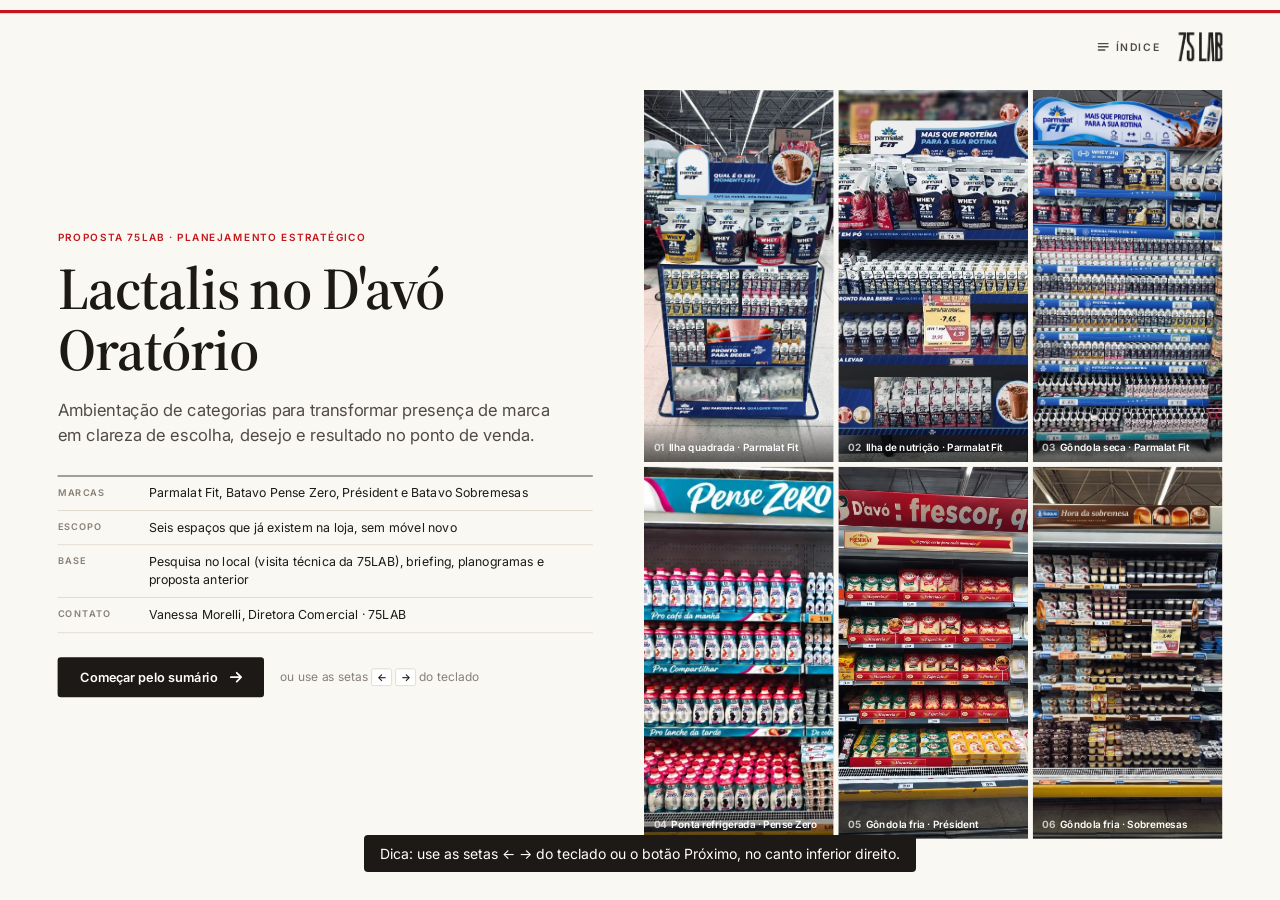
==== commit e6998ff7: "Versão estratégica com 19 telas e visual de relatório Sumário executivo, briefing, pesquisa no local" ====
--- a/estrategia/index.html
+++ b/estrategia/index.html
@@ -3,25 +3,24 @@
 <head>
 <meta charset="utf-8">
 <meta name="viewport" content="width=device-width, initial-scale=1">
-<title>Lactalis no D'avó Oratório · Planejamento · 75LAB</title>
-<meta name="description" content="Ambientação de categorias Lactalis no D'avó Oratório: o planejamento, a estratégia e os seis espaços, do antes ao depois. Proposta 75LAB.">
-<meta property="og:title" content="Lactalis no D'avó Oratório · Planejamento · 75LAB">
-<meta property="og:description" content="Seis espaços, uma arquitetura de escolha: o desafio, o shopper, a estratégia e as peças de cada espaço.">
+<title>Lactalis no D'avó Oratório · Planejamento estratégico · 75LAB</title>
+<meta name="description" content="Planejamento estratégico e ambientação de categorias Lactalis no D'avó Oratório: pesquisa no local, insights, estratégia, os seis espaços e o plano de execução. Proposta 75LAB.">
+<meta property="og:title" content="Lactalis no D'avó Oratório · Planejamento estratégico · 75LAB">
+<meta property="og:description" content="Da pesquisa no local à loja montada: insights, estratégia, os seis espaços e o plano de execução.">
 <meta property="og:image" content="https://projetos.75lab.com.br/lactalis-davo-oratorio/assets/img/og.jpg">
 <meta property="og:type" content="website">
-<meta name="theme-color" content="#E1261C">
+<meta name="theme-color" content="#FAF8F3">
 <link rel="preconnect" href="https://fonts.googleapis.com">
 <link rel="preconnect" href="https://fonts.gstatic.com" crossorigin>
-<link rel="stylesheet" href="https://fonts.googleapis.com/css2?family=Outfit:wght@300..900&display=swap">
+<link rel="stylesheet" href="https://fonts.googleapis.com/css2?family=Inter:wght@400..700&family=Source+Serif+4:opsz,wght@8..60,400..700&display=swap">
 <link rel="stylesheet" href="../assets/css/deck.css">
 <link rel="stylesheet" href="estrategia.css">
 </head>
-<body data-theme="red">
+<body data-theme="paper" data-trans="fade">
 <!-- Gerado por tools/estrategia.mjs a partir de tools/estrategia.html e do index.html. Edite lá e rode: node tools/estrategia.mjs -->
 
 <main id="stage" aria-live="polite">
 
-  <!-- Faixa da fachada: vermelho e verde do D'avó -->
   <div id="band" aria-hidden="true"></div>
 
   <header id="top">
@@ -32,73 +31,119 @@
   <footer id="foot">
     <span class="who">Lactalis × D'avó Oratório</span>
     <nav id="spaces" aria-label="Espaços"></nav>
-    <span id="count">01 / 15</span>
+    <span id="count">01 / 19</span>
   </footer>
   <nav id="pager" aria-label="Navegação">
     <button id="cprev" type="button" aria-label="Tela anterior"><svg viewBox="0 0 24 24" aria-hidden="true"><path d="M19 12H6M11 6l-6 6 6 6"/></svg></button>
-    <button id="cnext" type="button"><span><small>Próximo</small><b id="nextT">O desafio</b></span><svg viewBox="0 0 24 24" aria-hidden="true"><path d="M5 12h13M13 6l6 6-6 6"/></svg></button>
+    <button id="cnext" type="button"><span><small>Próximo</small><b id="nextT">Sumário executivo</b></span><svg viewBox="0 0 24 24" aria-hidden="true"><path d="M5 12h13M13 6l6 6-6 6"/></svg></button>
   </nav>
 
   <!-- ================================================================ 01 CAPA -->
-  <section class="slide cover" id="capa" data-short="Capa" data-theme="red" data-title="Capa">
-    <div class="wall">
-      <div class="sign rv">
-        <p class="eyebrow">Proposta 75LAB · Planejamento e ambientação</p>
-        <h1>Lactalis no D'avó Oratório</h1>
-        <p class="lead">Seis espaços, uma arquitetura de escolha. Do que a loja e o shopper precisam às peças de cada espaço.</p>
-        <div class="start">
-          <button type="button" class="cta" data-goto="desafio">Começar<svg viewBox="0 0 24 24" aria-hidden="true"><path d="M5 12h13M13 6l6 6-6 6"/></svg></button>
+  <section class="slide cv" id="capa" data-short="Capa" data-theme="paper" data-title="Capa">
+    <div class="pad">
+      <div class="cv-l">
+        <p class="kick rv">Proposta 75LAB · Planejamento estratégico</p>
+        <h1 class="rv" style="--d:1">Lactalis no D'avó Oratório</h1>
+        <p class="lead rv" style="--d:2">Ambientação de categorias para transformar presença de marca em clareza de escolha, desejo e resultado no ponto de venda.</p>
+        <dl class="meta rv" style="--d:3">
+          <div><dt>Marcas</dt><dd>Parmalat Fit, Batavo Pense Zero, Président e Batavo Sobremesas</dd></div>
+          <div><dt>Escopo</dt><dd>Seis espaços que já existem na loja, sem móvel novo</dd></div>
+          <div><dt>Base</dt><dd>Pesquisa no local (visita técnica da 75LAB), briefing, planogramas e proposta anterior</dd></div>
+          <div><dt>Contato</dt><dd>Vanessa Morelli, Diretora Comercial · 75LAB</dd></div>
+        </dl>
+        <div class="start rv" style="--d:4">
+          <button type="button" class="cta" data-goto="sumario">Começar pelo sumário<svg viewBox="0 0 24 24" aria-hidden="true"><path d="M5 12h13M13 6l6 6-6 6"/></svg></button>
           <span class="hint-d">ou use as setas <kbd>←</kbd> <kbd>→</kbd> do teclado</span>
-          <span class="hint-m">Role a página para ver o planejamento e os seis espaços</span>
-        </div>
-      </div>
-      <p class="by rv" style="--d:2">Fale com<b>Vanessa Morelli</b>Diretora Comercial · 75LAB</p>
-    </div>
-    <div class="awning" aria-hidden="true"></div>
-    <div class="vitrine">
-      <a href="#whey" data-goto="whey" class="rv" style="--d:3"><span>Whey</span><img src="../assets/img/whey/a-depois.webp" alt="Ilha quadrada Parmalat Fit depois" style="object-position:50% 28%"></a>
-      <a href="#nutricao" data-goto="nutricao" class="rv" style="--d:4"><span>Nutrição esportiva</span><img src="../assets/img/nutricao/a-depois.webp" alt="Ilha de nutrição esportiva depois" style="object-position:30% 30%"></a>
-      <a href="#seca" data-goto="seca" class="rv" style="--d:5"><span>Gôndola seca</span><img src="../assets/img/seca/depois.webp" alt="Gôndola seca Parmalat Fit depois" style="object-position:50% 14%"></a>
-      <a href="#pensezero" data-goto="pensezero" class="rv" style="--d:6"><span>Pense Zero</span><img src="../assets/img/pensezero/depois.webp" alt="Ponta refrigerada Pense Zero depois" style="object-position:32% 40%"></a>
-      <a href="#president" data-goto="president" class="rv" style="--d:7"><span>Président</span><img src="../assets/img/president/premium.webp" alt="Gôndola Président depois" style="object-position:50% 18%"></a>
-      <a href="#sobremesas" data-goto="sobremesas" class="rv" style="--d:8"><span>Sobremesas</span><img src="../assets/img/sobremesas/f-depois.webp" alt="Gôndola de sobremesas Batavo depois" style="object-position:50% 12%"></a>
-    </div>
-    <aside class="notes" hidden><p>Abrir pela tese: não são seis cenografias, é uma lógica de escolha aplicada a seis pontos que já existem. As fotos de depois são montagens sobre as fotos da visita técnica.</p></aside>
-  </section>
-
-  <!-- ================================================================ 02 O DESAFIO -->
-  <section class="slide st desafio" id="desafio" data-short="O desafio" data-theme="cream" data-title="O desafio">
-    <div class="pad">
-      <p class="eyebrow rv">O desafio</p>
-      <h2 class="big rv" style="--d:1">O pedido é ambientar.<br><em>A necessidade é ajudar a escolher.</em></h2>
-      <div class="trio">
-        <div class="rv" style="--d:3"><span class="n">01</span><h3>O que foi pedido</h3><p>Ambientação econômica e premium dos espaços Lactalis que já existem no D'avó Oratório.</p></div>
-        <div class="rv" style="--d:4"><span class="n">02</span><h3>O que a loja precisa</h3><p>Transformar áreas dispersas e carregadas em pontos fáceis de escolher, desejáveis e simples de manter.</p></div>
-        <div class="rv hi" style="--d:5"><span class="n">03</span><h3>A oportunidade</h3><p>Uma loja-referência em execução de categoria: o shopper acha a resposta rápido, o produto continua protagonista e a operação mantém o padrão.</p></div>
-      </div>
-      <div class="regras rv" style="--d:6">
-        <p class="lbl">Regras do jogo</p>
-        <ul>
-          <li>Sem móvel novo e sem piso</li>
-          <li>Loja aberta durante a implantação</li>
-          <li>Preço, refrigeração, limpeza e fluxo intactos</li>
-          <li>Convivência com a comunicação do D'avó</li>
+          <span class="hint-m">Role a página para ler a proposta</span>
+        </div>
+      </div>
+      <div class="cv-r rv" style="--d:2">
+        <a href="#whey" data-goto="whey"><img src="../assets/img/whey/a-depois.webp" alt="Ilha quadrada Parmalat Fit depois" style="object-position:50% 30%"><span><b>01</b>Ilha quadrada · Parmalat Fit</span></a>
+        <a href="#nutricao" data-goto="nutricao"><img src="../assets/img/nutricao/a-depois.webp" alt="Ilha de nutrição esportiva depois" style="object-position:30% 30%"><span><b>02</b>Ilha de nutrição · Parmalat Fit</span></a>
+        <a href="#seca" data-goto="seca"><img src="../assets/img/seca/depois.webp" alt="Gôndola seca Parmalat Fit depois" style="object-position:50% 14%"><span><b>03</b>Gôndola seca · Parmalat Fit</span></a>
+        <a href="#pensezero" data-goto="pensezero"><img src="../assets/img/pensezero/depois.webp" alt="Ponta refrigerada Pense Zero depois" style="object-position:32% 40%"><span><b>04</b>Ponta refrigerada · Pense Zero</span></a>
+        <a href="#president" data-goto="president"><img src="../assets/img/president/premium.webp" alt="Gôndola Président depois" style="object-position:50% 18%"><span><b>05</b>Gôndola fria · Président</span></a>
+        <a href="#sobremesas" data-goto="sobremesas"><img src="../assets/img/sobremesas/f-depois.webp" alt="Gôndola de sobremesas Batavo depois" style="object-position:50% 12%"><span><b>06</b>Gôndola fria · Sobremesas</span></a>
+      </div>
+    </div>
+    <aside class="notes" hidden><p>Abrir pela tese: uma loja-referência em execução de categoria, não uma coleção de cenografias. As fotos são montagens sobre as fotos da nossa visita técnica.</p></aside>
+  </section>
+
+  <!-- ================================================================ 02 SUMÁRIO EXECUTIVO -->
+  <section class="slide st" id="sumario" data-short="Sumário executivo" data-theme="cream" data-title="Sumário executivo">
+    <div class="pad">
+      <header class="sh">
+        <p class="kick rv">Sumário executivo</p>
+        <h2 class="rv" style="--d:1">Uma loja-referência em execução de categoria, não uma coleção de cenografias.</h2>
+      </header>
+      <div class="sum-g">
+        <dl class="qa rv" style="--d:2">
+          <div><dt>O pedido</dt><dd>Ambientação econômica e premium dos espaços Lactalis que já existem no D'avó Oratório.</dd></div>
+          <div><dt>O que vimos na loja</dt><dd>Fomos ao D'avó Oratório e fizemos a visita técnica: seis pontos Lactalis num ambiente de alto estímulo, com exposições fragmentadas e dependentes de embalagem e preço.</dd></div>
+          <div><dt>A necessidade</dt><dd>Transformar áreas dispersas e carregadas em pontos fáceis de escolher, desejáveis e simples de manter.</dd></div>
+          <div class="hi"><dt>A estratégia</dt><dd>Organizar cada espaço pela ocasião de consumo e usar a materialidade para valorizar a marca, sem competir com o produto.</dd></div>
+          <div><dt>A solução</dt><dd>Um sistema único (encontrar, escolher, sustentar) aplicado aos seis espaços, sobre a estrutura que a loja já tem.</dd></div>
+          <div><dt>O papel de cada marca</dt><dd>Président recebe a maior ambição estética; Pense Zero, a maior disciplina operacional; Parmalat Fit resolve a navegação; Sobremesas constrói desejo.</dd></div>
+          <div><dt>Próximo passo</dt><dd>Fechar o escopo e medir a loja; depois, prototipar um ponto seco e um refrigerado antes da produção.</dd></div>
+        </dl>
+        <ul class="kpi rv" style="--d:3">
+          <li><b>6</b><span>espaços, quatro marcas</span></li>
+          <li><b>132</b><span>peças no kit</span></li>
+          <li><b>0</b><span>móvel novo ou piso</span></li>
+          <li><b>R$ 11.262,57*</b><span>investimento estimado nos seis espaços</span></li>
         </ul>
       </div>
-    </div>
-    <aside class="notes" hidden><p>O pedido foi ambientação em dois níveis. O que a loja precisa é clareza: cada marca se destacar sem criar mais ruído numa loja que já é muito estimulada.</p></aside>
-  </section>
-
-  <!-- ================================================================ 03 A LOJA HOJE -->
-  <section class="slide st loja" id="loja" data-short="A loja hoje" data-theme="cream" data-title="A loja hoje">
-    <div class="pad">
-      <div class="st-head">
-        <div>
-          <p class="eyebrow rv">A loja hoje · visita técnica</p>
-          <h2 class="rv" style="--d:1">Seis pontos, quatro marcas, muito estímulo.</h2>
-        </div>
-        <p class="sub rv" style="--d:2">Hipermercado de grande porte, com promoção forte, sinalização própria e mix profundo.</p>
-      </div>
+      <p class="fonte rv" style="--d:4">* Valor estimado; o detalhe por espaço está na última tela. Base: pesquisa no local (visita técnica da 75LAB), briefing do cliente, planogramas do D'avó e 75LAB, Planejamento estratégico (23/10/2026).</p>
+    </div>
+    <aside class="notes" hidden><p>A proposta inteira numa página. Se a leitura parar aqui, o cliente já sabe o que pedimos, o que vimos na loja, a estratégia, a solução, o investimento e o próximo passo.</p></aside>
+  </section>
+
+  <!-- ================================================================ 03 BRIEFING E OBJETIVOS -->
+  <section class="slide st" id="briefing" data-short="Briefing e objetivos" data-theme="cream" data-title="Briefing e objetivos">
+    <div class="pad">
+      <header class="sh">
+        <p class="kick rv">Contexto <i>/</i> Briefing e objetivos</p>
+        <h2 class="rv" style="--d:1">O pedido é ambientar. A necessidade é ajudar o shopper a escolher.</h2>
+      </header>
+      <div class="br-g">
+        <table class="tb ruled rv" style="--d:2">
+          <tbody>
+            <tr><th>Contexto</th><td>Hipermercado de grande porte, com alto estímulo promocional, sinalização própria forte e mix profundo.</td></tr>
+            <tr><th>Marcas</th><td>Parmalat Fit, Batavo Pense Zero, Batavo Sobremesas e Président.</td></tr>
+            <tr><th>Desafio declarado</th><td>Ambientar móveis existentes em alternativa econômica e premium.</td></tr>
+            <tr class="hi"><th>Desafio real</th><td>Simplificar a escolha e fazer cada marca se destacar sem criar mais ruído visual.</td></tr>
+            <tr><th>Objetivo de negócio</th><td>Aumentar sell-out, presença qualificada e valor percebido do portfólio Lactalis.</td></tr>
+            <tr><th>Objetivo de trade</th><td>Ganhar destaque sem comprometer abastecimento, preço, refrigeração, limpeza ou fluxo.</td></tr>
+            <tr><th>Restrições</th><td>Sem mobiliário novo e sem piso; prazo curto; loja em operação durante a implantação; convivência com as estruturas e a comunicação do D'avó.</td></tr>
+          </tbody>
+        </table>
+        <aside class="side-n rv" style="--d:3">
+          <p class="lbl">Escopo físico</p>
+          <p>O briefing cita cinco espaços. Na visita técnica registramos seis áreas Lactalis, além da ilha Titanic.</p>
+          <ol class="mini">
+            <li><b>01</b>Ilha quadrada · Parmalat Fit</li>
+            <li><b>02</b>Ilha de nutrição · Parmalat Fit</li>
+            <li><b>03</b>Gôndola seca · Parmalat Fit</li>
+            <li><b>04</b>Ponta refrigerada · Pense Zero</li>
+            <li><b>05</b>Gôndola fria · Président</li>
+            <li><b>06</b>Gôndola fria · Sobremesas</li>
+          </ol>
+          <p class="nb">Esta proposta cobre os seis. O escopo final fecha antes da produção.</p>
+        </aside>
+      </div>
+      <p class="fonte rv" style="--d:4">Fonte: briefing do cliente; pesquisa no local (visita técnica da 75LAB); 75LAB, Planejamento estratégico (23/10/2026).</p>
+    </div>
+    <aside class="notes" hidden><p>A diferença entre o desafio declarado e o desafio real organiza toda a proposta. O escopo físico ainda precisa ser fechado: o briefing fala em cinco espaços e a loja tem seis, além da ilha Titanic.</p></aside>
+  </section>
+
+  <!-- ================================================================ 04 PESQUISA NO LOCAL -->
+  <section class="slide st loja" id="loja" data-short="Pesquisa no local" data-theme="cream" data-title="Pesquisa no local">
+    <div class="pad">
+      <header class="sh">
+        <p class="kick rv">Contexto <i>/</i> Pesquisa no local</p>
+        <h2 class="rv" style="--d:1">Fomos à loja: seis pontos, quatro marcas e um ambiente de alto estímulo.</h2>
+        <p class="sub rv" style="--d:2">Fizemos a visita técnica ao D'avó Oratório e registramos cada ponto Lactalis: fotos das faces, medidas iniciais, estruturas, pontos de energia e a comunicação do D'avó que convive com as marcas.</p>
+      </header>
       <div class="vt">
         <figure class="rv" style="--d:3"><button type="button" class="ph" data-zoom="../assets/img/whey/a-antes.webp" data-gallery="vt" data-caption="Ilha quadrada · Parmalat Fit|Foto da visita técnica"><img src="../assets/img/whey/a-antes.webp" alt="Ilha quadrada Parmalat Fit na visita técnica" style="object-position:50% 45%"></button><figcaption><b>01</b>Ilha quadrada<small>Parmalat Fit</small></figcaption><p>Placa central sem mensagem e garrafinhas em sacos plásticos.</p></figure>
         <figure class="rv" style="--d:4"><button type="button" class="ph" data-zoom="../assets/img/nutricao/a-antes.webp" data-gallery="vt" data-caption="Ilha de nutrição esportiva · Parmalat Fit|Foto da visita técnica"><img src="../assets/img/nutricao/a-antes.webp" alt="Ilha de nutrição esportiva na visita técnica" style="object-position:30% 50%"></button><figcaption><b>02</b>Ilha de nutrição<small>Parmalat Fit</small></figcaption><p>Metade Fit, metade concorrência; sacos e caixas de estoque à vista.</p></figure>
@@ -107,127 +152,205 @@
         <figure class="rv" style="--d:7"><button type="button" class="ph" data-zoom="../assets/img/president/antes.webp" data-gallery="vt" data-caption="Gôndola fria · Président|Foto da visita técnica"><img src="../assets/img/president/antes.webp" alt="Gôndola Président na visita técnica" style="object-position:45% 40%"></button><figcaption><b>05</b>Gôndola fria<small>Président</small></figcaption><p>Displays de papelão em alturas diferentes e famílias misturadas.</p></figure>
         <figure class="rv" style="--d:8"><button type="button" class="ph" data-zoom="../assets/img/sobremesas/f-antes.webp" data-gallery="vt" data-caption="Gôndola fria · Sobremesas Batavo|Foto da visita técnica"><img src="../assets/img/sobremesas/f-antes.webp" alt="Gôndola de sobremesas na visita técnica" style="object-position:50% 40%"></button><figcaption><b>06</b>Gôndola fria<small>Sobremesas Batavo</small></figcaption><p>Réguas genéricas, tipos sem ordem e saco plástico no poço.</p></figure>
       </div>
-    </div>
-    <aside class="notes" hidden><p>Os seis pontos registrados na visita técnica. As fotos ampliam no clique.</p></aside>
-  </section>
-
-  <!-- ================================================================ 04 O SHOPPER -->
-  <section class="slide st shopper" id="shopper" data-short="O shopper" data-theme="cream" data-title="O shopper">
-    <div class="pad">
-      <p class="eyebrow rv">O shopper</p>
-      <h2 class="rv" style="--d:1">Em poucos segundos, o shopper precisa achar a resposta.</h2>
-      <p class="sub rv" style="--d:2">A compra acontece sob duas pressões: valor e bem-estar. Ele busca preço, mas também proteína, zero lactose, conveniência e prazer em casa.</p>
-      <ol class="jornada">
-        <li class="rv" style="--d:3"><span class="sn">1</span><div class="cd"><p class="mom">Chegada à área</p><h3>Reconhecer a categoria rápido</h3><p class="bar"><small>Barreira</small>Ambiente de loja intenso e competitivo</p><p class="opp"><small>Resposta</small>Testeira curta e marca legível a distância</p></div></li>
-        <li class="rv" style="--d:4"><span class="sn">2</span><div class="cd"><p class="mom">Comparação</p><h3>Saber qual produto faz sentido</h3><p class="bar"><small>Barreira</small>Muitos SKUs, preços e claims</p><p class="opp"><small>Resposta</small>Navegação por ocasião ou família</p></div></li>
-        <li class="rv" style="--d:5"><span class="sn">3</span><div class="cd"><p class="mom">Decisão</p><h3>Escolher com segurança</h3><p class="bar"><small>Barreira</small>O preço promocional domina a leitura</p><p class="opp"><small>Resposta</small>Benefício junto do produto</p></div></li>
-        <li class="rv" style="--d:6"><span class="sn">4</span><div class="cd"><p class="mom">Retirada</p><h3>Pegar e levar o produto</h3><p class="bar"><small>Barreira</small>Caixas, reposição e divisórias ruins</p><p class="opp"><small>Resposta</small>Frente limpa e exposição estável</p></div></li>
+      <div class="fatos rv" style="--d:9">
+        <p class="lbl">O que a visita confirmou</p>
+        <p>Président é o hero: a organização desejada tem 10 frentes (4 de muçarela, 3 de prato e 3 de especiais).</p>
+        <p>Pense Zero tem promotora fixa, responsável pelo abastecimento diário.</p>
+        <p>As duas ilhas Parmalat Fit não têm ponto de energia.</p>
+        <p>Président e Sobremesas convivem com testeiras, trilhos, precificadores e comunicação do D'avó.</p>
+      </div>
+      <p class="fonte rv" style="--d:9">Fonte: pesquisa no local (visita técnica da 75LAB ao D'avó Oratório) e planogramas do D'avó. As fotos ampliam no clique.</p>
+    </div>
+    <aside class="notes" hidden><p>Tudo o que vem depois parte do que vimos na loja. As fotos são da nossa visita técnica, e as montagens de cada espaço foram feitas sobre elas.</p></aside>
+  </section>
+
+  <!-- ================================================================ 05 MARCAS E CONCORRÊNCIA -->
+  <section class="slide st" id="marcas" data-short="Marcas e concorrência" data-theme="cream" data-title="Marcas e concorrência">
+    <div class="pad">
+      <header class="sh">
+        <p class="kick rv">Contexto <i>/</i> Marcas e concorrência</p>
+        <h2 class="rv" style="--d:1">Cada marca tem um papel no PDV e enfrenta um ruído diferente.</h2>
+      </header>
+      <table class="tb mk-t rv" style="--d:2">
+        <thead><tr><th>Marca</th><th>Papel no PDV</th><th>Linguagem</th><th>Concorrência e ruído</th><th>Espaço de diferenciação</th></tr></thead>
+        <tbody>
+          <tr style="--bc:#1E3E94"><th><i class="sw"></i>Parmalat Fit</th><td data-l="Papel no PDV">Rotina ativa, proteína e praticidade.</td><td data-l="Linguagem">Clara, dinâmica e funcional. Benefício antes de tecnicismo.</td><td data-l="Concorrência e ruído">Integralmédica, Max Titanium, Nutrify, Nutren, Nescau Protein e outros códigos “maromba”.</td><td data-l="Espaço de diferenciação">Organizar por momento: pré, durante e pós-treino.</td></tr>
+          <tr style="--bc:#0B7FB4"><th><i class="sw"></i>Batavo Pense Zero</th><td data-l="Papel no PDV">Escolha leve, com atributos objetivos de produto.</td><td data-l="Linguagem">Direta, fresca e organizada por sabor e formato.</td><td data-l="Concorrência e ruído">Iogurtes zero, funcionais e proteicos, com muitos atributos parecidos.</td><td data-l="Espaço de diferenciação">Tornar o “Triplo Zero” instantâneo e fácil de navegar.</td></tr>
+          <tr style="--bc:#BE0F2D"><th><i class="sw"></i>Président</th><td data-l="Papel no PDV">Qualidade, especialidade e escolha de queijo.</td><td data-l="Linguagem">Premium, sensorial e com curadoria de famílias.</td><td data-l="Concorrência e ruído">Polenghi, Tirolez, Aurora, Sadia, Santa Clara e fracionados.</td><td data-l="Espaço de diferenciação">Curadoria premium: família, gramatura e descoberta.</td></tr>
+          <tr style="--bc:#4E2C1B"><th><i class="sw"></i>Batavo Sobremesas</th><td data-l="Papel no PDV">Prazer e repertório de sabores dentro da rotina.</td><td data-l="Linguagem">Apetitosa, acolhedora e visualmente ordenada.</td><td data-l="Concorrência e ruído">Danette, Chandelle, Nestlé, Vigor e pressão de preço.</td><td data-l="Espaço de diferenciação">Abrir o apetite e variar a escolha sem poluir.</td></tr>
+        </tbody>
+      </table>
+      <p class="impl rv" style="--d:3"><b>Implicação</b>A loja faz o grupo parecer forte pelas boas experiências de marca. Uma identidade “Lactalis” muito visível sobre as marcas diluiria códigos que já têm reconhecimento na categoria.</p>
+      <p class="fonte rv" style="--d:4">Fonte: pesquisa no local (visita técnica da 75LAB); sites Lactalis, Parmalat e Batavo (consulta em 23/10/2026).</p>
+    </div>
+    <aside class="notes" hidden><p>Por isso a proposta não cria uma marca-guarda-chuva Lactalis: cada espaço fala com os códigos da própria marca, e o que une a loja é a lógica de escolha.</p></aside>
+  </section>
+
+  <!-- ================================================================ 06 SHOPPER E TENSÃO CENTRAL -->
+  <section class="slide st" id="shopper" data-short="Shopper e tensão central" data-theme="cream" data-title="Shopper e tensão central">
+    <div class="pad">
+      <header class="sh">
+        <p class="kick rv">Contexto <i>/</i> Shopper e tensão central</p>
+        <h2 class="rv" style="--d:1">Em poucos segundos, o shopper precisa achar a resposta.</h2>
+        <p class="sub rv" style="--d:2">A compra de alimentos acontece sob duas pressões: valor e bem-estar. O shopper busca preço, mas também proteína, zero lactose, conveniência e prazer em casa. A resposta no PDV precisa ser curta, prática e próxima do produto.</p>
+      </header>
+      <div class="sp-g">
+        <table class="tb jr-t rv" style="--d:3">
+          <thead><tr><th>Momento</th><th>Necessidade</th><th>Barreira observada na loja</th><th>Resposta no PDV</th></tr></thead>
+          <tbody>
+            <tr><th><b>1</b>Chegada à área</th><td data-l="Necessidade">Reconhecer a categoria rápido</td><td data-l="Barreira observada">Ambiente de loja intenso e competitivo</td><td data-l="Resposta no PDV" class="rs">Testeira curta e marca legível a distância</td></tr>
+            <tr><th><b>2</b>Comparação</th><td data-l="Necessidade">Saber qual produto faz sentido</td><td data-l="Barreira observada">Muitos SKUs, preços e claims</td><td data-l="Resposta no PDV" class="rs">Navegação por ocasião ou família</td></tr>
+            <tr><th><b>3</b>Decisão</th><td data-l="Necessidade">Escolher com segurança</td><td data-l="Barreira observada">O preço promocional domina a leitura</td><td data-l="Resposta no PDV" class="rs">Benefício junto do produto</td></tr>
+            <tr><th><b>4</b>Retirada</th><td data-l="Necessidade">Pegar e levar o produto</td><td data-l="Barreira observada">Caixas, reposição e divisórias ruins</td><td data-l="Resposta no PDV" class="rs">Frente limpa e exposição estável</td></tr>
+          </tbody>
+        </table>
+        <aside class="ten rv" style="--d:4">
+          <p class="lbl">Três tensões</p>
+          <ol>
+            <li>O shopper quer decidir rápido, mas encontra categorias técnicas e visualmente poluídas.</li>
+            <li>A Lactalis precisa ganhar presença, mas não pode esconder produto, preço ou operação.</li>
+            <li>O briefing pede premiumização, mas a loja precisa de soluções resistentes, acessíveis e fáceis de manter.</li>
+          </ol>
+          <div class="central">
+            <p class="lbl">Tensão central</p>
+            <p>Como criar valor percebido e clareza num varejo de alta intensidade visual, sem transformar a ambientação em mais ruído?</p>
+          </div>
+        </aside>
+      </div>
+      <p class="fonte rv" style="--d:5">Fonte: pesquisa no local (visita técnica da 75LAB) para as barreiras; ABRAS (22/01/2026) e Kantar, “As novas tendências de consumo no Brasil” (24/07/2025), para o contexto de consumo.</p>
+    </div>
+    <aside class="notes" hidden><p>Cada barreira foi observada na loja e tem uma resposta de PDV. A tensão central explica por que a proposta é baixa e organizada, e não cenográfica.</p></aside>
+  </section>
+
+  <!-- ================================================================ 07 INSIGHTS -->
+  <section class="slide st" id="insights" data-short="Insights" data-theme="cream" data-title="Insights">
+    <div class="pad">
+      <header class="sh">
+        <p class="kick rv">Insights</p>
+        <h2 class="rv" style="--d:1">Sete insights, e o que cada um muda no projeto.</h2>
+      </header>
+      <table class="tb ins-t rv" style="--d:2">
+        <thead><tr><th></th><th>Insight</th><th>O que muda no projeto</th></tr></thead>
+        <tbody>
+          <tr><td class="n">01</td><td><b>A categoria já é a mídia.</b> A ambientação precisa dar ordem à abundância, não competir com ela.</td><td class="dec" data-l="No projeto">Peças baixas, dentro do contorno do móvel.</td></tr>
+          <tr><td class="n">02</td><td><b>O shopper não compra “portfólio Lactalis”.</b> Compra uma resposta para o momento dele.</td><td class="dec" data-l="No projeto">Navegação por ocasião, formato ou família.</td></tr>
+          <tr><td class="n">03</td><td><b>Pense Zero é o ponto mais seguro de executar,</b> porque tem abastecimento diário dedicado.</td><td class="dec" data-l="No projeto">Réguas por ocasião, mantidas pela promotora.</td></tr>
+          <tr><td class="n">04</td><td><b>Président precisa construir valor antes de explicar variedade:</b> qualidade primeiro, navegação depois.</td><td class="dec" data-l="No projeto">Testeira de marca e cartões trocáveis por família.</td></tr>
+          <tr><td class="n">05</td><td><b>Luz só cria valor quando reforça desejo,</b> não quando cria risco de manutenção.</td><td class="dec" data-l="No projeto">Nenhuma luz dentro da área refrigerada.</td></tr>
+          <tr><td class="n">06</td><td><b>A presença Parmalat Fit está pulverizada:</b> sem lógica de categoria, parece dispersão em vez de domínio.</td><td class="dec" data-l="No projeto">A mesma linguagem nos três espaços Fit.</td></tr>
+          <tr><td class="n">07</td><td><b>A versão econômica pode ter alto impacto</b> se investir em hierarquia, blocagem e acabamento.</td><td class="dec" data-l="No projeto">As mesmas réguas, bandejas e cartões nos dois níveis.</td></tr>
+        </tbody>
+      </table>
+      <p class="fonte rv" style="--d:3">Fonte: pesquisa no local (visita técnica da 75LAB); 75LAB, Planejamento estratégico (23/10/2026).</p>
+    </div>
+    <aside class="notes" hidden><p>Cada insight vira uma decisão de projeto. É o fio que liga a pesquisa às peças.</p></aside>
+  </section>
+
+  <!-- ================================================================ 08 OPORTUNIDADE E TERRITÓRIOS -->
+  <section class="slide st" id="territorios" data-short="Oportunidade e territórios" data-theme="cream" data-title="Oportunidade e territórios">
+    <div class="pad">
+      <header class="sh">
+        <p class="kick rv">Estratégia <i>/</i> Oportunidade e territórios</p>
+        <h2 class="rv" style="--d:1">Avaliamos quatro territórios. O recomendado une as marcas sem apagar nenhuma.</h2>
+      </header>
+      <div class="op-g rv" style="--d:2">
+        <div><p class="lbl">Oportunidade</p><p>Transformar áreas de produto em pontos de escolha guiada, porque o shopper precisa de clareza imediata, o D'avó exige execução operacional e a Lactalis tem marcas que respondem a momentos diferentes da rotina.</p></div>
+        <div><p class="lbl">Como podemos</p><p>Fazer cada área Lactalis ajudar o shopper a encontrar a escolha certa em poucos segundos, elevando a percepção de marca sem criar complexidade para a loja?</p></div>
+      </div>
+      <table class="tb te-t rv" style="--d:3">
+        <thead><tr><th>Território</th><th>Ideia</th><th>Aplicação</th><th>Avaliação</th></tr></thead>
+        <tbody>
+          <tr class="rec"><th><span class="tag-r">Recomendado</span>Escolhas que acompanham seu dia</th><td data-l="Ideia">Cada marca responde a um momento real da rotina.</td><td data-l="Aplicação">Fit para o treino, Pense Zero para a leveza, Président para a refeição, Sobremesas para o prazer.</td><td data-l="Avaliação"><b>Une sem apagar as marcas.</b></td></tr>
+          <tr><th>Bom de escolher</th><td data-l="Ideia">A loja reduz dúvidas em categorias cheias de opções.</td><td data-l="Aplicação">Subcategorias claras, réguas e mensagens diretas.</td><td data-l="Avaliação">Mais funcional e econômico.</td></tr>
+          <tr><th>Sabor em destaque</th><td data-l="Ideia">A qualidade do produto vira a grande comunicação.</td><td data-l="Aplicação">Luz, materialidade, blocagem e imagens pontuais.</td><td data-l="Avaliação">Mais premium; forte para Président e Sobremesas.</td></tr>
+          <tr><th>Seu momento Lactalis</th><td data-l="Ideia">O portfólio responde a ocasiões diferentes.</td><td data-l="Aplicação">Sinalização transversal discreta e marcas protagonistas.</td><td data-l="Avaliação">Bom para uma escala futura.</td></tr>
+        </tbody>
+      </table>
+      <p class="fonte rv" style="--d:4">Fonte: 75LAB, Planejamento estratégico (23/10/2026).</p>
+    </div>
+    <aside class="notes" hidden><p>Os outros três territórios não foram descartados por serem ruins: “Bom de escolher” entra como lógica de navegação, e “Sabor em destaque” como o acabamento premium do Président.</p></aside>
+  </section>
+
+  <!-- ================================================================ 09 A ESTRATÉGIA -->
+  <section class="slide st estrategia" id="estrategia" data-short="A estratégia" data-theme="cream" data-title="A estratégia">
+    <div class="pad">
+      <header class="sh">
+        <p class="kick rv">Estratégia <i>/</i> Território recomendado</p>
+        <h2 class="rv" style="--d:1">Escolhas que acompanham seu dia: cada marca responde a um momento da rotina.</h2>
+      </header>
+      <ol class="dia">
+        <li class="rv" style="--d:2;--bc:#1E3E94"><a href="#whey" data-goto="whey"><span class="hora">Manhã e treino</span><figure><img src="../assets/img/whey/a-depois.webp" alt="Ilha quadrada Parmalat Fit depois" style="object-position:50% 30%"></figure><h3>Rotina ativa</h3><span class="mk">Parmalat Fit · três espaços</span><p class="pp">Papel: resolver a navegação.</p><p>Whey em pó, pronto para beber e para levar, na mesma lógica nos três espaços.</p></a></li>
+        <li class="rv" style="--d:3;--bc:#0B7FB4"><a href="#pensezero" data-goto="pensezero"><span class="hora">Ao longo do dia</span><figure><img src="../assets/img/pensezero/depois.webp" alt="Ponta refrigerada Pense Zero depois" style="object-position:30% 45%"></figure><h3>Leveza</h3><span class="mk">Batavo Pense Zero</span><p class="pp">Papel: disciplina operacional.</p><p>O ponto mais seguro de executar: promotora fixa e reposição diária.</p></a></li>
+        <li class="rv" style="--d:4;--bc:#BE0F2D"><a href="#president" data-goto="president"><span class="hora">Na refeição</span><figure><img src="../assets/img/president/premium.webp" alt="Gôndola Président depois" style="object-position:50% 20%"></figure><h3>Refeição</h3><span class="mk">Président · hero do projeto</span><p class="pp">Papel: a maior ambição estética.</p><p>O valor do queijo primeiro; as famílias, depois.</p></a></li>
+        <li class="rv" style="--d:5;--bc:#4E2C1B"><a href="#sobremesas" data-goto="sobremesas"><span class="hora">Depois da refeição</span><figure><img src="../assets/img/sobremesas/f-depois.webp" alt="Gôndola de sobremesas Batavo depois" style="object-position:50% 20%"></figure><h3>Prazer</h3><span class="mk">Batavo Sobremesas</span><p class="pp">Papel: construir desejo.</p><p>Abrir o apetite e ordenar os sabores sem poluir.</p></a></li>
       </ol>
-      <div class="tensao rv" style="--d:7"><p class="lbl">Tensão central</p><p>Como criar valor percebido e clareza num varejo de alta intensidade visual, <em>sem transformar a ambientação em mais ruído?</em></p></div>
-    </div>
-    <aside class="notes" hidden><p>Quatro momentos de compra, cada um com uma barreira observada na visita técnica e uma resposta de PDV. A tensão central explica por que a proposta é baixa e organizada, e não cenográfica.</p></aside>
-  </section>
-
-  <!-- ================================================================ 05 O QUE APRENDEMOS -->
-  <section class="slide st aprendemos" id="aprendemos" data-short="O que aprendemos" data-theme="cream" data-title="O que aprendemos">
-    <div class="pad">
-      <p class="eyebrow rv">O que aprendemos</p>
-      <h2 class="rv" style="--d:1">Quatro ideias guiam o projeto.</h2>
-      <div class="ins">
-        <article class="rv" style="--d:2"><div class="tx"><b class="n">01</b><h3>A categoria já é a mídia.</h3><p>A ambientação dá ordem à abundância. Não compete com ela.</p></div><figure><img src="../assets/img/sobremesas/f-depois.webp" alt="Gôndola de sobremesas Batavo depois" style="object-position:50% 30%"><figcaption>Sobremesas · depois</figcaption></figure></article>
-        <article class="rv" style="--d:3"><div class="tx"><b class="n">02</b><h3>O shopper compra uma resposta, não um portfólio.</h3><p>Cada espaço precisa responder ao momento dele.</p></div><figure><img src="../assets/img/pensezero/depois.webp" alt="Ponta refrigerada Pense Zero com réguas por ocasião" style="object-position:40% 55%"><figcaption>Pense Zero · depois</figcaption></figure></article>
-        <article class="rv" style="--d:4"><div class="tx"><b class="n">03</b><h3>Président: valor antes de variedade.</h3><p>Qualidade primeiro, navegação por família depois.</p></div><figure><img src="../assets/img/president/premium.webp" alt="Gôndola Président na versão premium" style="object-position:50% 16%"><figcaption>Président · premium</figcaption></figure></article>
-        <article class="rv" style="--d:5"><div class="tx"><b class="n">04</b><h3>A versão econômica também tem impacto.</h3><p>Quando investe em hierarquia, blocagem e acabamento.</p></div><figure class="duas"><span>Premium</span><img src="../assets/img/president/p1-testeira-premium.webp" alt="Testeira Président premium"><span>Econômica</span><img src="../assets/img/president/p1-testeira-economica.webp" alt="Testeira Président econômica"><figcaption>Président · as duas testeiras</figcaption></figure></article>
-      </div>
-    </div>
-    <aside class="notes" hidden><p>As quatro ideias que mais mudam o desenho das peças. A última explica por que a versão econômica usa as mesmas réguas, bandejas e cartões da premium.</p></aside>
-  </section>
-
-  <!-- ================================================================ 06 A ESTRATÉGIA -->
-  <section class="slide st estrategia" id="estrategia" data-short="A estratégia" data-theme="cream" data-title="A estratégia">
-    <div class="pad">
-      <div class="st-head">
-        <div>
-          <p class="eyebrow rv">A estratégia · território recomendado</p>
-          <h2 class="big rv" style="--d:1">Escolhas que <em>acompanham seu dia</em>.</h2>
-        </div>
-        <p class="sub rv" style="--d:2">Cada marca responde a um momento real da rotina. A loja fica unida pela lógica de escolha, e cada marca mantém os próprios códigos.</p>
-      </div>
-      <ol class="dia">
-        <li class="rv" style="--d:3;--bc:#1E3E94"><a href="#whey" data-goto="whey"><span class="hora">Manhã e treino</span><figure><img src="../assets/img/whey/a-depois.webp" alt="Ilha quadrada Parmalat Fit depois" style="object-position:50% 30%"></figure><h3>Rotina ativa</h3><span class="mk">Parmalat Fit · 3 espaços</span><p>Resolve a navegação: whey em pó, pronto para beber e para levar.</p></a></li>
-        <li class="rv" style="--d:4;--bc:#0B7FB4"><a href="#pensezero" data-goto="pensezero"><span class="hora">Ao longo do dia</span><figure><img src="../assets/img/pensezero/depois.webp" alt="Ponta refrigerada Pense Zero depois" style="object-position:30% 45%"></figure><h3>Leveza</h3><span class="mk">Batavo Pense Zero</span><p>O ponto mais seguro de executar: promotora fixa e reposição diária.</p></a></li>
-        <li class="rv" style="--d:5;--bc:#BE0F2D"><a href="#president" data-goto="president"><span class="hora">Na refeição</span><figure><img src="../assets/img/president/premium.webp" alt="Gôndola Président depois" style="object-position:50% 20%"></figure><h3>Refeição</h3><span class="mk">Président · hero do projeto</span><p>A maior ambição estética: o valor do queijo e famílias claras.</p></a></li>
-        <li class="rv" style="--d:6;--bc:#4E2C1B"><a href="#sobremesas" data-goto="sobremesas"><span class="hora">Depois da refeição</span><figure><img src="../assets/img/sobremesas/f-depois.webp" alt="Gôndola de sobremesas Batavo depois" style="object-position:50% 20%"></figure><h3>Prazer</h3><span class="mk">Batavo Sobremesas</span><p>Constrói desejo e ordena os sabores sem poluir.</p></a></li>
-      </ol>
-      <div class="dpa rv" style="--d:7">
+      <div class="dpa rv" style="--d:6">
         <div><p class="lbl">De</p><p>Exposições fragmentadas, dependentes de embalagem e preço.</p></div>
         <div><p class="lbl">Para</p><p>Pontos de categoria legíveis, desejáveis e fáceis de abastecer.</p></div>
-        <div><p class="lbl">Através de</p><p>Blocagem, códigos de marca, mensagem de ocasião e acabamento proporcional ao ponto.</p></div>
-      </div>
-    </div>
-    <aside class="notes" hidden><p>Entre os territórios estudados, este é o recomendado porque une sem apagar as marcas. Os seis espaços seguem a ordem do dia: Parmalat Fit, Pense Zero, Président e Sobremesas. Cada foto leva ao espaço.</p></aside>
-  </section>
-
-  <!-- ================================================================ 07 O SISTEMA -->
-  <section class="slide st sistema" id="sistema" data-short="O sistema" data-theme="cream" data-title="O sistema">
-    <div class="pad">
-      <p class="eyebrow rv">Como funciona</p>
-      <h2 class="rv" style="--d:1">Um sistema em três camadas, o mesmo nos seis espaços.</h2>
-      <div class="sys">
-        <div class="cams">
-          <article class="cam rv" style="--d:2">
-            <div class="cm enc">
-              <img src="../assets/img/president/p1-testeira-premium.webp" alt="Testeira Président" style="height:12%">
-              <img src="../assets/img/sobremesas/p1-testeira.webp" alt="Testeira Sobremesas Batavo" style="height:14%">
-              <img src="../assets/img/seca/p1-testeira.webp" alt="Testeira da gôndola seca Parmalat Fit" style="height:22%">
-              <img src="../assets/img/whey/p1-testeira.webp" alt="Testeira da ilha quadrada Whey" style="height:25%">
-            </div>
-            <div class="ct"><b>1</b><h3>Encontrar</h3></div>
-            <p>Uma testeira baixa, no contorno do móvel ou no suporte que já existe, com marca e ocasião.</p>
-            <p class="qt"><span><b>6</b>testeiras, uma por espaço</span></p>
-          </article>
-          <article class="cam rv" style="--d:3">
-            <div class="cm esc">
-              <img src="../assets/img/pensezero/p4-regua-cafe.webp" alt="Régua Pense Zero por ocasião">
-              <img src="../assets/img/pensezero/p4-regua-tarde.webp" alt="Régua Pense Zero por ocasião">
-              <img src="../assets/img/seca/p3-regua-proteina.webp" alt="Régua da gôndola seca">
-              <img src="../assets/img/nutricao/p1-regua-whey.webp" alt="Régua da ilha de nutrição">
-              <img src="../assets/img/sobremesas/p2-regua-base.webp" alt="Régua-base das sobremesas">
-            </div>
-            <div class="ct"><b>2</b><h3>Escolher</h3></div>
-            <p>Réguas no trilho de preço que navegam por formato, família ou ocasião. A etiqueta do D'avó fica sempre por cima.</p>
-            <p class="qt"><span><b>27</b>réguas de gôndola</span></p>
-          </article>
-          <article class="cam rv" style="--d:4">
-            <div class="cm sus">
-              <img class="bj" src="../assets/img/president/p2-bandeja-3d.webp" alt="Bandeja de polionda Président">
-              <div class="cc">
-                <img src="../assets/img/president/p5-cartao-mucarela.webp" alt="Cartão de família Président">
-                <img src="../assets/img/president/p5-cartao-prato.webp" alt="Cartão de família Président">
-                <img src="../assets/img/sobremesas/p3-nome-pudim.webp" alt="Nome solto das sobremesas" style="width:64%">
-                <img src="../assets/img/sobremesas/p3-nome-flan.webp" alt="Nome solto das sobremesas" style="width:40%">
-              </div>
-            </div>
-            <div class="ct"><b>3</b><h3>Sustentar</h3></div>
-            <p>Bandejas, cartões e nomes trocáveis no lugar de papelão e sacos. A loja limpa, repõe e mantém.</p>
-            <p class="qt"><span><b>27</b>bandejas e bolsos</span> <span><b>43</b>cartões e nomes</span></p>
-          </article>
-        </div>
-        <aside class="rp rv" style="--d:5">
-          <p class="lbl">Regras de projeto</p>
-          <ul>
-            <li>A estrutura do móvel não muda: sem móvel novo, sem piso.</li>
-            <li>Nenhum topo alto e nenhuma lateral volumosa.</li>
-            <li>Nada na frente de prateleira ou abertura.</li>
-            <li>Preço, ventilação e acesso técnico sempre livres.</li>
-            <li>Sem LED dentro da área refrigerada.</li>
-            <li>Perto do chão, só marca e imagem.</li>
-          </ul>
-        </aside>
-      </div>
-      <p class="seg rv" style="--d:6"><span class="lbl">A seguir</span>Um espaço por tela: arraste a foto para comparar o antes e o depois, veja as peças e como aplicar.</p>
-    </div>
-    <aside class="notes" hidden><p>A mesma gramática nos seis pontos: encontrar, escolher, sustentar. As regras saíram do que não funcionou na proposta anterior (topos altos, laterais volumosas, cenografia dominante) e das conversas com o cliente durante o refit.</p></aside>
+        <div><p class="lbl">Através de</p><p>Arquitetura de escolha: blocagem, códigos de marca, mensagem de ocasião e acabamento proporcional ao ponto.</p></div>
+      </div>
+    </div>
+    <aside class="notes" hidden><p>O território une a loja pela lógica de escolha, e cada marca mantém os próprios códigos. Os seis espaços seguem a ordem do dia. Cada foto leva ao espaço.</p></aside>
+  </section>
+
+  <!-- ================================================================ 10 PILARES E SISTEMA -->
+  <section class="slide st" id="sistema" data-short="Pilares e sistema" data-theme="cream" data-title="Pilares e sistema">
+    <div class="pad">
+      <header class="sh">
+        <p class="kick rv">Estratégia <i>/</i> Pilares e sistema</p>
+        <h2 class="rv" style="--d:1">Cinco pilares, com a mesma gramática nos seis espaços.</h2>
+      </header>
+      <div class="pil">
+        <article class="rv" style="--d:2">
+          <h3><span>01</span>Encontrar</h3>
+          <p class="res">Faz o ponto ser reconhecido a distância, sem competir com a sinalização da loja.</p>
+          <div class="pv enc">
+            <img src="../assets/img/president/p1-testeira-premium.webp" alt="Testeira Président" style="height:13%">
+            <img src="../assets/img/sobremesas/p1-testeira.webp" alt="Testeira Sobremesas Batavo" style="height:15%">
+            <img src="../assets/img/whey/p1-testeira.webp" alt="Testeira da ilha quadrada Whey" style="height:34%">
+          </div>
+          <p class="qt"><b>6</b>testeiras, uma por espaço</p>
+        </article>
+        <article class="rv" style="--d:3">
+          <h3><span>02</span>Escolher</h3>
+          <p class="res">Traduz o mix em perguntas reais: “qual produto é para mim agora?”.</p>
+          <div class="pv esc">
+            <img src="../assets/img/pensezero/p4-regua-cafe.webp" alt="Régua Pense Zero por ocasião">
+            <img src="../assets/img/pensezero/p4-regua-tarde.webp" alt="Régua Pense Zero por ocasião">
+            <img src="../assets/img/seca/p3-regua-proteina.webp" alt="Régua da gôndola seca">
+            <img src="../assets/img/nutricao/p1-regua-whey.webp" alt="Régua da ilha de nutrição">
+          </div>
+          <p class="qt"><b>27</b>réguas no trilho de preço</p>
+        </article>
+        <article class="rv" style="--d:4">
+          <h3><span>03</span>Valorizar</h3>
+          <p class="res">Dá ao Président e às sobremesas desejo e valor percebido, com o produto visível.</p>
+          <div class="pv foto"><img src="../assets/img/president/premium.webp" alt="Gôndola Président na versão premium" style="object-position:50% 22%"></div>
+          <p class="qt">Acabamento premium onde a marca pede valor</p>
+        </article>
+        <article class="rv" style="--d:5">
+          <h3><span>04</span>Sustentar</h3>
+          <p class="res">Usa materiais que a loja consegue limpar, repor e manter.</p>
+          <div class="pv sus">
+            <img class="bj" src="../assets/img/president/p2-bandeja-3d.webp" alt="Bandeja de polionda Président">
+            <img src="../assets/img/president/p5-cartao-mucarela.webp" alt="Cartão de família Président">
+            <img src="../assets/img/president/p5-cartao-prato.webp" alt="Cartão de família Président">
+          </div>
+          <p class="qt"><b>70</b>bandejas, bolsos, cartões e nomes trocáveis</p>
+        </article>
+        <article class="rv" style="--d:6">
+          <h3><span>05</span>Medir</h3>
+          <p class="res">Estrutura o piloto para aprender antes de escalar.</p>
+          <div class="pv med">
+            <ul><li>Sell-out por SKU</li><li>Ruptura</li><li>Conformidade de planograma</li><li>Tempo de reposição</li></ul>
+          </div>
+          <p class="qt">Baseline antes da implantação</p>
+        </article>
+      </div>
+      <p class="regras-l rv" style="--d:7"><span class="lbl">Regras de projeto</span><span>Sem móvel novo e sem piso</span><span>Nenhum topo alto ou lateral volumosa</span><span>Nada na frente de prateleira ou abertura</span><span>Preço, ventilação e acesso técnico livres</span><span>Sem luz dentro da área refrigerada</span><span>Perto do chão, só marca e imagem</span></p>
+      <p class="fonte rv" style="--d:8">A seguir, os seis espaços na ordem do dia. Em cada um, arraste a foto para comparar o antes e o depois. Fonte: 75LAB, Planejamento estratégico (23/10/2026).</p>
+    </div>
+    <aside class="notes" hidden><p>Encontrar, escolher e sustentar aparecem como peças em todos os espaços; valorizar define o acabamento; medir organiza o piloto. As regras saíram do que não funcionou na proposta anterior e das conversas com o cliente.</p></aside>
   </section>
 
   <!-- ================================================================ ESPAÇO · ILHA QUADRADA WHEY -->
@@ -606,22 +729,93 @@
     <aside class="notes" hidden><p>Os dois níveis usam as mesmas peças; muda o acabamento das testeiras e entram os adesivos externos do Pense Zero na premium.</p></aside>
   </section>
 
-  <!-- ================================================================ 14 PRÓXIMOS PASSOS -->
-  <section class="slide st passos" id="passos" data-short="Próximos passos" data-theme="cream" data-title="Próximos passos">
-    <div class="pad">
-      <p class="eyebrow rv">Próximos passos</p>
-      <h2 class="big rv" style="--d:1">Da aprovação à <em>loja montada</em>.</h2>
-      <ol class="etapas">
-        <li class="rv" style="--d:2"><span class="n">01</span><h3>Fechar o escopo</h3><p>Confirmar os espaços que entram e se a ilha Titanic faz parte.</p></li>
-        <li class="rv" style="--d:3"><span class="n">02</span><h3>Medir e fotografar</h3><p>Medidas finais na loja e as faces que ainda não foram fotografadas.</p></li>
-        <li class="rv" style="--d:4"><span class="n">03</span><h3>Validar com as marcas</h3><p>Claims Triplo Zero e 21 g, famílias e SKUs, logos em vetor e packshots oficiais.</p></li>
-        <li class="rv" style="--d:5"><span class="n">04</span><h3>Prototipar</h3><p>Um ponto refrigerado e um seco, com teste de leitura a 2 m e de fixação no frio.</p></li>
-        <li class="rv" style="--d:6"><span class="n">05</span><h3>Produzir e implantar</h3><p>Kit por ponto e um guia de uma página para a promotora repor e manter.</p></li>
-        <li class="rv" style="--d:7"><span class="n">06</span><h3>Medir o resultado</h3><p>Sell-out por SKU, ruptura, conformidade e tempo de reposição, contra um baseline.</p></li>
-      </ol>
-      <p class="seg rv" style="--d:8"><span class="lbl">Com o D'avó</span>Combinar onde fica o cartaz “Monte seu combo”, que hoje cobre a frente da gôndola seca.</p>
-    </div>
-    <aside class="notes" hidden><p>Sem metas antes de ter o baseline. O protótipo de um ponto seco e um refrigerado valida leitura, fixação e manutenção antes da produção integral.</p></aside>
+  <!-- ================================================================ 17 CRITÉRIOS TÉCNICOS E RISCOS -->
+  <section class="slide st" id="execucao" data-short="Critérios técnicos e riscos" data-theme="cream" data-title="Critérios técnicos e riscos">
+    <div class="pad">
+      <header class="sh">
+        <p class="kick rv">Execução <i>/</i> Critérios técnicos e riscos</p>
+        <h2 class="rv" style="--d:1">Decisões técnicas que protegem o equipamento, o preço e a rotina da loja.</h2>
+      </header>
+      <div class="ex-g">
+        <div class="rv" style="--d:2">
+          <p class="lbl">Critérios de projeto</p>
+          <table class="tb ruled sm">
+            <tbody>
+              <tr><th>Design</th><td>Hierarquia clara: marca, benefício ou ocasião, produto. Nada cobre preço, faceamento ou acesso.</td></tr>
+              <tr><th>Produção</th><td>PS, ACM, PVC, vinil e polionda, com comunicação trocável. Nenhuma estrutura pesada.</td></tr>
+              <tr><th>Refrigeração</th><td>Ventilação e acesso técnico sempre livres. Fixação e adesivo resistem a frio, umidade e limpeza.</td></tr>
+              <tr><th>Luz</th><td>Só em moldura externa, baixa tensão, proteção adequada, acesso para manutenção e aval técnico.</td></tr>
+              <tr><th>Digital</th><td>QR só para receita, combinação de queijo, inspiração ou conteúdo de treino. Sem telas nesta fase.</td></tr>
+            </tbody>
+          </table>
+          <p class="prot"><b>Decisão de proteção</b>Nenhuma luz dentro da área refrigerada antes de validação técnica. O ganho estético não compensa o risco de condensação, falha, limpeza difícil ou impacto no equipamento.</p>
+        </div>
+        <div class="rv" style="--d:3">
+          <p class="lbl">Pré-mortem: o que pode dar errado</p>
+          <table class="tb sm pm-t">
+            <thead><tr><th>Risco</th><th>Mitigação</th></tr></thead>
+            <tbody>
+              <tr><th>Custo inviável</th><td>Orçar desde o início uma lista essencial e uma lista premium fechadas.</td></tr>
+              <tr><th>A peça cobre produto ou preço</th><td>Aprovar o mockup frontal e testar a leitura a 2 metros.</td></tr>
+              <tr><th>A luz falha ou afeta o equipamento</th><td>Só instalação aprovada, externa e acessível.</td></tr>
+              <tr><th>O promotor não mantém o padrão</th><td>Guia visual de uma página por ponto.</td></tr>
+              <tr><th>O mix muda e a peça fica obsoleta</th><td>Cartões e nomes trocáveis para mensagens e lançamentos.</td></tr>
+              <tr><th>O material não aguenta frio e limpeza</th><td>Materiais adequados e teste de fixação antes de escalar.</td></tr>
+              <tr><th>A ambientação vira mais ruído</th><td>Mensagem limitada a marca, benefício e navegação.</td></tr>
+            </tbody>
+          </table>
+        </div>
+      </div>
+      <p class="fonte rv" style="--d:4">Fonte: 75LAB, Planejamento estratégico (23/10/2026). Todos os materiais são modulares, removíveis e laváveis.</p>
+    </div>
+    <aside class="notes" hidden><p>Os riscos foram levantados antes de criar, não depois. Cada um tem uma mitigação já incorporada às peças ou ao plano de implantação.</p></aside>
+  </section>
+
+  <!-- ================================================================ 18 PILOTO E PRÓXIMOS PASSOS -->
+  <section class="slide st" id="passos" data-short="Piloto e próximos passos" data-theme="cream" data-title="Piloto e próximos passos">
+    <div class="pad">
+      <header class="sh">
+        <p class="kick rv">Execução <i>/</i> Piloto e próximos passos</p>
+        <h2 class="rv" style="--d:1">Um piloto para aprender antes de escalar.</h2>
+      </header>
+      <div class="mp-g">
+        <div class="rv" style="--d:2">
+          <p class="lbl">Próximos passos</p>
+          <ol class="steps">
+            <li><b>01</b><div><h3>Fechar o escopo</h3><p>Os espaços que entram e se a ilha Titanic faz parte.</p></div></li>
+            <li><b>02</b><div><h3>Medir e fotografar</h3><p>Medidas finais na loja e as faces que ainda faltam.</p></div></li>
+            <li><b>03</b><div><h3>Validar com as marcas</h3><p>Claims Triplo Zero e 21 g, SKUs, famílias, logos e packshots.</p></div></li>
+            <li><b>04</b><div><h3>Prototipar</h3><p>Um ponto seco e um refrigerado, com teste de leitura e de fixação no frio.</p></div></li>
+            <li><b>05</b><div><h3>Produzir e implantar</h3><p>Kit por ponto e guia de uma página para a promotora.</p></div></li>
+            <li><b>06</b><div><h3>Medir o resultado</h3><p>Comparar com o baseline e decidir a escala.</p></div></li>
+          </ol>
+        </div>
+        <div class="rv" style="--d:3">
+          <p class="lbl">Como vamos medir</p>
+          <ul class="kpis">
+            <li>Sell-out por SKU</li>
+            <li>Ticket médio</li>
+            <li>Giro de lançamentos</li>
+            <li>Conformidade de planograma</li>
+            <li>Ruptura</li>
+            <li>Tempo de reposição</li>
+            <li>Manutenção das peças</li>
+            <li>Leituras de QR, quando houver</li>
+          </ul>
+          <p class="nb">Sem metas antes do baseline: medimos antes e depois da implantação.</p>
+        </div>
+        <div class="rv" style="--d:4">
+          <p class="lbl">Entregáveis</p>
+          <dl class="ent">
+            <div><dt>Essencial</dt><dd>Diagnóstico e mapa de pontos; conceito; criação econômica e premium; fotomontagens; memorial de materiais e fixação; guia de implementação.</dd></div>
+            <div><dt>Recomendado</dt><dd>Protótipo de um ponto seco e um refrigerado; plano de reposição; checklist de execução; medição antes e depois.</dd></div>
+            <div><dt>Opcional</dt><dd>QR por ocasião; ilha Titanic; iluminação premium; kit de escala para outras lojas D'avó.</dd></div>
+          </dl>
+        </div>
+      </div>
+      <p class="fonte rv" style="--d:5">Fonte: 75LAB, Planejamento estratégico (23/10/2026).</p>
+    </div>
+    <aside class="notes" hidden><p>O protótipo de um ponto seco e um refrigerado valida leitura, fixação e manutenção antes da produção integral. As metas só entram depois do baseline.</p></aside>
   </section>
 
   <!-- ================================================================ 09 CONTATO -->
@@ -666,7 +860,7 @@
   <div class="mc-box">
     <div class="mh"><span class="lbl">Índice</span><button id="menuClose" type="button" aria-label="Fechar o índice">×</button></div>
     <ol id="menuA"></ol>
-    <p class="keys"><b>←</b> <b>→</b> navegar · <b>M</b> índice · <b>F</b> tela cheia · arraste as fotos para comparar · clique nas peças para ampliar</p>
+    <p class="keys"><b>←</b> <b>→</b> navegar · <b>M</b> índice · <b>F</b> tela cheia · arraste as fotos para comparar · clique nas fotos e peças para ampliar</p>
   </div>
 </div>
 
--- a/estrategia/estrategia.css
+++ b/estrategia/estrategia.css
@@ -1,214 +1,363 @@
 /* =========================================================================
-   Lactalis no D'avó Oratório × 75LAB · versão com o planejamento
-   Usa o sistema visual de ../assets/css/deck.css. Aqui ficam só as telas
-   de planejamento e o momento do dia no topo de cada espaço.
+   Lactalis no D'avó Oratório × 75LAB · versão com o planejamento estratégico
+   Usa o motor e as telas de espaço de ../assets/css/deck.css, com um visual
+   de relatório: serifa nos títulos, Inter no texto, tabelas com filetes,
+   cantos retos, sem sombras. O vermelho do D'avó fica só como acento.
    ========================================================================= */
-
-/* ------------------------------------------------------------- base das telas de planejamento */
+:root {
+  --cream: #FAF8F3;
+  --cream2: #F1ECE3;
+  --card: #FFFFFF;
+  --sand: #D8C38F;
+  --red: #C4161C;
+  --red-d: #9C1015;
+  --green: #1F6B55;
+  --green-d: #17513F;
+  --green-t: #E6EEE9;
+  --ink: #1C1916;
+  --ink2: #514B44;
+  --ink3: #877F76;
+  --line: #DDD5C7;
+  --f: 'Inter', system-ui, -apple-system, 'Segoe UI', sans-serif;
+  --fs: 'Source Serif 4', Georgia, 'Times New Roman', serif;
+}
+
+/* ------------------------------------------------------------- base */
+h1, h2 { font-family: var(--fs); font-weight: 600; letter-spacing: -.012em; }
+h2 { font-size: 40px; line-height: 1.14; }
+h3 { letter-spacing: 0; }
+dl, dd { margin: 0; }
+.rv { transform: translateY(8px); }
+.eyebrow, .lbl { font-size: 12px; font-weight: 600; letter-spacing: .14em; color: var(--ink3); }
+.sub { color: var(--ink2); }
+.slide[data-theme="paper"] { background: var(--cream); }
+
+/* moldura: filete vermelho, rodapé e navegação discretos */
+#band { height: 4px; background: var(--red); }
+body[data-theme="paper"] #band { opacity: 1; }
+body[data-theme="paper"] #foot, body[data-theme="paper"] #pager { display: none; }
+#foot .who { font-size: 12px; letter-spacing: .12em; }
+#count { white-space: nowrap; }
+#spaces button { border-radius: 0; padding: 7px 9px; font-size: 13px; }
+#spaces button:hover { background: none; color: var(--ink); }
+#spaces button.cur { background: none; color: var(--ink); box-shadow: inset 0 -2px 0 var(--red); }
+#pager button { height: 44px; }
+#cprev { width: 44px; border-radius: 4px; }
+#cnext { border-radius: 4px; background: var(--ink); box-shadow: none; }
+#cnext:hover { background: #000; }
+.cta { height: 50px; border-radius: 4px; background: var(--ink); box-shadow: none; font-size: 16px; font-weight: 600; }
+.cta:hover { background: #000; }
+kbd { border-radius: 3px; }
+.mc-box { border-radius: 8px; }
+#menuA button { border-radius: 4px; }
+#menuA button.cur { background: var(--ink); }
+#toast { border-radius: 4px; }
+
+/* fechamento escuro em vez de verde */
+.slide[data-theme="green"], body[data-theme="green"] { background: var(--ink); }
+body[data-theme="green"] #cprev { border-color: rgba(255, 255, 255, .35); }
+
+/* ------------------------------------------------------------- telas de planejamento */
 .st .pad { display: flex; flex-direction: column; }
-.st h2 { margin-top: 14px; }
-.st h2 em { font-style: normal; color: var(--red); }
-h2.big { font-size: 64px; line-height: 1.02; letter-spacing: -.035em; }
-.st-head { display: flex; justify-content: space-between; align-items: flex-end; gap: 60px; }
-.st-head .sub { flex: 0 1 520px; font-size: 18.5px; }
-.estrategia h2.big { font-size: 58px; }
-.estrategia .st-head .sub { flex-basis: 420px; }
-.trio > div, .jornada .cd, .ins article, .cam, .etapas li { background: var(--card); box-shadow: 0 14px 30px -26px rgba(60, 30, 10, .5); }
-.seg { margin-top: 18px; font-size: 16.5px; color: var(--ink2); }
-.seg .lbl { margin-right: 14px; color: var(--green); }
-
-/* ------------------------------------------------------------- 02 o desafio */
-.trio { margin-top: 40px; flex: 1; min-height: 0; display: grid; grid-template-columns: repeat(3, minmax(0, 1fr)); grid-template-rows: minmax(0, 1fr) auto auto; gap: 0 22px; }
-.trio > div { grid-row: 1 / -1; display: grid; grid-template-rows: subgrid; padding: 30px 36px 36px; border-radius: 24px; }
-.trio .n { font-size: 96px; font-weight: 800; line-height: .9; letter-spacing: -.04em; color: var(--cream2); }
-.trio h3 { padding-top: 18px; font-size: 30px; }
-.trio p { margin-top: 14px; font-size: 20px; line-height: 1.5; color: var(--ink2); }
-.trio .hi { background: var(--red); color: #fff; box-shadow: 0 24px 40px -26px rgba(120, 20, 10, .7); }
-.trio .hi .n { color: rgba(255, 255, 255, .28); }
-.trio .hi p { color: rgba(255, 255, 255, .92); }
-.regras { margin-top: 22px; display: flex; align-items: center; gap: 22px; padding: 14px 18px 14px 22px; border-radius: 18px; background: var(--cream2); }
-.regras .lbl { flex: none; color: var(--green); }
-.regras ul { display: flex; flex-wrap: wrap; gap: 8px; }
-.regras li { display: inline-flex; align-items: center; gap: 8px; padding: 8px 15px 9px; border-radius: 999px; background: var(--card); font-size: 15px; font-weight: 550; }
-.regras li::before { content: ''; width: 8px; height: 8px; border-radius: 50%; background: var(--green); }
-
-/* ------------------------------------------------------------- 03 a loja hoje */
-.vt { margin-top: 28px; flex: 1; min-height: 0; display: grid; grid-template-columns: repeat(6, minmax(0, 1fr)); gap: 16px; }
-.vt figure { display: flex; flex-direction: column; min-height: 0; }
-.ph { position: relative; flex: 1; min-height: 0; padding: 0; border: 0; border-radius: 14px; overflow: hidden; background: var(--cream2); cursor: zoom-in; }
+.sh { flex: none; }
+.kick { font-weight: 600; font-size: 12.5px; letter-spacing: .14em; text-transform: uppercase; color: var(--ink3); }
+.kick i { margin: 0 8px; font-style: normal; color: var(--red); }
+.sh h2 { margin-top: 12px; max-width: 1320px; text-wrap: balance; }
+.sh .sub { margin-top: 12px; max-width: 1080px; font-size: 18px; line-height: 1.5; }
+.fonte { flex: none; margin-top: 14px; padding-top: 10px; border-top: 1px solid var(--line); font-size: 12.5px; line-height: 1.45; color: var(--ink3); }
+
+/* tabelas com filetes */
+.tb { width: 100%; border-collapse: collapse; }
+.tb th, .tb td { padding: 13px 22px 13px 0; border-top: 1px solid var(--line); text-align: left; vertical-align: middle; font-size: 16px; line-height: 1.45; }
+.tb td { color: var(--ink2); }
+.tb tbody th { font-weight: 650; color: var(--ink); }
+.tb thead th { padding: 0 22px 10px 0; border-top: 0; border-bottom: 1.5px solid var(--ink); font-size: 11.5px; font-weight: 600; letter-spacing: .13em; text-transform: uppercase; color: var(--ink3); vertical-align: bottom; }
+.tb thead + tbody tr:first-child > * { border-top: 0; }
+.tb.ruled { border-top: 1.5px solid var(--ink); }
+.tb.ruled tr:first-child > * { border-top: 0; }
+.tb tr.hi > * { background: var(--cream2); }
+.tb tr.hi th { padding-left: 16px; box-shadow: inset 3px 0 0 var(--red); }
+.tb.sm th, .tb.sm td { padding: 10px 18px 10px 0; font-size: 15px; }
+.tb.sm thead th { padding-bottom: 8px; font-size: 11px; }
+
+/* ------------------------------------------------------------- 01 capa */
+.cv .pad { top: 100px; bottom: 64px; display: grid; grid-template-columns: minmax(0, 1fr) minmax(0, 1.08fr); gap: 64px; }
+.cv-l { display: flex; flex-direction: column; justify-content: center; min-width: 0; }
+.cv .kick { color: var(--red); }
+.cv h1 { margin-top: 18px; font-size: 74px; line-height: 1.03; letter-spacing: -.02em; }
+.cv .lead { margin-top: 22px; max-width: 640px; font-size: 21px; line-height: 1.5; color: var(--ink2); }
+.meta { margin-top: 34px; border-top: 1.5px solid var(--ink); }
+.meta div { display: grid; grid-template-columns: 96px minmax(0, 1fr); gap: 18px; padding: 10px 0; border-bottom: 1px solid var(--line); }
+.meta dt { padding-top: 3px; font-weight: 600; font-size: 11.5px; letter-spacing: .13em; text-transform: uppercase; color: var(--ink3); }
+.meta dd { margin: 0; font-size: 15.5px; line-height: 1.45; color: var(--ink); }
+.cv .start { margin-top: 30px; display: flex; align-items: center; gap: 20px; }
+.cv-r { min-height: 0; display: grid; grid-template-columns: repeat(3, minmax(0, 1fr)); grid-template-rows: repeat(2, minmax(0, 1fr)); gap: 6px; }
+.cv-r a { position: relative; display: block; min-height: 0; overflow: hidden; background: var(--cream2); text-decoration: none; }
+.cv-r img { position: absolute; inset: 0; width: 100%; height: 100%; object-fit: cover; transition: transform .6s var(--ez); }
+.cv-r a:hover img { transform: scale(1.03); }
+.cv-r span { position: absolute; left: 0; right: 0; bottom: 0; padding: 28px 12px 10px; background: linear-gradient(rgba(0, 0, 0, 0), rgba(0, 0, 0, .62)); color: #fff; font-size: 12.5px; font-weight: 600; line-height: 1.3; }
+.cv-r span b { margin-right: 6px; opacity: .7; }
+
+/* ------------------------------------------------------------- 02 sumário executivo */
+.sum-g { margin-top: 24px; flex: 1; min-height: 0; display: grid; grid-template-columns: minmax(0, 1fr) 320px; gap: 56px; }
+.qa { display: flex; flex-direction: column; border-top: 1.5px solid var(--ink); }
+.qa div { flex: 1; display: grid; grid-template-columns: 190px minmax(0, 1fr); align-items: center; gap: 24px; padding: 10px 0; border-bottom: 1px solid var(--line); }
+.qa dt { font-weight: 650; font-size: 15px; color: var(--ink); }
+.qa dd { margin: 0; font-size: 16.5px; line-height: 1.45; color: var(--ink2); }
+.qa .hi { background: var(--cream2); box-shadow: inset 3px 0 0 var(--red); padding-left: 16px; padding-right: 16px; }
+.qa .hi dt { color: var(--red); }
+.qa .hi dd { font-weight: 600; color: var(--ink); }
+.kpi { display: flex; flex-direction: column; border-top: 1.5px solid var(--ink); }
+.kpi li { flex: 1; display: flex; flex-direction: column; justify-content: center; padding: 8px 0; border-bottom: 1px solid var(--line); }
+.kpi b { font-family: var(--fs); font-weight: 600; font-size: 54px; line-height: 1; letter-spacing: -.02em; font-variant-numeric: lining-nums; }
+.kpi li:last-child b { font-size: 34px; color: var(--red); white-space: nowrap; }
+.kpi span { margin-top: 6px; font-size: 14.5px; color: var(--ink2); }
+
+/* ------------------------------------------------------------- 03 briefing */
+.br-g { margin-top: 24px; flex: 1; min-height: 0; display: grid; grid-template-columns: minmax(0, 1fr) 380px; gap: 56px; }
+.br-g .tb { height: 100%; }
+.br-g .tb th { width: 200px; }
+.br-g .tb th, .br-g .tb td { font-size: 16.5px; }
+.side-n { align-self: start; padding: 24px 26px 26px; background: var(--cream2); box-shadow: inset 3px 0 0 var(--red); }
+.side-n p { margin-top: 10px; font-size: 15.5px; line-height: 1.5; color: var(--ink2); }
+.side-n .mini { margin-top: 16px; border-top: 1px solid var(--line); }
+.side-n .mini li { display: grid; grid-template-columns: 34px minmax(0, 1fr); padding: 8px 0; border-bottom: 1px solid var(--line); font-size: 15px; }
+.side-n .mini b { color: var(--red); font-weight: 650; }
+.side-n .nb { margin-top: 16px; font-weight: 600; color: var(--ink); }
+
+/* ------------------------------------------------------------- 04 pesquisa no local */
+.vt { margin-top: 22px; flex: 1; min-height: 0; display: grid; grid-template-columns: repeat(6, minmax(0, 1fr)); gap: 14px; }
+.vt figure { min-height: 0; display: flex; flex-direction: column; }
+.ph { position: relative; flex: 1; min-height: 0; padding: 0; border: 0; overflow: hidden; background: var(--cream2); cursor: zoom-in; }
 .ph img { position: absolute; inset: 0; width: 100%; height: 100%; object-fit: cover; transition: transform .5s var(--ez); }
 .ph:hover img { transform: scale(1.03); }
 .ph::after {
-  content: ''; position: absolute; right: 9px; bottom: 9px; width: 32px; height: 32px; border-radius: 50%; opacity: .94;
-  background: var(--card) url("data:image/svg+xml,%3Csvg xmlns='http://www.w3.org/2000/svg' viewBox='0 0 24 24'%3E%3Cg fill='none' stroke='%232B2420' stroke-width='2.2' stroke-linecap='round'%3E%3Ccircle cx='10.5' cy='10.5' r='6'/%3E%3Cpath d='M15 15l5 5M10.5 8v5M8 10.5h5'/%3E%3C/g%3E%3C/svg%3E") center / 16px no-repeat; box-shadow: 0 6px 16px -8px rgba(0, 0, 0, .45);
+  content: ''; position: absolute; right: 8px; bottom: 8px; width: 30px; height: 30px; border-radius: 3px; opacity: .94;
+  background: var(--card) url("data:image/svg+xml,%3Csvg xmlns='http://www.w3.org/2000/svg' viewBox='0 0 24 24'%3E%3Cg fill='none' stroke='%231C1916' stroke-width='2.2' stroke-linecap='round'%3E%3Ccircle cx='10.5' cy='10.5' r='6'/%3E%3Cpath d='M15 15l5 5M10.5 8v5M8 10.5h5'/%3E%3C/g%3E%3C/svg%3E") center / 15px no-repeat;
 }
-.vt figcaption { margin-top: 12px; font-size: 17px; font-weight: 650; line-height: 1.25; }
-.vt figcaption b { color: var(--red); margin-right: 8px; }
-.vt figcaption small { display: block; font-size: 13.5px; font-weight: 400; color: var(--ink2); }
-.vt p { margin-top: 8px; min-height: 4.2em; font-size: 15px; line-height: 1.4; color: var(--ink2); }
-
-/* ------------------------------------------------------------- 04 o shopper */
-.shopper .sub { margin-top: 14px; max-width: 1040px; font-size: 19px; }
-.jornada { position: relative; margin-top: 28px; flex: 1; min-height: 0; display: grid; grid-template-columns: repeat(4, minmax(0, 1fr)); gap: 20px; }
-.jornada::before { content: ''; position: absolute; top: 21px; left: calc((100% - 60px) / 8); right: calc((100% - 60px) / 8); border-top: 2px dashed var(--ink3); opacity: .5; }
-.jornada li { position: relative; display: flex; flex-direction: column; min-height: 0; }
-.jornada .sn { position: relative; z-index: 1; align-self: center; width: 44px; height: 44px; border-radius: 50%; display: grid; place-items: center; background: var(--red); color: #fff; font-size: 18px; font-weight: 750; box-shadow: 0 0 0 7px var(--cream); }
-.jornada .cd { margin-top: 16px; flex: 1; min-height: 0; display: flex; flex-direction: column; padding: 24px 26px 24px; border-radius: 22px; }
-.jornada .mom { font-weight: 650; font-size: 13px; letter-spacing: .14em; text-transform: uppercase; color: var(--red); }
-.jornada h3 { margin-top: 10px; font-size: 26px; line-height: 1.15; }
-.jornada small { display: block; margin-bottom: 4px; font-weight: 650; font-size: 12px; letter-spacing: .14em; text-transform: uppercase; color: var(--ink3); }
-.jornada .bar { margin-top: auto; padding-top: 18px; font-size: 16.5px; line-height: 1.4; color: var(--ink2); }
-.jornada .opp { min-height: 94px; margin-top: 14px; padding: 13px 16px 15px; border-radius: 14px; background: var(--green-t); font-size: 16.5px; font-weight: 600; line-height: 1.35; color: var(--green-d); }
-.jornada .opp small { color: var(--green); }
-.tensao { margin-top: 22px; display: flex; align-items: center; gap: 30px; padding: 22px 30px; border-radius: 20px; background: var(--green); color: var(--card); }
-.tensao .lbl { flex: none; color: var(--sand); }
-.tensao p:last-child { font-size: 23px; font-weight: 500; line-height: 1.35; }
-.tensao em { font-style: normal; font-weight: 700; color: #fff; }
-
-/* ------------------------------------------------------------- 05 o que aprendemos */
-.ins { margin-top: 28px; flex: 1; min-height: 0; display: grid; grid-template-columns: repeat(2, minmax(0, 1fr)); grid-template-rows: repeat(2, minmax(0, 1fr)); gap: 20px; }
-.ins article { min-height: 0; display: grid; grid-template-columns: minmax(0, 1fr) 40%; gap: 24px; padding: 14px; border-radius: 24px; }
-.ins .tx { display: flex; flex-direction: column; min-height: 0; padding: 16px 4px 16px 20px; }
-.ins .n { font-size: 15px; font-weight: 750; letter-spacing: .1em; color: var(--red); }
-.ins h3 { margin-top: auto; font-size: 31px; line-height: 1.12; letter-spacing: -.02em; }
-.ins p { margin-top: 12px; font-size: 18.5px; line-height: 1.45; color: var(--ink2); }
-.ins figure { position: relative; min-height: 0; border-radius: 16px; overflow: hidden; background: var(--cream2); }
-.ins figure img { position: absolute; inset: 0; width: 100%; height: 100%; object-fit: cover; }
-.ins figure.duas { display: flex; flex-direction: column; justify-content: center; gap: 8px; padding: 16px 16px 44px; }
-.ins figure.duas img { position: static; width: 100%; height: auto; object-fit: contain; filter: drop-shadow(0 6px 8px rgba(70, 45, 15, .24)); }
-.ins figure.duas span { margin-top: 6px; font-weight: 650; font-size: 12px; letter-spacing: .14em; text-transform: uppercase; color: var(--ink2); }
-.ins figcaption { position: absolute; left: 10px; bottom: 10px; padding: 5px 11px 6px; border-radius: 999px; background: rgba(43, 36, 32, .8); color: #fff; font-size: 12.5px; font-weight: 600; }
-
-/* ------------------------------------------------------------- 06 a estratégia: o dia */
-.dia { position: relative; margin-top: 30px; flex: 1; min-height: 0; display: grid; grid-template-columns: repeat(4, minmax(0, 1fr)); gap: 20px; }
-.dia::before { content: ''; position: absolute; left: 0; right: 0; top: 9px; height: 2px; background: linear-gradient(90deg, #F7C531, var(--red) 60%, #4E2C1B); opacity: .55; }
+.vt figcaption { margin-top: 10px; font-size: 15px; font-weight: 650; line-height: 1.25; }
+.vt figcaption b { margin-right: 7px; color: var(--red); }
+.vt figcaption small { display: block; font-size: 12.5px; font-weight: 400; color: var(--ink3); }
+.vt p { margin-top: 6px; min-height: 4.2em; font-size: 14px; line-height: 1.4; color: var(--ink2); }
+.fatos { flex: none; margin-top: 16px; padding-top: 12px; border-top: 1.5px solid var(--ink); display: grid; grid-template-columns: 170px repeat(4, minmax(0, 1fr)); gap: 0 22px; }
+.fatos .lbl { padding-top: 2px; color: var(--red); }
+.fatos p:not(.lbl) { padding-left: 16px; border-left: 1px solid var(--line); font-size: 14.5px; line-height: 1.45; color: var(--ink); }
+
+/* ------------------------------------------------------------- 05 marcas e concorrência */
+.mk-t { margin-top: 24px; flex: 1; }
+.mk-t th, .mk-t td { font-size: 15.5px; }
+.mk-t tbody th { width: 190px; }
+.mk-t .sw { display: inline-block; width: 10px; height: 10px; margin-right: 10px; background: var(--bc); vertical-align: 1px; }
+.impl { flex: none; margin-top: 16px; padding: 14px 18px; background: var(--cream2); box-shadow: inset 3px 0 0 var(--red); font-size: 15.5px; line-height: 1.5; color: var(--ink); }
+.impl b, .prot b { display: block; margin-bottom: 3px; font-size: 11.5px; font-weight: 650; letter-spacing: .13em; text-transform: uppercase; color: var(--red); }
+
+/* ------------------------------------------------------------- 06 shopper */
+.sp-g { margin-top: 24px; flex: 1; min-height: 0; display: grid; grid-template-columns: minmax(0, 1fr) 390px; gap: 52px; }
+.jr-t { height: 100%; }
+.jr-t tbody th { width: 190px; }
+.jr-t tbody th b { display: inline-grid; place-items: center; width: 24px; height: 24px; margin-right: 10px; background: var(--ink); color: #fff; font-size: 12.5px; font-weight: 650; }
+.jr-t td.rs { font-weight: 600; color: var(--green-d); }
+.ten { display: flex; flex-direction: column; }
+.ten ol { margin-top: 10px; border-top: 1.5px solid var(--ink); counter-reset: t; }
+.ten li { position: relative; padding: 11px 0 11px 30px; border-bottom: 1px solid var(--line); font-size: 15px; line-height: 1.45; color: var(--ink2); counter-increment: t; }
+.ten li::before { content: counter(t); position: absolute; left: 0; top: 11px; font-family: var(--fs); font-weight: 600; font-size: 17px; color: var(--red); }
+.central { margin-top: auto; padding: 20px 22px 22px; background: var(--ink); color: #fff; }
+.central .lbl { color: var(--sand); }
+.central p:last-child { margin-top: 8px; font-family: var(--fs); font-size: 21px; line-height: 1.35; }
+
+/* ------------------------------------------------------------- 07 insights */
+.ins-t { margin-top: 24px; flex: 1; }
+.ins-t td { font-size: 16px; }
+.ins-t td.n { width: 64px; font-family: var(--fs); font-weight: 600; font-size: 24px; color: var(--red); }
+.ins-t td b { font-weight: 650; color: var(--ink); }
+.ins-t td.dec { width: 34%; padding-left: 26px; border-left: 1px solid var(--line); font-weight: 550; color: var(--ink); }
+.ins-t thead th:last-child { padding-left: 26px; }
+
+/* ------------------------------------------------------------- 08 oportunidade e territórios */
+.op-g { flex: none; margin-top: 22px; display: grid; grid-template-columns: repeat(2, minmax(0, 1fr)); gap: 24px; }
+.op-g > div { padding: 16px 20px 18px; background: var(--cream2); }
+.op-g p:not(.lbl) { margin-top: 6px; font-size: 16.5px; line-height: 1.5; color: var(--ink); }
+.te-t { margin-top: 22px; flex: 1; }
+.te-t tbody th { width: 250px; }
+.te-t tr.rec > * { background: var(--cream2); }
+.te-t tr.rec th { padding-left: 16px; box-shadow: inset 3px 0 0 var(--red); }
+.te-t tr.rec td b { color: var(--red); font-weight: 650; }
+.tag-r { display: table; margin-bottom: 6px; padding: 3px 8px; background: var(--red); color: #fff; font-size: 10.5px; font-weight: 700; letter-spacing: .14em; text-transform: uppercase; }
+
+/* ------------------------------------------------------------- 09 a estratégia */
+.dia { margin-top: 24px; flex: 1; min-height: 0; display: grid; grid-template-columns: repeat(4, minmax(0, 1fr)); gap: 22px; }
 .dia li { min-height: 0; display: flex; flex-direction: column; }
 .dia a { flex: 1; min-height: 0; display: flex; flex-direction: column; color: inherit; text-decoration: none; }
-.dia .hora { position: relative; z-index: 1; align-self: flex-start; padding: 0 14px 0 30px; background: var(--cream); font-weight: 650; font-size: 13.5px; line-height: 20px; letter-spacing: .14em; text-transform: uppercase; color: var(--ink2); }
-.dia .hora::before { content: ''; position: absolute; left: 0; top: 0; width: 20px; height: 20px; border-radius: 50%; background: var(--bc); }
-.dia figure { position: relative; margin-top: 16px; flex: 1; min-height: 0; border-radius: 18px; overflow: hidden; background: var(--cream2); }
-.dia figure::after { content: ''; position: absolute; left: 0; right: 0; bottom: 0; height: 6px; background: var(--bc); }
-.dia img { position: absolute; inset: 0; width: 100%; height: 100%; object-fit: cover; transition: transform .5s var(--ez); }
+.dia .hora { padding-bottom: 8px; border-bottom: 2px solid var(--bc); font-weight: 600; font-size: 12px; letter-spacing: .14em; text-transform: uppercase; color: var(--ink3); }
+.dia figure { position: relative; margin-top: 12px; flex: 1; min-height: 0; overflow: hidden; background: var(--cream2); }
+.dia img { position: absolute; inset: 0; width: 100%; height: 100%; object-fit: cover; transition: transform .6s var(--ez); }
 .dia a:hover img { transform: scale(1.03); }
-.dia h3 { margin-top: 16px; font-size: 30px; letter-spacing: -.02em; }
-.dia .mk { margin-top: 3px; font-weight: 650; font-size: 13.5px; letter-spacing: .12em; text-transform: uppercase; color: var(--bc); }
-.dia p { margin-top: 8px; min-height: 2.84em; font-size: 16.5px; line-height: 1.42; color: var(--ink2); }
-.dpa { margin-top: 22px; display: grid; grid-template-columns: repeat(3, minmax(0, 1fr)); border-top: 2px solid var(--ink); }
-.dpa div { padding: 14px 32px 0 0; }
-.dpa .lbl { color: var(--green); }
-.dpa p:last-child { margin-top: 6px; font-size: 18px; line-height: 1.4; }
-
-/* ------------------------------------------------------------- 07 o sistema: três camadas */
-.sys { margin-top: 26px; flex: 1; min-height: 0; display: grid; grid-template-columns: minmax(0, 1fr) 380px; gap: 22px; }
-.cams { min-height: 0; display: grid; grid-template-columns: repeat(3, minmax(0, 1fr)); grid-template-rows: minmax(0, 1fr) auto auto auto; gap: 0 20px; }
-.cam { grid-row: 1 / -1; min-height: 0; display: grid; grid-template-rows: subgrid; padding: 14px 14px 20px; border-radius: 24px; }
-.cm { position: relative; min-height: 120px; display: flex; flex-direction: column; justify-content: center; align-items: center; gap: 12px; padding: 18px; border-radius: 16px; background: var(--cream2); overflow: hidden; }
-.cm::before { content: ''; position: absolute; inset: 0; border-radius: inherit; box-shadow: inset 0 2px 10px rgba(110, 80, 30, .12); pointer-events: none; }
-.cm img { max-width: 100%; object-fit: contain; filter: drop-shadow(0 6px 8px rgba(70, 45, 15, .24)); }
-.cm.enc img { width: auto; }
-.cm.esc { gap: 14px; }
-.cm.esc img { width: 100%; height: auto; }
-.cm.sus { gap: 14px; }
-.cm.sus .bj { width: 70%; height: auto; }
-.cm.sus .cc { width: 100%; display: grid; grid-template-columns: repeat(2, minmax(0, 1fr)); align-items: center; justify-items: start; gap: 10px 12px; }
-.cm.sus .cc img { width: 100%; height: auto; }
-.cm.sus .cc img[style] { justify-self: center; }
-.cam .ct { margin: 18px 10px 0; display: flex; align-items: center; gap: 12px; }
-.cam .ct b { flex: none; width: 34px; height: 34px; border-radius: 50%; display: grid; place-items: center; background: var(--red); color: #fff; font-size: 16px; font-weight: 750; }
-.cam h3 { font-size: 28px; }
-.cam p { margin: 10px 10px 0; font-size: 16.5px; line-height: 1.45; color: var(--ink2); }
-.cam .qt { margin-top: 14px; padding-top: 12px; border-top: 1px solid var(--line); font-size: 14.5px; font-weight: 550; }
-.cam .qt b { margin-right: 6px; font-size: 22px; font-weight: 800; color: var(--red); }
-.cam .qt span { display: inline-block; margin-right: 14px; white-space: nowrap; }
-.rp { min-height: 0; display: flex; flex-direction: column; padding: 28px 30px; border-radius: 24px; background: var(--green); color: var(--card); }
-.rp .lbl { color: var(--sand); }
-.rp ul { margin-top: 20px; flex: 1; display: flex; flex-direction: column; justify-content: space-between; gap: 12px; }
-.rp li { position: relative; padding-left: 30px; font-size: 18px; line-height: 1.4; }
-.rp li::before {
-  content: ''; position: absolute; left: 0; top: .18em; width: 20px; height: 20px; border-radius: 50%;
-  background: var(--card) url("data:image/svg+xml,%3Csvg xmlns='http://www.w3.org/2000/svg' viewBox='0 0 24 24'%3E%3Cpath d='M6 12.5l4 4 8-9' fill='none' stroke='%230E8C6C' stroke-width='3' stroke-linecap='round' stroke-linejoin='round'/%3E%3C/svg%3E") center / 13px no-repeat;
-}
-
-/* ------------------------------------------------------------- espaços: o momento do dia e a frase da arte */
+.dia h3 { margin-top: 14px; font-family: var(--fs); font-weight: 600; font-size: 27px; }
+.dia .mk { margin-top: 2px; font-weight: 650; font-size: 12px; letter-spacing: .12em; text-transform: uppercase; color: var(--bc); }
+.dia .pp { margin-top: 10px; font-size: 15.5px; font-weight: 650; color: var(--ink); }
+.dia p:last-child { margin-top: 3px; min-height: 2.9em; font-size: 15px; line-height: 1.45; color: var(--ink2); }
+.dpa { flex: none; margin-top: 20px; display: grid; grid-template-columns: repeat(3, minmax(0, 1fr)); border-top: 1.5px solid var(--ink); }
+.dpa div { padding: 12px 32px 0 0; }
+.dpa div + div { padding-left: 22px; border-left: 1px solid var(--line); }
+.dpa .lbl { color: var(--red); }
+.dpa p:last-child { margin-top: 5px; font-size: 16px; line-height: 1.45; color: var(--ink); }
+
+/* ------------------------------------------------------------- 10 pilares e sistema */
+.pil { margin-top: 24px; flex: 1; min-height: 0; display: grid; grid-template-columns: repeat(5, minmax(0, 1fr)); grid-template-rows: auto auto minmax(0, 1fr) auto; gap: 0 18px; }
+.pil article { grid-row: 1 / -1; display: grid; grid-template-rows: subgrid; min-height: 0; padding-top: 12px; border-top: 1.5px solid var(--ink); }
+.pil h3 { font-family: var(--fs); font-weight: 600; font-size: 25px; }
+.pil h3 span { margin-right: 10px; font-family: var(--f); font-size: 13px; font-weight: 650; letter-spacing: .08em; color: var(--red); vertical-align: 4px; }
+.pil .res { margin-top: 8px; font-size: 15px; line-height: 1.45; color: var(--ink2); }
+.pv { position: relative; margin-top: 14px; min-height: 0; display: flex; flex-direction: column; justify-content: center; align-items: center; gap: 10px; padding: 16px; overflow: hidden; background: var(--cream2); }
+.pv img { max-width: 100%; object-fit: contain; filter: drop-shadow(0 4px 6px rgba(60, 40, 15, .2)); }
+.pv.enc img { width: auto; }
+.pv.esc { gap: 14px; }
+.pv.esc img, .pv.sus img { width: 100%; height: auto; }
+.pv.sus .bj { width: 72%; }
+.pv.foto { padding: 0; }
+.pv.foto img { position: absolute; inset: 0; width: 100%; height: 100%; object-fit: cover; filter: none; }
+.pv.med { align-items: stretch; }
+.pv.med ul { border-top: 1px solid var(--line); }
+.pv.med li { position: relative; padding: 9px 0 9px 22px; border-bottom: 1px solid var(--line); font-size: 14px; font-weight: 550; color: var(--ink); }
+.pv.med li::before { content: ''; position: absolute; left: 2px; top: 50%; width: 9px; height: 9px; margin-top: -5px; border: 1.5px solid var(--red); }
+.pil .qt { margin-top: 12px; font-size: 14px; font-weight: 600; line-height: 1.35; color: var(--ink); }
+.pil .qt b { margin-right: 6px; font-family: var(--fs); font-size: 24px; font-weight: 600; color: var(--red); }
+.regras-l { flex: none; margin-top: 16px; display: flex; flex-wrap: wrap; align-items: baseline; row-gap: 4px; font-size: 14px; color: var(--ink2); }
+.regras-l .lbl { margin-right: 16px; color: var(--red); }
+.regras-l span:not(.lbl) + span::before { content: '·'; margin: 0 10px; color: var(--ink3); }
+
+/* ------------------------------------------------------------- telas de espaço: o mesmo motor, acabamento sóbrio */
 .sp-head > div:first-child { display: grid; grid-template-columns: auto minmax(0, 1fr); align-items: baseline; column-gap: 22px; }
-.sp-head .brand { grid-column: 1 / -1; }
+.sp-head .brand { grid-column: 1 / -1; font-size: 12.5px; }
 .sp-head .brand .mo { color: var(--ink3); }
-.sp-head .brand .mo::before { content: '·'; margin: 0 10px; }
-.sp-head .msg { font-size: 20px; font-weight: 600; line-height: 1.25; color: var(--bc); }
-
-/* ------------------------------------------------------------- 14 próximos passos */
-.etapas { margin-top: 32px; flex: 1; min-height: 0; display: grid; grid-template-columns: repeat(3, minmax(0, 1fr)); grid-template-rows: repeat(2, minmax(0, 1fr)); gap: 20px 24px; }
-.etapas li { position: relative; min-height: 0; display: flex; flex-direction: column; padding: 26px 32px 28px; border-radius: 24px; }
-.etapas .n { font-size: 60px; font-weight: 800; line-height: .9; letter-spacing: -.04em; color: var(--red); }
-.etapas h3 { margin-top: auto; padding-top: 14px; font-size: 28px; }
-.etapas p { margin-top: 10px; font-size: 18.5px; line-height: 1.45; color: var(--ink2); }
-.etapas li:not(:nth-child(3n))::after {
-  content: ''; position: absolute; right: -19px; top: 50%; z-index: 1; width: 30px; height: 30px; margin-top: -15px; border-radius: 50%;
-  background: var(--cream) url("data:image/svg+xml,%3Csvg xmlns='http://www.w3.org/2000/svg' viewBox='0 0 24 24'%3E%3Cpath d='M5 12h13M13 6l6 6-6 6' fill='none' stroke='%23E1261C' stroke-width='2.6' stroke-linecap='round' stroke-linejoin='round'/%3E%3C/svg%3E") center / 16px no-repeat;
-}
+.sp-head .brand .mo::before { content: '/'; margin: 0 10px; color: var(--red); }
+.sp-head h2 { font-size: 40px; }
+.sp-head .msg { font-family: var(--fs); font-style: italic; font-size: 20px; line-height: 1.25; color: var(--ink2); }
+.views .vl { font-size: 11.5px; }
+.views button { border-radius: 3px; padding: 8px 14px; font-size: 14px; }
+.cmp { border-radius: 2px; box-shadow: none; }
+.cmp .tg { top: 12px; padding: 6px 10px; border-radius: 2px; font-size: 11.5px; box-shadow: none; }
+.cmp .ta { left: 12px; } .cmp .td { right: 12px; }
+.cmp .hint { border-radius: 3px; }
+.cz { border-radius: 3px; }
+.kit .lbl, .how > .lbl { color: var(--ink3); }
+.kit .sum { font-weight: 550; }
+.est b { font-family: var(--fs); font-weight: 600; font-size: 24px; }
+.mesa { border-radius: 2px; }
+.mesa::before { border-radius: 0; box-shadow: inset 0 0 0 1px var(--line); }
+.pc figcaption b { border-radius: 2px; background: var(--ink); }
+.pc figcaption em { color: var(--ink2); }
+.mc { border-radius: 2px; box-shadow: none; border: 1px solid var(--line); }
+.mc .pn { color: var(--ink3); }
+.pg { border-radius: 2px; background: var(--cream2); }
+.replay { color: var(--ink2); }
+.replay:hover { color: var(--ink); }
+
+/* resumo do investimento e contato */
+.close .eyebrow { color: var(--sand); }
+.close h2 { font-size: 40px; }
+.tot strong { font-weight: 600; }
+.tot b { color: var(--sand); }
+.soma b { font-family: var(--fs); font-weight: 600; }
+.close .card { border-radius: 4px; box-shadow: none; }
+.close .card .lbl { color: var(--red); }
+.close .card h3 { font-family: var(--fs); font-weight: 600; letter-spacing: -.01em; }
+.copy { border-radius: 3px; }
+.lvc, .lvp { border-radius: 2px; box-shadow: none; }
+.lvb .tag { border-radius: 2px; }
+
+/* ------------------------------------------------------------- 17 critérios técnicos e riscos */
+.ex-g { margin-top: 24px; flex: 1; min-height: 0; display: grid; grid-template-columns: repeat(2, minmax(0, 1fr)); gap: 56px; }
+.ex-g > div { min-height: 0; display: flex; flex-direction: column; }
+.ex-g .tb { flex: 1; }
+.ex-g .tb.sm tbody th, .ex-g .tb.sm td { font-size: 16px; }
+.ex-g > div > .lbl { margin-bottom: 10px; color: var(--red); }
+.ex-g .tb tbody th { width: 150px; }
+.ex-g .pm-t tbody th { width: 40%; font-weight: 600; }
+.prot { margin-top: 16px; padding: 14px 18px; background: var(--cream2); box-shadow: inset 3px 0 0 var(--red); font-size: 15px; line-height: 1.5; color: var(--ink); }
+
+/* ------------------------------------------------------------- 18 piloto e próximos passos */
+.mp-g { margin-top: 24px; flex: 1; min-height: 0; display: grid; grid-template-columns: 1.1fr .8fr 1fr; gap: 48px; }
+.mp-g > div { min-height: 0; display: flex; flex-direction: column; }
+.mp-g > div > .lbl { margin-bottom: 10px; color: var(--red); }
+.steps { flex: 1; display: flex; flex-direction: column; border-top: 1.5px solid var(--ink); }
+.steps li { flex: 1; display: grid; grid-template-columns: 40px minmax(0, 1fr); align-items: center; padding: 8px 0; border-bottom: 1px solid var(--line); }
+.steps li > b { font-family: var(--fs); font-weight: 600; font-size: 20px; color: var(--red); }
+.steps h3 { font-size: 16.5px; font-weight: 650; }
+.steps p { margin-top: 2px; font-size: 14.5px; line-height: 1.4; color: var(--ink2); }
+.kpis { flex: 1; display: flex; flex-direction: column; border-top: 1.5px solid var(--ink); }
+.kpis li { flex: 1; display: flex; align-items: center; border-bottom: 1px solid var(--line); font-size: 15.5px; color: var(--ink); }
+.mp-g .nb { margin-top: 14px; padding: 12px 16px; background: var(--cream2); box-shadow: inset 3px 0 0 var(--red); font-size: 14.5px; font-weight: 600; line-height: 1.45; }
+.ent { flex: 1; display: flex; flex-direction: column; border-top: 1.5px solid var(--ink); }
+.ent div { flex: 1; display: flex; flex-direction: column; justify-content: center; padding: 10px 0; border-bottom: 1px solid var(--line); }
+.ent dt { font-weight: 650; font-size: 11.5px; letter-spacing: .13em; text-transform: uppercase; color: var(--ink); }
+.ent dd { margin: 5px 0 0; font-size: 14.5px; line-height: 1.45; color: var(--ink2); }
 
 /* ------------------------------------------------------------- celular */
-html.m h2.big { font-size: 38px; }
-html.m .st-head { display: block; }
-html.m .st-head .sub { margin-top: 14px; font-size: 17px; }
-html.m .seg { margin-top: 22px; }
-html.m .seg .lbl { display: block; margin: 0 0 4px; }
-
-html.m .trio { margin-top: 26px; grid-template-columns: 1fr; grid-template-rows: none; gap: 14px; }
-html.m .trio > div { grid-row: auto; display: block; padding: 22px 24px 26px; }
-html.m .trio .n { font-size: 56px; }
-html.m .trio h3 { font-size: 24px; }
-html.m .trio p { font-size: 17px; }
-html.m .regras { display: block; padding: 18px; }
-html.m .regras ul { margin-top: 12px; }
-html.m .regras li { font-size: 15px; }
-
-html.m .vt { margin-top: 22px; grid-template-columns: repeat(2, minmax(0, 1fr)); gap: 22px 12px; }
+html.m #top { border-top-width: 4px; box-shadow: none; background: rgba(250, 248, 243, .96); }
+html.m h2, html.m .sh h2 { font-size: 30px; }
+html.m .sh .sub { font-size: 16.5px; }
+html.m .fonte { margin-top: 22px; }
+html.m .tb, html.m .tb tbody, html.m .tb tr, html.m .tb th, html.m .tb td { display: block; width: auto !important; height: auto; }
+html.m .tb thead { display: none; }
+html.m .tb tr { padding: 12px 0; border-top: 1px solid var(--line); }
+html.m .tb tr.hi, html.m .tb tr.rec { padding-left: 14px; padding-right: 14px; background: var(--cream2); }
+html.m .tb th, html.m .tb td { padding: 3px 0; border: 0 !important; box-shadow: none !important; background: none !important; font-size: 15.5px; }
+html.m .tb td[data-l]::before { content: attr(data-l); display: block; margin-top: 6px; font-size: 11px; font-weight: 600; letter-spacing: .12em; text-transform: uppercase; color: var(--ink3); }
+html.m .ins-t td.n { font-size: 20px; }
+html.m .ins-t td.dec { padding-left: 0; }
+
+html.m .cv { padding-top: 28px; }
+html.m .cv .pad { display: block; }
+html.m .cv h1 { font-size: 42px; }
+html.m .cv .lead { font-size: 17px; }
+html.m .meta div { grid-template-columns: 80px minmax(0, 1fr); gap: 12px; }
+html.m .meta dd { font-size: 14.5px; }
+html.m .cv-r { margin-top: 26px; grid-template-columns: repeat(2, minmax(0, 1fr)); grid-template-rows: none; }
+html.m .cv-r a { aspect-ratio: 3 / 4; }
+
+html.m .sum-g, html.m .br-g, html.m .sp-g, html.m .ex-g, html.m .mp-g { display: block; margin-top: 20px; }
+html.m .qa div { grid-template-columns: 1fr; gap: 4px; padding: 12px 0; }
+html.m .qa .hi { padding: 12px 14px; }
+html.m .kpi { margin-top: 22px; display: grid; grid-template-columns: repeat(2, minmax(0, 1fr)); gap: 0 16px; }
+html.m .kpi b { font-size: 40px; }
+html.m .kpi li:last-child { grid-column: 1 / -1; }
+html.m .kpi li:last-child b { font-size: 30px; }
+html.m .side-n { margin-top: 20px; }
+
+html.m .vt { grid-template-columns: repeat(2, minmax(0, 1fr)); gap: 20px 12px; }
 html.m .ph { flex: none; aspect-ratio: 3 / 4; }
 html.m .vt p { min-height: 0; }
-
-html.m .jornada { margin-top: 24px; grid-template-columns: 1fr; gap: 14px; }
-html.m .jornada::before { display: none; }
-html.m .jornada li { display: grid; grid-template-columns: 44px minmax(0, 1fr); column-gap: 12px; align-items: start; }
-html.m .jornada .sn { align-self: start; margin-top: 14px; }
-html.m .jornada .cd { margin-top: 0; padding: 18px 20px; }
-html.m .jornada .opp { min-height: 0; }
-html.m .jornada h3 { font-size: 21px; }
-html.m .tensao { display: block; padding: 20px 22px; }
-html.m .tensao p:last-child { margin-top: 8px; font-size: 19px; }
-
-html.m .ins { margin-top: 22px; grid-template-columns: 1fr; grid-template-rows: none; gap: 16px; }
-html.m .ins article { grid-template-columns: 1fr; gap: 0; padding: 10px; }
-html.m .ins figure { order: -1; aspect-ratio: 16 / 10; }
-html.m .ins figure.duas { aspect-ratio: auto; }
-html.m .ins .tx { padding: 16px 10px 10px; }
-html.m .ins h3 { margin-top: 8px; font-size: 24px; }
-html.m .ins p { font-size: 16.5px; }
-
-html.m .dia { margin-top: 24px; grid-template-columns: repeat(2, minmax(0, 1fr)); gap: 24px 12px; }
-html.m .dia::before { display: none; }
-html.m .dia .hora { padding-left: 24px; font-size: 11.5px; letter-spacing: .1em; }
-html.m .dia .hora::before { width: 16px; height: 16px; top: 2px; }
-html.m .dia figure { flex: none; aspect-ratio: 3 / 4; margin-top: 10px; }
-html.m .dia h3 { margin-top: 12px; font-size: 21px; }
-html.m .dia .mk { font-size: 11.5px; }
-html.m .dia p { min-height: 0; font-size: 15px; }
-html.m .dpa { margin-top: 26px; grid-template-columns: 1fr; }
-html.m .dpa div { padding: 14px 0 0; }
-
-html.m .sys { margin-top: 22px; display: block; }
-html.m .cams { grid-template-columns: 1fr; grid-template-rows: none; gap: 16px; }
-html.m .cam { grid-row: auto; display: block; }
-html.m .cm { flex: none; height: 210px; }
-html.m .rp { margin-top: 16px; padding: 22px; }
-html.m .rp li { font-size: 16.5px; }
+html.m .fatos { display: block; }
+html.m .fatos p:not(.lbl) { margin-top: 10px; }
+
+html.m .mk-t, html.m .ins-t, html.m .te-t { margin-top: 18px; }
+html.m .ten { margin-top: 24px; }
+html.m .central { margin-top: 18px; }
+html.m .op-g { grid-template-columns: 1fr; gap: 12px; }
+
+html.m .dia { grid-template-columns: repeat(2, minmax(0, 1fr)); gap: 24px 12px; }
+html.m .dia figure { flex: none; aspect-ratio: 3 / 4; }
+html.m .dia h3 { font-size: 21px; }
+html.m .dia .hora, html.m .dia .mk { font-size: 10.5px; letter-spacing: .1em; }
+html.m .dia p:last-child { min-height: 0; font-size: 14px; }
+html.m .dpa { grid-template-columns: 1fr; }
+html.m .dpa div, html.m .dpa div + div { padding: 12px 0 0; border-left: 0; }
+
+html.m .pil { grid-template-columns: 1fr; grid-template-rows: none; gap: 22px; }
+html.m .pil article { grid-row: auto; display: block; }
+html.m .pv { height: 190px; }
+html.m .regras-l { display: block; }
+html.m .regras-l .lbl { display: block; margin-bottom: 6px; }
+html.m .regras-l span:not(.lbl) { display: block; padding: 4px 0; }
+html.m .regras-l span:not(.lbl) + span::before { content: none; }
 
 html.m .sp-head > div:first-child { display: block; }
 html.m .sp-head .msg { margin-top: 6px; font-size: 17px; }
 
-html.m .etapas { margin-top: 24px; grid-template-columns: 1fr; grid-template-rows: none; gap: 14px; }
-html.m .etapas li { padding: 22px 24px; }
-html.m .etapas li::after { display: none; }
-html.m .etapas .n { font-size: 40px; }
-html.m .etapas h3 { padding-top: 10px; font-size: 22px; }
-html.m .etapas p { font-size: 16.5px; }
+html.m .ex-g > div { display: block; }
+html.m .ex-g > div + div { margin-top: 26px; }
+html.m .mp-g > div + div { margin-top: 26px; }
+html.m .steps li, html.m .kpis li, html.m .ent div { flex: none; }
+html.m .kpis li { padding: 10px 0; }
+html.m .close { background: var(--ink); }
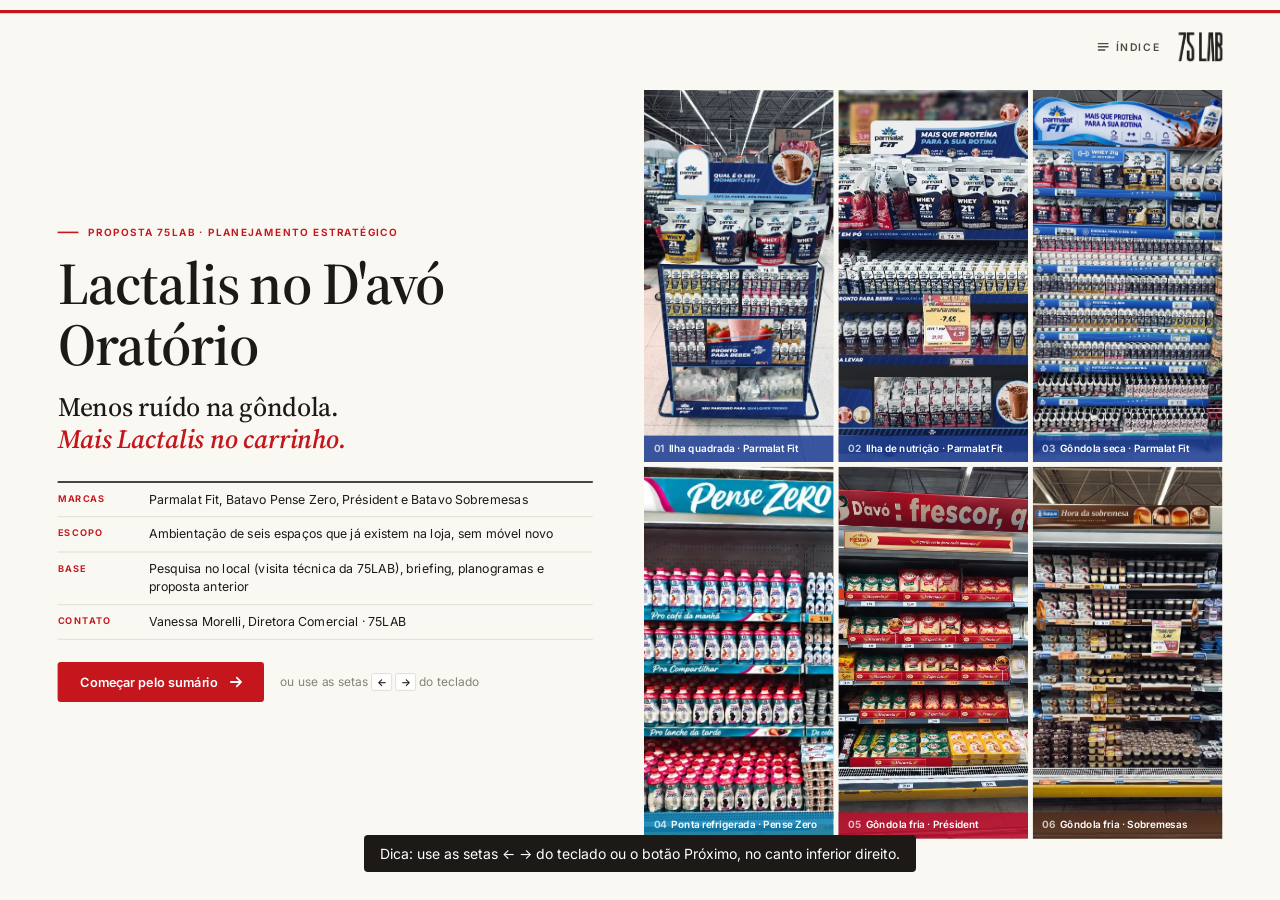
==== commit c38381b7: "Telas 1 a 8 mais comerciais, valores só no fim e rodapé sem atalhos Slogan na capa, sumário sem o in" ====
--- a/estrategia/index.html
+++ b/estrategia/index.html
@@ -12,12 +12,28 @@
 <meta name="theme-color" content="#FAF8F3">
 <link rel="preconnect" href="https://fonts.googleapis.com">
 <link rel="preconnect" href="https://fonts.gstatic.com" crossorigin>
-<link rel="stylesheet" href="https://fonts.googleapis.com/css2?family=Inter:wght@400..700&family=Source+Serif+4:opsz,wght@8..60,400..700&display=swap">
+<link rel="stylesheet" href="https://fonts.googleapis.com/css2?family=Inter:wght@400..700&family=Source+Serif+4:ital,opsz,wght@0,8..60,400..700;1,8..60,400..700&display=swap">
 <link rel="stylesheet" href="../assets/css/deck.css">
 <link rel="stylesheet" href="estrategia.css">
 </head>
 <body data-theme="paper" data-trans="fade">
 <!-- Gerado por tools/estrategia.mjs a partir de tools/estrategia.html e do index.html. Edite lá e rode: node tools/estrategia.mjs -->
+
+<svg style="position:absolute;width:0;height:0" aria-hidden="true">
+  <symbol id="i-pedido" viewBox="0 0 24 24"><rect x="5" y="4" width="14" height="17" rx="1.5"/><path d="M9.5 4V2.8h5V4M9 10h6M9 14h6"/></symbol>
+  <symbol id="i-pin" viewBox="0 0 24 24"><path d="M12 21s7-6.2 7-11.5a7 7 0 0 0-14 0C5 14.8 12 21 12 21z"/><circle cx="12" cy="9.5" r="2.4"/></symbol>
+  <symbol id="i-alvo" viewBox="0 0 24 24"><circle cx="12" cy="12" r="8.5"/><circle cx="12" cy="12" r="4.5"/><circle cx="12" cy="12" r=".8"/></symbol>
+  <symbol id="i-bussola" viewBox="0 0 24 24"><circle cx="12" cy="12" r="8.5"/><path d="M15.5 8.5l-2 5-5 2 2-5z"/></symbol>
+  <symbol id="i-camadas" viewBox="0 0 24 24"><path d="M12 3.5l8.5 4.5-8.5 4.5L3.5 8z"/><path d="M4 12.2l8 4.3 8-4.3M4 16.2l8 4.3 8-4.3"/></symbol>
+  <symbol id="i-tag" viewBox="0 0 24 24"><path d="M3.5 12.5v-8h8l9 9-8 8z"/><circle cx="8" cy="9" r="1.4"/></symbol>
+  <symbol id="i-seta" viewBox="0 0 24 24"><path d="M4 12h15M13 6l6 6-6 6"/></symbol>
+  <symbol id="i-loja" viewBox="0 0 24 24"><path d="M4 9.5L5.5 4h13L20 9.5M4 9.5V20h16V9.5M4 9.5h16M9.5 20v-6h5v6"/></symbol>
+  <symbol id="i-marcas" viewBox="0 0 24 24"><rect x="4" y="4" width="7" height="7"/><rect x="13" y="4" width="7" height="7"/><rect x="4" y="13" width="7" height="7"/><rect x="13" y="13" width="7" height="7"/></symbol>
+  <symbol id="i-sobe" viewBox="0 0 24 24"><path d="M4 18l5.5-6 4 3.5L20 8M15 8h5v5"/></symbol>
+  <symbol id="i-prateleira" viewBox="0 0 24 24"><rect x="4" y="3.5" width="16" height="17" rx="1"/><path d="M4 9.2h16M4 14.8h16M8 6.5h3M8 12h5M8 17.7h4"/></symbol>
+  <symbol id="i-limite" viewBox="0 0 24 24"><circle cx="12" cy="12" r="8.5"/><path d="M6 6l12 12"/></symbol>
+  <symbol id="gd" viewBox="0 0 420 600" preserveAspectRatio="xMidYMax slice"><rect x="6" y="6" width="408" height="588"/><rect x="6" y="6" width="408" height="58"/><rect x="22" y="86" width="24" height="64" rx="3"/><rect x="52" y="86" width="24" height="64" rx="3"/><rect x="82" y="86" width="24" height="64" rx="3"/><rect x="112" y="86" width="24" height="64" rx="3"/><rect x="142" y="86" width="24" height="64" rx="3"/><rect x="172" y="86" width="24" height="64" rx="3"/><rect x="202" y="86" width="24" height="64" rx="3"/><rect x="232" y="86" width="24" height="64" rx="3"/><rect x="262" y="86" width="24" height="64" rx="3"/><rect x="292" y="86" width="24" height="64" rx="3"/><rect x="322" y="86" width="24" height="64" rx="3"/><rect x="352" y="86" width="24" height="64" rx="3"/><path d="M6 150h408M6 164h408"/><rect x="60" y="152" width="26" height="10"/><rect x="22" y="200" width="52" height="54" rx="3"/><rect x="80" y="200" width="52" height="54" rx="3"/><rect x="138" y="200" width="52" height="54" rx="3"/><rect x="196" y="200" width="52" height="54" rx="3"/><rect x="254" y="200" width="52" height="54" rx="3"/><rect x="312" y="200" width="52" height="54" rx="3"/><path d="M6 254h408M6 268h408"/><rect x="122" y="256" width="26" height="10"/><rect x="22" y="288" width="32" height="70" rx="3"/><rect x="60" y="288" width="32" height="70" rx="3"/><rect x="98" y="288" width="32" height="70" rx="3"/><rect x="136" y="288" width="32" height="70" rx="3"/><rect x="174" y="288" width="32" height="70" rx="3"/><rect x="212" y="288" width="32" height="70" rx="3"/><rect x="250" y="288" width="32" height="70" rx="3"/><rect x="288" y="288" width="32" height="70" rx="3"/><rect x="326" y="288" width="32" height="70" rx="3"/><path d="M6 358h408M6 372h408"/><rect x="184" y="360" width="26" height="10"/><rect x="22" y="416" width="70" height="46" rx="3"/><rect x="98" y="416" width="70" height="46" rx="3"/><rect x="174" y="416" width="70" height="46" rx="3"/><rect x="250" y="416" width="70" height="46" rx="3"/><rect x="326" y="416" width="70" height="46" rx="3"/><path d="M6 462h408M6 476h408"/><rect x="246" y="464" width="26" height="10"/><rect x="22" y="506" width="38" height="60" rx="3"/><rect x="66" y="506" width="38" height="60" rx="3"/><rect x="110" y="506" width="38" height="60" rx="3"/><rect x="154" y="506" width="38" height="60" rx="3"/><rect x="198" y="506" width="38" height="60" rx="3"/><rect x="242" y="506" width="38" height="60" rx="3"/><rect x="286" y="506" width="38" height="60" rx="3"/><rect x="330" y="506" width="38" height="60" rx="3"/><path d="M6 566h408M6 580h408"/><rect x="308" y="568" width="26" height="10"/></symbol>
+</svg>
 
 <main id="stage" aria-live="polite">
 
@@ -44,10 +60,10 @@
       <div class="cv-l">
         <p class="kick rv">Proposta 75LAB · Planejamento estratégico</p>
         <h1 class="rv" style="--d:1">Lactalis no D'avó Oratório</h1>
-        <p class="lead rv" style="--d:2">Ambientação de categorias para transformar presença de marca em clareza de escolha, desejo e resultado no ponto de venda.</p>
+        <p class="lead rv" style="--d:2">Menos ruído na gôndola.<br><em>Mais Lactalis no carrinho.</em></p>
         <dl class="meta rv" style="--d:3">
           <div><dt>Marcas</dt><dd>Parmalat Fit, Batavo Pense Zero, Président e Batavo Sobremesas</dd></div>
-          <div><dt>Escopo</dt><dd>Seis espaços que já existem na loja, sem móvel novo</dd></div>
+          <div><dt>Escopo</dt><dd>Ambientação de seis espaços que já existem na loja, sem móvel novo</dd></div>
           <div><dt>Base</dt><dd>Pesquisa no local (visita técnica da 75LAB), briefing, planogramas e proposta anterior</dd></div>
           <div><dt>Contato</dt><dd>Vanessa Morelli, Diretora Comercial · 75LAB</dd></div>
         </dl>
@@ -58,44 +74,43 @@
         </div>
       </div>
       <div class="cv-r rv" style="--d:2">
-        <a href="#whey" data-goto="whey"><img src="../assets/img/whey/a-depois.webp" alt="Ilha quadrada Parmalat Fit depois" style="object-position:50% 30%"><span><b>01</b>Ilha quadrada · Parmalat Fit</span></a>
-        <a href="#nutricao" data-goto="nutricao"><img src="../assets/img/nutricao/a-depois.webp" alt="Ilha de nutrição esportiva depois" style="object-position:30% 30%"><span><b>02</b>Ilha de nutrição · Parmalat Fit</span></a>
-        <a href="#seca" data-goto="seca"><img src="../assets/img/seca/depois.webp" alt="Gôndola seca Parmalat Fit depois" style="object-position:50% 14%"><span><b>03</b>Gôndola seca · Parmalat Fit</span></a>
-        <a href="#pensezero" data-goto="pensezero"><img src="../assets/img/pensezero/depois.webp" alt="Ponta refrigerada Pense Zero depois" style="object-position:32% 40%"><span><b>04</b>Ponta refrigerada · Pense Zero</span></a>
-        <a href="#president" data-goto="president"><img src="../assets/img/president/premium.webp" alt="Gôndola Président depois" style="object-position:50% 18%"><span><b>05</b>Gôndola fria · Président</span></a>
-        <a href="#sobremesas" data-goto="sobremesas"><img src="../assets/img/sobremesas/f-depois.webp" alt="Gôndola de sobremesas Batavo depois" style="object-position:50% 12%"><span><b>06</b>Gôndola fria · Sobremesas</span></a>
+        <a href="#whey" data-goto="whey" style="--bc:#1E3E94"><img src="../assets/img/whey/a-depois.webp" alt="Ilha quadrada Parmalat Fit depois" style="object-position:50% 30%"><span><b>01</b>Ilha quadrada · Parmalat Fit</span></a>
+        <a href="#nutricao" data-goto="nutricao" style="--bc:#1E3E94"><img src="../assets/img/nutricao/a-depois.webp" alt="Ilha de nutrição esportiva depois" style="object-position:30% 30%"><span><b>02</b>Ilha de nutrição · Parmalat Fit</span></a>
+        <a href="#seca" data-goto="seca" style="--bc:#1E3E94"><img src="../assets/img/seca/depois.webp" alt="Gôndola seca Parmalat Fit depois" style="object-position:50% 14%"><span><b>03</b>Gôndola seca · Parmalat Fit</span></a>
+        <a href="#pensezero" data-goto="pensezero" style="--bc:#0B7FB4"><img src="../assets/img/pensezero/depois.webp" alt="Ponta refrigerada Pense Zero depois" style="object-position:32% 40%"><span><b>04</b>Ponta refrigerada · Pense Zero</span></a>
+        <a href="#president" data-goto="president" style="--bc:#BE0F2D"><img src="../assets/img/president/premium.webp" alt="Gôndola Président depois" style="object-position:50% 18%"><span><b>05</b>Gôndola fria · Président</span></a>
+        <a href="#sobremesas" data-goto="sobremesas" style="--bc:#4E2C1B"><img src="../assets/img/sobremesas/f-depois.webp" alt="Gôndola de sobremesas Batavo depois" style="object-position:50% 12%"><span><b>06</b>Gôndola fria · Sobremesas</span></a>
       </div>
     </div>
     <aside class="notes" hidden><p>Abrir pela tese: uma loja-referência em execução de categoria, não uma coleção de cenografias. As fotos são montagens sobre as fotos da nossa visita técnica.</p></aside>
   </section>
 
   <!-- ================================================================ 02 SUMÁRIO EXECUTIVO -->
-  <section class="slide st" id="sumario" data-short="Sumário executivo" data-theme="cream" data-title="Sumário executivo">
-    <div class="pad">
-      <header class="sh">
-        <p class="kick rv">Sumário executivo</p>
-        <h2 class="rv" style="--d:1">Uma loja-referência em execução de categoria, não uma coleção de cenografias.</h2>
-      </header>
-      <div class="sum-g">
-        <dl class="qa rv" style="--d:2">
-          <div><dt>O pedido</dt><dd>Ambientação econômica e premium dos espaços Lactalis que já existem no D'avó Oratório.</dd></div>
-          <div><dt>O que vimos na loja</dt><dd>Fomos ao D'avó Oratório e fizemos a visita técnica: seis pontos Lactalis num ambiente de alto estímulo, com exposições fragmentadas e dependentes de embalagem e preço.</dd></div>
-          <div><dt>A necessidade</dt><dd>Transformar áreas dispersas e carregadas em pontos fáceis de escolher, desejáveis e simples de manter.</dd></div>
-          <div class="hi"><dt>A estratégia</dt><dd>Organizar cada espaço pela ocasião de consumo e usar a materialidade para valorizar a marca, sem competir com o produto.</dd></div>
-          <div><dt>A solução</dt><dd>Um sistema único (encontrar, escolher, sustentar) aplicado aos seis espaços, sobre a estrutura que a loja já tem.</dd></div>
-          <div><dt>O papel de cada marca</dt><dd>Président recebe a maior ambição estética; Pense Zero, a maior disciplina operacional; Parmalat Fit resolve a navegação; Sobremesas constrói desejo.</dd></div>
-          <div><dt>Próximo passo</dt><dd>Fechar o escopo e medir a loja; depois, prototipar um ponto seco e um refrigerado antes da produção.</dd></div>
-        </dl>
-        <ul class="kpi rv" style="--d:3">
-          <li><b>6</b><span>espaços, quatro marcas</span></li>
-          <li><b>132</b><span>peças no kit</span></li>
-          <li><b>0</b><span>móvel novo ou piso</span></li>
-          <li><b>R$ 11.262,57*</b><span>investimento estimado nos seis espaços</span></li>
-        </ul>
-      </div>
-      <p class="fonte rv" style="--d:4">* Valor estimado; o detalhe por espaço está na última tela. Base: pesquisa no local (visita técnica da 75LAB), briefing do cliente, planogramas do D'avó e 75LAB, Planejamento estratégico (23/10/2026).</p>
-    </div>
-    <aside class="notes" hidden><p>A proposta inteira numa página. Se a leitura parar aqui, o cliente já sabe o que pedimos, o que vimos na loja, a estratégia, a solução, o investimento e o próximo passo.</p></aside>
+  <section class="slide st sumario" id="sumario" data-short="Sumário executivo" data-theme="cream" data-title="Sumário executivo">
+    <div class="sum-l rv">
+      <svg class="gd" aria-hidden="true"><use href="#gd"/></svg>
+      <p class="kick">Sumário executivo</p>
+      <h2>Uma loja-referência em execução de categoria, <em>não uma coleção de cenografias.</em></h2>
+      <ul class="kpi">
+        <li><i class="g g6"><u style="--c:#6D8BE8"></u><u style="--c:#6D8BE8"></u><u style="--c:#6D8BE8"></u><u style="--c:#35B0E4"></u><u style="--c:#EE4A5F"></u><u style="--c:#B98560"></u></i><b>6</b><span>espaços</span></li>
+        <li><i class="g g6"><u style="--c:#6D8BE8"></u><u style="--c:#35B0E4"></u><u style="--c:#EE4A5F"></u><u style="--c:#B98560"></u></i><b>4</b><span>marcas</span></li>
+        <li><i class="g g132"></i><b>132</b><span>peças no kit</span></li>
+        <li><i class="g g0"></i><b>0</b><span>móvel novo ou piso</span></li>
+      </ul>
+    </div>
+    <div class="pad">
+      <dl class="qa rv" style="--d:1">
+        <div><dt><i class="nd"><svg class="ic" viewBox="0 0 24 24" aria-hidden="true"><use href="#i-pedido"/></svg></i>O pedido</dt><dd>Ambientação econômica e premium dos espaços Lactalis que já existem no D'avó Oratório.</dd></div>
+        <div><dt><i class="nd"><svg class="ic" viewBox="0 0 24 24" aria-hidden="true"><use href="#i-pin"/></svg></i>O que vimos na loja</dt><dd>Fomos ao D'avó Oratório e fizemos a visita técnica: seis pontos Lactalis num ambiente de alto estímulo, com exposições fragmentadas e dependentes de embalagem e preço.</dd></div>
+        <div><dt><i class="nd"><svg class="ic" viewBox="0 0 24 24" aria-hidden="true"><use href="#i-alvo"/></svg></i>A necessidade</dt><dd>Transformar áreas dispersas e carregadas em pontos fáceis de escolher, desejáveis e simples de manter.</dd></div>
+        <div class="hi"><dt><i class="nd"><svg class="ic" viewBox="0 0 24 24" aria-hidden="true"><use href="#i-bussola"/></svg></i>A estratégia</dt><dd>Organizar cada espaço pela ocasião de consumo e usar a materialidade para valorizar a marca, sem competir com o produto.</dd></div>
+        <div><dt><i class="nd"><svg class="ic" viewBox="0 0 24 24" aria-hidden="true"><use href="#i-camadas"/></svg></i>A solução</dt><dd>Um sistema único (encontrar, escolher, sustentar) aplicado aos seis espaços, sobre a estrutura que a loja já tem.</dd></div>
+        <div><dt><i class="nd"><svg class="ic" viewBox="0 0 24 24" aria-hidden="true"><use href="#i-tag"/></svg></i>O papel de cada marca</dt><dd><b style="color:#BE0F2D">Président</b> recebe a maior ambição estética; <b style="color:#0B7FB4">Pense Zero</b>, a maior disciplina operacional; <b style="color:#1E3E94">Parmalat Fit</b> resolve a navegação; <b style="color:#4E2C1B">Sobremesas</b> constrói desejo.</dd></div>
+        <div><dt><i class="nd"><svg class="ic" viewBox="0 0 24 24" aria-hidden="true"><use href="#i-seta"/></svg></i>Próximo passo</dt><dd>Fechar o escopo e medir a loja; depois, prototipar um ponto seco e um refrigerado antes da produção.</dd></div>
+      </dl>
+      <p class="fonte rv" style="--d:2">Base: pesquisa no local (visita técnica da 75LAB), briefing do cliente, planogramas do D'avó e 75LAB, Planejamento estratégico (23/10/2026).</p>
+    </div>
+    <aside class="notes" hidden><p>A proposta inteira numa página: o que pediram, o que vimos na loja, a estratégia, a solução e o próximo passo. Os valores ficam para o fim da apresentação.</p></aside>
   </section>
 
   <!-- ================================================================ 03 BRIEFING E OBJETIVOS -->
@@ -103,35 +118,43 @@
     <div class="pad">
       <header class="sh">
         <p class="kick rv">Contexto <i>/</i> Briefing e objetivos</p>
-        <h2 class="rv" style="--d:1">O pedido é ambientar. A necessidade é ajudar o shopper a escolher.</h2>
+        <h2 class="rv" style="--d:1">O pedido é ambientar. <em>A necessidade é ajudar o shopper a escolher.</em></h2>
       </header>
       <div class="br-g">
-        <table class="tb ruled rv" style="--d:2">
-          <tbody>
-            <tr><th>Contexto</th><td>Hipermercado de grande porte, com alto estímulo promocional, sinalização própria forte e mix profundo.</td></tr>
-            <tr><th>Marcas</th><td>Parmalat Fit, Batavo Pense Zero, Batavo Sobremesas e Président.</td></tr>
-            <tr><th>Desafio declarado</th><td>Ambientar móveis existentes em alternativa econômica e premium.</td></tr>
-            <tr class="hi"><th>Desafio real</th><td>Simplificar a escolha e fazer cada marca se destacar sem criar mais ruído visual.</td></tr>
-            <tr><th>Objetivo de negócio</th><td>Aumentar sell-out, presença qualificada e valor percebido do portfólio Lactalis.</td></tr>
-            <tr><th>Objetivo de trade</th><td>Ganhar destaque sem comprometer abastecimento, preço, refrigeração, limpeza ou fluxo.</td></tr>
-            <tr><th>Restrições</th><td>Sem mobiliário novo e sem piso; prazo curto; loja em operação durante a implantação; convivência com as estruturas e a comunicação do D'avó.</td></tr>
-          </tbody>
-        </table>
-        <aside class="side-n rv" style="--d:3">
+        <div class="br-l">
+          <div class="shift rv" style="--d:2">
+            <div class="sh-d"><p class="lbl">Desafio declarado</p><p>Ambientar móveis existentes em alternativa econômica e premium.</p></div>
+            <div class="sh-r"><p class="lbl">Desafio real</p><p>Simplificar a escolha e fazer cada marca se destacar sem criar mais ruído visual.</p></div>
+            <i class="ar"><svg class="ic" viewBox="0 0 24 24" aria-hidden="true"><use href="#i-seta"/></svg></i>
+          </div>
+          <div class="cells rv" style="--d:3">
+            <div class="cell"><i class="nd"><svg class="ic" viewBox="0 0 24 24" aria-hidden="true"><use href="#i-loja"/></svg></i><div><p class="lbl">Contexto</p><p>Hipermercado de grande porte, com alto estímulo promocional, sinalização própria forte e mix profundo.</p></div></div>
+            <div class="cell"><i class="nd"><svg class="ic" viewBox="0 0 24 24" aria-hidden="true"><use href="#i-marcas"/></svg></i><div><p class="lbl">Marcas</p><p><b style="color:#1E3E94">Parmalat Fit</b>, <b style="color:#0B7FB4">Batavo Pense Zero</b>, <b style="color:#4E2C1B">Batavo Sobremesas</b> e <b style="color:#BE0F2D">Président</b>.</p></div></div>
+            <div class="cell ob"><i class="nd"><svg class="ic" viewBox="0 0 24 24" aria-hidden="true"><use href="#i-sobe"/></svg></i><div><p class="lbl">Objetivo de negócio</p><p>Aumentar sell-out, presença qualificada e valor percebido do portfólio Lactalis.</p></div></div>
+            <div class="cell ob"><i class="nd"><svg class="ic" viewBox="0 0 24 24" aria-hidden="true"><use href="#i-prateleira"/></svg></i><div><p class="lbl">Objetivo de trade</p><p>Ganhar destaque sem comprometer abastecimento, preço, refrigeração, limpeza ou fluxo.</p></div></div>
+            <div class="cell full"><i class="nd"><svg class="ic" viewBox="0 0 24 24" aria-hidden="true"><use href="#i-limite"/></svg></i><div><p class="lbl">Restrições</p><p>Sem mobiliário novo e sem piso; prazo curto; loja em operação durante a implantação; convivência com as estruturas e a comunicação do D'avó.</p></div></div>
+          </div>
+        </div>
+        <aside class="side-n rv" style="--d:4">
+          <svg class="gd" aria-hidden="true"><use href="#gd"/></svg>
           <p class="lbl">Escopo físico</p>
-          <p>O briefing cita cinco espaços. Na visita técnica registramos seis áreas Lactalis, além da ilha Titanic.</p>
+          <div class="cn">
+            <div><b>5</b><span>no briefing</span></div>
+            <svg class="ic" viewBox="0 0 24 24" aria-hidden="true"><use href="#i-seta"/></svg>
+            <div class="r"><b>6</b><span>na visita técnica</span></div>
+          </div>
           <ol class="mini">
-            <li><b>01</b>Ilha quadrada · Parmalat Fit</li>
-            <li><b>02</b>Ilha de nutrição · Parmalat Fit</li>
-            <li><b>03</b>Gôndola seca · Parmalat Fit</li>
-            <li><b>04</b>Ponta refrigerada · Pense Zero</li>
-            <li><b>05</b>Gôndola fria · Président</li>
-            <li><b>06</b>Gôndola fria · Sobremesas</li>
+            <li style="--bc:#1E3E94"><b>01</b>Ilha quadrada · Parmalat Fit</li>
+            <li style="--bc:#1E3E94"><b>02</b>Ilha de nutrição · Parmalat Fit</li>
+            <li style="--bc:#1E3E94"><b>03</b>Gôndola seca · Parmalat Fit</li>
+            <li style="--bc:#0B7FB4"><b>04</b>Ponta refrigerada · Pense Zero</li>
+            <li style="--bc:#BE0F2D"><b>05</b>Gôndola fria · Président</li>
+            <li style="--bc:#4E2C1B"><b>06</b>Gôndola fria · Sobremesas</li>
           </ol>
-          <p class="nb">Esta proposta cobre os seis. O escopo final fecha antes da produção.</p>
+          <p class="nb">Esta proposta cobre os seis, além de registrar a ilha Titanic. O escopo final fecha antes da produção.</p>
         </aside>
       </div>
-      <p class="fonte rv" style="--d:4">Fonte: briefing do cliente; pesquisa no local (visita técnica da 75LAB); 75LAB, Planejamento estratégico (23/10/2026).</p>
+      <p class="fonte rv" style="--d:5">Fonte: briefing do cliente; pesquisa no local (visita técnica da 75LAB); 75LAB, Planejamento estratégico (23/10/2026).</p>
     </div>
     <aside class="notes" hidden><p>A diferença entre o desafio declarado e o desafio real organiza toda a proposta. O escopo físico ainda precisa ser fechado: o briefing fala em cinco espaços e a loja tem seis, além da ilha Titanic.</p></aside>
   </section>
@@ -141,27 +164,33 @@
     <div class="pad">
       <header class="sh">
         <p class="kick rv">Contexto <i>/</i> Pesquisa no local</p>
-        <h2 class="rv" style="--d:1">Fomos à loja: seis pontos, quatro marcas e um ambiente de alto estímulo.</h2>
-        <p class="sub rv" style="--d:2">Fizemos a visita técnica ao D'avó Oratório e registramos cada ponto Lactalis: fotos das faces, medidas iniciais, estruturas, pontos de energia e a comunicação do D'avó que convive com as marcas.</p>
-      </header>
+        <h2 class="rv" style="--d:1">Fomos à loja: <em>seis pontos, quatro marcas</em>, muito estímulo.</h2>
+        <p class="sub rv" style="--d:2">Fizemos a visita técnica ao D'avó Oratório e registramos cada ponto Lactalis: fotos, medidas iniciais, estruturas, energia e a comunicação do D'avó.</p>
+      </header>
+      <div class="vt-br rv" style="--d:3">
+        <span style="--n:3;--bc:#1E3E94">Parmalat Fit · três espaços</span>
+        <span style="--bc:#0B7FB4">Batavo Pense Zero</span>
+        <span style="--bc:#BE0F2D">Président</span>
+        <span style="--bc:#4E2C1B">Batavo Sobremesas</span>
+      </div>
       <div class="vt">
-        <figure class="rv" style="--d:3"><button type="button" class="ph" data-zoom="../assets/img/whey/a-antes.webp" data-gallery="vt" data-caption="Ilha quadrada · Parmalat Fit|Foto da visita técnica"><img src="../assets/img/whey/a-antes.webp" alt="Ilha quadrada Parmalat Fit na visita técnica" style="object-position:50% 45%"></button><figcaption><b>01</b>Ilha quadrada<small>Parmalat Fit</small></figcaption><p>Placa central sem mensagem e garrafinhas em sacos plásticos.</p></figure>
-        <figure class="rv" style="--d:4"><button type="button" class="ph" data-zoom="../assets/img/nutricao/a-antes.webp" data-gallery="vt" data-caption="Ilha de nutrição esportiva · Parmalat Fit|Foto da visita técnica"><img src="../assets/img/nutricao/a-antes.webp" alt="Ilha de nutrição esportiva na visita técnica" style="object-position:30% 50%"></button><figcaption><b>02</b>Ilha de nutrição<small>Parmalat Fit</small></figcaption><p>Metade Fit, metade concorrência; sacos e caixas de estoque à vista.</p></figure>
-        <figure class="rv" style="--d:5"><button type="button" class="ph" data-zoom="../assets/img/seca/antes.webp" data-gallery="vt" data-caption="Gôndola seca · Parmalat Fit|Foto da visita técnica"><img src="../assets/img/seca/antes.webp" alt="Gôndola seca Parmalat Fit na visita técnica" style="object-position:50% 35%"></button><figcaption><b>03</b>Gôndola seca<small>Parmalat Fit</small></figcaption><p>Cartaz de combo na frente do produto e nenhuma leitura de ocasião.</p></figure>
-        <figure class="rv" style="--d:6"><button type="button" class="ph" data-zoom="../assets/img/pensezero/antes.webp" data-gallery="vt" data-caption="Ponta refrigerada · Batavo Pense Zero|Foto da visita técnica"><img src="../assets/img/pensezero/antes.webp" alt="Ponta refrigerada Pense Zero na visita técnica" style="object-position:38% 50%"></button><figcaption><b>04</b>Ponta refrigerada<small>Batavo Pense Zero</small></figcaption><p>Cartazes de oferta sobre a frente e nenhuma navegação por ocasião.</p></figure>
-        <figure class="rv" style="--d:7"><button type="button" class="ph" data-zoom="../assets/img/president/antes.webp" data-gallery="vt" data-caption="Gôndola fria · Président|Foto da visita técnica"><img src="../assets/img/president/antes.webp" alt="Gôndola Président na visita técnica" style="object-position:45% 40%"></button><figcaption><b>05</b>Gôndola fria<small>Président</small></figcaption><p>Displays de papelão em alturas diferentes e famílias misturadas.</p></figure>
-        <figure class="rv" style="--d:8"><button type="button" class="ph" data-zoom="../assets/img/sobremesas/f-antes.webp" data-gallery="vt" data-caption="Gôndola fria · Sobremesas Batavo|Foto da visita técnica"><img src="../assets/img/sobremesas/f-antes.webp" alt="Gôndola de sobremesas na visita técnica" style="object-position:50% 40%"></button><figcaption><b>06</b>Gôndola fria<small>Sobremesas Batavo</small></figcaption><p>Réguas genéricas, tipos sem ordem e saco plástico no poço.</p></figure>
+        <figure class="rv" style="--d:3;--bc:#1E3E94"><button type="button" class="ph" data-zoom="../assets/img/whey/a-antes.webp" data-gallery="vt" data-caption="Ilha quadrada · Parmalat Fit|Foto da visita técnica"><img src="../assets/img/whey/a-antes.webp" alt="Ilha quadrada Parmalat Fit na visita técnica" style="object-position:50% 45%"><span class="bd"><b>01</b>Ilha quadrada<small>Parmalat Fit</small></span></button><p>Placa central sem mensagem e garrafinhas em sacos plásticos.</p></figure>
+        <figure class="rv" style="--d:4;--bc:#1E3E94"><button type="button" class="ph" data-zoom="../assets/img/nutricao/a-antes.webp" data-gallery="vt" data-caption="Ilha de nutrição esportiva · Parmalat Fit|Foto da visita técnica"><img src="../assets/img/nutricao/a-antes.webp" alt="Ilha de nutrição esportiva na visita técnica" style="object-position:30% 50%"><span class="bd"><b>02</b>Ilha de nutrição<small>Parmalat Fit</small></span></button><p>Metade Fit, metade concorrência; sacos e caixas de estoque à vista.</p></figure>
+        <figure class="rv" style="--d:5;--bc:#1E3E94"><button type="button" class="ph" data-zoom="../assets/img/seca/antes.webp" data-gallery="vt" data-caption="Gôndola seca · Parmalat Fit|Foto da visita técnica"><img src="../assets/img/seca/antes.webp" alt="Gôndola seca Parmalat Fit na visita técnica" style="object-position:50% 35%"><span class="bd"><b>03</b>Gôndola seca<small>Parmalat Fit</small></span></button><p>Cartaz de combo na frente do produto e nenhuma leitura de ocasião.</p></figure>
+        <figure class="rv" style="--d:6;--bc:#0B7FB4"><button type="button" class="ph" data-zoom="../assets/img/pensezero/antes.webp" data-gallery="vt" data-caption="Ponta refrigerada · Batavo Pense Zero|Foto da visita técnica"><img src="../assets/img/pensezero/antes.webp" alt="Ponta refrigerada Pense Zero na visita técnica" style="object-position:38% 50%"><span class="bd"><b>04</b>Ponta refrigerada<small>Batavo Pense Zero</small></span></button><p>Cartazes de oferta sobre a frente e nenhuma navegação por ocasião.</p></figure>
+        <figure class="rv" style="--d:7;--bc:#BE0F2D"><button type="button" class="ph" data-zoom="../assets/img/president/antes.webp" data-gallery="vt" data-caption="Gôndola fria · Président|Foto da visita técnica"><img src="../assets/img/president/antes.webp" alt="Gôndola Président na visita técnica" style="object-position:45% 40%"><span class="bd"><b>05</b>Gôndola fria<small>Président</small></span></button><p>Displays de papelão em alturas diferentes e famílias misturadas.</p></figure>
+        <figure class="rv" style="--d:8;--bc:#4E2C1B"><button type="button" class="ph" data-zoom="../assets/img/sobremesas/f-antes.webp" data-gallery="vt" data-caption="Gôndola fria · Sobremesas Batavo|Foto da visita técnica"><img src="../assets/img/sobremesas/f-antes.webp" alt="Gôndola de sobremesas na visita técnica" style="object-position:50% 40%"><span class="bd"><b>06</b>Gôndola fria<small>Sobremesas Batavo</small></span></button><p>Réguas genéricas, tipos sem ordem e saco plástico no poço.</p></figure>
       </div>
       <div class="fatos rv" style="--d:9">
         <p class="lbl">O que a visita confirmou</p>
-        <p>Président é o hero: a organização desejada tem 10 frentes (4 de muçarela, 3 de prato e 3 de especiais).</p>
-        <p>Pense Zero tem promotora fixa, responsável pelo abastecimento diário.</p>
-        <p>As duas ilhas Parmalat Fit não têm ponto de energia.</p>
-        <p>Président e Sobremesas convivem com testeiras, trilhos, precificadores e comunicação do D'avó.</p>
+        <div style="--bc:#BE0F2D"><b>10 frentes desejadas</b><span>Président é o hero: 4 de muçarela, 3 de prato e 3 de especiais.</span></div>
+        <div style="--bc:#0B7FB4"><b>Promotora fixa</b><span>Pense Zero tem abastecimento diário dedicado.</span></div>
+        <div style="--bc:#1E3E94"><b>Sem energia</b><span>As duas ilhas Parmalat Fit não têm ponto elétrico.</span></div>
+        <div style="--bc:#4E2C1B"><b>Convivência</b><span>Président e Sobremesas dividem espaço com testeiras, trilhos e a comunicação do D'avó.</span></div>
       </div>
       <p class="fonte rv" style="--d:9">Fonte: pesquisa no local (visita técnica da 75LAB ao D'avó Oratório) e planogramas do D'avó. As fotos ampliam no clique.</p>
     </div>
-    <aside class="notes" hidden><p>Tudo o que vem depois parte do que vimos na loja. As fotos são da nossa visita técnica, e as montagens de cada espaço foram feitas sobre elas.</p></aside>
+    <aside class="notes" hidden><p>Tudo o que vem depois parte do que vimos na loja. As fotos são da nossa visita técnica, e as montagens de cada espaço foram feitas sobre elas. A cor separa as marcas: azul-marinho Parmalat Fit, azul Pense Zero, vermelho Président, marrom Sobremesas.</p></aside>
   </section>
 
   <!-- ================================================================ 05 MARCAS E CONCORRÊNCIA -->
@@ -169,56 +198,79 @@
     <div class="pad">
       <header class="sh">
         <p class="kick rv">Contexto <i>/</i> Marcas e concorrência</p>
-        <h2 class="rv" style="--d:1">Cada marca tem um papel no PDV e enfrenta um ruído diferente.</h2>
-      </header>
-      <table class="tb mk-t rv" style="--d:2">
-        <thead><tr><th>Marca</th><th>Papel no PDV</th><th>Linguagem</th><th>Concorrência e ruído</th><th>Espaço de diferenciação</th></tr></thead>
-        <tbody>
-          <tr style="--bc:#1E3E94"><th><i class="sw"></i>Parmalat Fit</th><td data-l="Papel no PDV">Rotina ativa, proteína e praticidade.</td><td data-l="Linguagem">Clara, dinâmica e funcional. Benefício antes de tecnicismo.</td><td data-l="Concorrência e ruído">Integralmédica, Max Titanium, Nutrify, Nutren, Nescau Protein e outros códigos “maromba”.</td><td data-l="Espaço de diferenciação">Organizar por momento: pré, durante e pós-treino.</td></tr>
-          <tr style="--bc:#0B7FB4"><th><i class="sw"></i>Batavo Pense Zero</th><td data-l="Papel no PDV">Escolha leve, com atributos objetivos de produto.</td><td data-l="Linguagem">Direta, fresca e organizada por sabor e formato.</td><td data-l="Concorrência e ruído">Iogurtes zero, funcionais e proteicos, com muitos atributos parecidos.</td><td data-l="Espaço de diferenciação">Tornar o “Triplo Zero” instantâneo e fácil de navegar.</td></tr>
-          <tr style="--bc:#BE0F2D"><th><i class="sw"></i>Président</th><td data-l="Papel no PDV">Qualidade, especialidade e escolha de queijo.</td><td data-l="Linguagem">Premium, sensorial e com curadoria de famílias.</td><td data-l="Concorrência e ruído">Polenghi, Tirolez, Aurora, Sadia, Santa Clara e fracionados.</td><td data-l="Espaço de diferenciação">Curadoria premium: família, gramatura e descoberta.</td></tr>
-          <tr style="--bc:#4E2C1B"><th><i class="sw"></i>Batavo Sobremesas</th><td data-l="Papel no PDV">Prazer e repertório de sabores dentro da rotina.</td><td data-l="Linguagem">Apetitosa, acolhedora e visualmente ordenada.</td><td data-l="Concorrência e ruído">Danette, Chandelle, Nestlé, Vigor e pressão de preço.</td><td data-l="Espaço de diferenciação">Abrir o apetite e variar a escolha sem poluir.</td></tr>
-        </tbody>
-      </table>
-      <p class="impl rv" style="--d:3"><b>Implicação</b>A loja faz o grupo parecer forte pelas boas experiências de marca. Uma identidade “Lactalis” muito visível sobre as marcas diluiria códigos que já têm reconhecimento na categoria.</p>
-      <p class="fonte rv" style="--d:4">Fonte: pesquisa no local (visita técnica da 75LAB); sites Lactalis, Parmalat e Batavo (consulta em 23/10/2026).</p>
+        <h2 class="rv" style="--d:1">Cada marca tem um papel no PDV <em>e enfrenta um ruído diferente.</em></h2>
+      </header>
+      <div class="brs">
+        <article class="brc rv" style="--d:2;--bc:#1E3E94">
+          <header><h3>Parmalat Fit</h3><p>Rotina ativa, proteína e praticidade.</p></header>
+          <div class="pcs"><img src="../assets/img/whey/p1-testeira.webp" alt="Testeira Parmalat Fit"></div>
+          <dl>
+            <div><dt>Linguagem</dt><dd>Clara, dinâmica e funcional. Benefício antes de tecnicismo.</dd></div>
+            <div><dt>Concorrência e ruído</dt><dd>Integralmédica, Max Titanium, Nutrify, Nutren, Nescau Protein e outros códigos “maromba”.</dd></div>
+          </dl>
+          <p class="dif"><small>Espaço de diferenciação</small>Organizar por momento: pré, durante e pós-treino.</p>
+        </article>
+        <article class="brc rv" style="--d:3;--bc:#0B7FB4">
+          <header><h3>Batavo Pense Zero</h3><p>Escolha leve, com atributos objetivos de produto.</p></header>
+          <div class="pcs"><img src="../assets/img/pensezero/p1-testeira.webp" alt="Testeira Pense Zero"></div>
+          <dl>
+            <div><dt>Linguagem</dt><dd>Direta, fresca e organizada por sabor e formato.</dd></div>
+            <div><dt>Concorrência e ruído</dt><dd>Iogurtes zero, funcionais e proteicos, com muitos atributos parecidos.</dd></div>
+          </dl>
+          <p class="dif"><small>Espaço de diferenciação</small>Tornar o “Triplo Zero” instantâneo e fácil de navegar.</p>
+        </article>
+        <article class="brc rv" style="--d:4;--bc:#BE0F2D">
+          <header><h3>Président</h3><p>Qualidade, especialidade e escolha de queijo.</p></header>
+          <div class="pcs"><img src="../assets/img/president/p1-testeira-premium.webp" alt="Testeira Président"></div>
+          <dl>
+            <div><dt>Linguagem</dt><dd>Premium, sensorial e com curadoria de famílias.</dd></div>
+            <div><dt>Concorrência e ruído</dt><dd>Polenghi, Tirolez, Aurora, Sadia, Santa Clara e fracionados.</dd></div>
+          </dl>
+          <p class="dif"><small>Espaço de diferenciação</small>Curadoria premium: família, gramatura e descoberta.</p>
+        </article>
+        <article class="brc rv" style="--d:5;--bc:#4E2C1B">
+          <header><h3>Batavo Sobremesas</h3><p>Prazer e repertório de sabores dentro da rotina.</p></header>
+          <div class="pcs"><img src="../assets/img/sobremesas/p1-testeira.webp" alt="Testeira Sobremesas Batavo"></div>
+          <dl>
+            <div><dt>Linguagem</dt><dd>Apetitosa, acolhedora e visualmente ordenada.</dd></div>
+            <div><dt>Concorrência e ruído</dt><dd>Danette, Chandelle, Nestlé, Vigor e pressão de preço.</dd></div>
+          </dl>
+          <p class="dif"><small>Espaço de diferenciação</small>Abrir o apetite e variar a escolha sem poluir.</p>
+        </article>
+      </div>
+      <p class="impl rv" style="--d:6"><b>Implicação</b><span>A loja faz o grupo parecer forte pelas boas experiências de marca. Uma identidade “Lactalis” muito visível sobre as marcas diluiria códigos que já têm reconhecimento na categoria.</span></p>
+      <p class="fonte rv" style="--d:7">Fonte: pesquisa no local (visita técnica da 75LAB); sites Lactalis, Parmalat e Batavo (consulta em 23/10/2026). As testeiras são as peças propostas nesta apresentação.</p>
     </div>
     <aside class="notes" hidden><p>Por isso a proposta não cria uma marca-guarda-chuva Lactalis: cada espaço fala com os códigos da própria marca, e o que une a loja é a lógica de escolha.</p></aside>
   </section>
 
   <!-- ================================================================ 06 SHOPPER E TENSÃO CENTRAL -->
-  <section class="slide st" id="shopper" data-short="Shopper e tensão central" data-theme="cream" data-title="Shopper e tensão central">
+  <section class="slide st shopper" id="shopper" data-short="Shopper e tensão central" data-theme="cream" data-title="Shopper e tensão central">
     <div class="pad">
       <header class="sh">
         <p class="kick rv">Contexto <i>/</i> Shopper e tensão central</p>
-        <h2 class="rv" style="--d:1">Em poucos segundos, o shopper precisa achar a resposta.</h2>
-        <p class="sub rv" style="--d:2">A compra de alimentos acontece sob duas pressões: valor e bem-estar. O shopper busca preço, mas também proteína, zero lactose, conveniência e prazer em casa. A resposta no PDV precisa ser curta, prática e próxima do produto.</p>
-      </header>
-      <div class="sp-g">
-        <table class="tb jr-t rv" style="--d:3">
-          <thead><tr><th>Momento</th><th>Necessidade</th><th>Barreira observada na loja</th><th>Resposta no PDV</th></tr></thead>
-          <tbody>
-            <tr><th><b>1</b>Chegada à área</th><td data-l="Necessidade">Reconhecer a categoria rápido</td><td data-l="Barreira observada">Ambiente de loja intenso e competitivo</td><td data-l="Resposta no PDV" class="rs">Testeira curta e marca legível a distância</td></tr>
-            <tr><th><b>2</b>Comparação</th><td data-l="Necessidade">Saber qual produto faz sentido</td><td data-l="Barreira observada">Muitos SKUs, preços e claims</td><td data-l="Resposta no PDV" class="rs">Navegação por ocasião ou família</td></tr>
-            <tr><th><b>3</b>Decisão</th><td data-l="Necessidade">Escolher com segurança</td><td data-l="Barreira observada">O preço promocional domina a leitura</td><td data-l="Resposta no PDV" class="rs">Benefício junto do produto</td></tr>
-            <tr><th><b>4</b>Retirada</th><td data-l="Necessidade">Pegar e levar o produto</td><td data-l="Barreira observada">Caixas, reposição e divisórias ruins</td><td data-l="Resposta no PDV" class="rs">Frente limpa e exposição estável</td></tr>
-          </tbody>
-        </table>
-        <aside class="ten rv" style="--d:4">
-          <p class="lbl">Três tensões</p>
-          <ol>
-            <li>O shopper quer decidir rápido, mas encontra categorias técnicas e visualmente poluídas.</li>
-            <li>A Lactalis precisa ganhar presença, mas não pode esconder produto, preço ou operação.</li>
-            <li>O briefing pede premiumização, mas a loja precisa de soluções resistentes, acessíveis e fáceis de manter.</li>
-          </ol>
-          <div class="central">
-            <p class="lbl">Tensão central</p>
-            <p>Como criar valor percebido e clareza num varejo de alta intensidade visual, sem transformar a ambientação em mais ruído?</p>
-          </div>
-        </aside>
-      </div>
-      <p class="fonte rv" style="--d:5">Fonte: pesquisa no local (visita técnica da 75LAB) para as barreiras; ABRAS (22/01/2026) e Kantar, “As novas tendências de consumo no Brasil” (24/07/2025), para o contexto de consumo.</p>
-    </div>
+        <h2 class="rv" style="--d:1">Em poucos segundos, o shopper precisa <em>achar a resposta.</em></h2>
+        <p class="sub rv" style="--d:2">A compra de alimentos acontece sob duas pressões: valor e bem-estar. O shopper busca preço, mas também proteína, zero lactose, conveniência e prazer em casa.</p>
+      </header>
+      <ol class="jornada">
+        <li class="rv" style="--d:3"><span class="sn">1</span><div class="cd"><div class="cim"><img src="../assets/img/whey/a-antes.webp" alt="Corredor da loja na visita técnica" style="object-position:50% 12%"></div><p class="mom">Chegada à área</p><h3>Reconhecer a categoria rápido</h3><p class="bar"><small>Barreira</small>Ambiente de loja intenso e competitivo</p><p class="opp"><small>Resposta no PDV</small>Testeira curta e marca legível a distância</p></div></li>
+        <li class="rv" style="--d:4"><span class="sn">2</span><div class="cd"><div class="cim"><img src="../assets/img/seca/antes.webp" alt="Prateleiras cheias de SKUs na visita técnica" style="object-position:50% 42%"></div><p class="mom">Comparação</p><h3>Saber qual produto faz sentido</h3><p class="bar"><small>Barreira</small>Muitos SKUs, preços e claims</p><p class="opp"><small>Resposta no PDV</small>Navegação por ocasião ou família</p></div></li>
+        <li class="rv" style="--d:5"><span class="sn">3</span><div class="cd"><div class="cim"><img src="../assets/img/pensezero/antes.webp" alt="Cartaz de oferta na frente do produto na visita técnica" style="object-position:12% 42%"></div><p class="mom">Decisão</p><h3>Escolher com segurança</h3><p class="bar"><small>Barreira</small>O preço promocional domina a leitura</p><p class="opp"><small>Resposta no PDV</small>Benefício junto do produto</p></div></li>
+        <li class="rv" style="--d:6"><span class="sn">4</span><div class="cd"><div class="cim"><img src="../assets/img/nutricao/a-antes.webp" alt="Caixas de estoque à vista na visita técnica" style="object-position:50% 92%"></div><p class="mom">Retirada</p><h3>Pegar e levar o produto</h3><p class="bar"><small>Barreira</small>Caixas, reposição e divisórias ruins</p><p class="opp"><small>Resposta no PDV</small>Frente limpa e exposição estável</p></div></li>
+      </ol>
+      <p class="fonte rv" style="--d:7">Fonte: pesquisa no local (visita técnica da 75LAB) para as barreiras; ABRAS (22/01/2026) e Kantar, “As novas tendências de consumo no Brasil” (24/07/2025), para o contexto de consumo.</p>
+    </div>
+    <aside class="ten-p rv" style="--d:4">
+      <p class="lbl">Tensão central</p>
+      <i class="aspas" aria-hidden="true">“</i>
+      <p class="q">Como criar valor percebido e clareza num varejo de alta intensidade visual, sem transformar a ambientação em mais ruído?</p>
+      <p class="lbl t3">Três tensões</p>
+      <ol>
+        <li>O shopper quer decidir rápido, mas encontra categorias técnicas e visualmente poluídas.</li>
+        <li>A Lactalis precisa ganhar presença, mas não pode esconder produto, preço ou operação.</li>
+        <li>O briefing pede premiumização, mas a loja precisa de soluções resistentes, acessíveis e fáceis de manter.</li>
+      </ol>
+    </aside>
     <aside class="notes" hidden><p>Cada barreira foi observada na loja e tem uma resposta de PDV. A tensão central explica por que a proposta é baixa e organizada, e não cenográfica.</p></aside>
   </section>
 
@@ -227,21 +279,18 @@
     <div class="pad">
       <header class="sh">
         <p class="kick rv">Insights</p>
-        <h2 class="rv" style="--d:1">Sete insights, e o que cada um muda no projeto.</h2>
-      </header>
-      <table class="tb ins-t rv" style="--d:2">
-        <thead><tr><th></th><th>Insight</th><th>O que muda no projeto</th></tr></thead>
-        <tbody>
-          <tr><td class="n">01</td><td><b>A categoria já é a mídia.</b> A ambientação precisa dar ordem à abundância, não competir com ela.</td><td class="dec" data-l="No projeto">Peças baixas, dentro do contorno do móvel.</td></tr>
-          <tr><td class="n">02</td><td><b>O shopper não compra “portfólio Lactalis”.</b> Compra uma resposta para o momento dele.</td><td class="dec" data-l="No projeto">Navegação por ocasião, formato ou família.</td></tr>
-          <tr><td class="n">03</td><td><b>Pense Zero é o ponto mais seguro de executar,</b> porque tem abastecimento diário dedicado.</td><td class="dec" data-l="No projeto">Réguas por ocasião, mantidas pela promotora.</td></tr>
-          <tr><td class="n">04</td><td><b>Président precisa construir valor antes de explicar variedade:</b> qualidade primeiro, navegação depois.</td><td class="dec" data-l="No projeto">Testeira de marca e cartões trocáveis por família.</td></tr>
-          <tr><td class="n">05</td><td><b>Luz só cria valor quando reforça desejo,</b> não quando cria risco de manutenção.</td><td class="dec" data-l="No projeto">Nenhuma luz dentro da área refrigerada.</td></tr>
-          <tr><td class="n">06</td><td><b>A presença Parmalat Fit está pulverizada:</b> sem lógica de categoria, parece dispersão em vez de domínio.</td><td class="dec" data-l="No projeto">A mesma linguagem nos três espaços Fit.</td></tr>
-          <tr><td class="n">07</td><td><b>A versão econômica pode ter alto impacto</b> se investir em hierarquia, blocagem e acabamento.</td><td class="dec" data-l="No projeto">As mesmas réguas, bandejas e cartões nos dois níveis.</td></tr>
-        </tbody>
-      </table>
-      <p class="fonte rv" style="--d:3">Fonte: pesquisa no local (visita técnica da 75LAB); 75LAB, Planejamento estratégico (23/10/2026).</p>
+        <h2 class="rv" style="--d:1">Sete insights, <em>e o que cada um muda</em> no projeto.</h2>
+      </header>
+      <div class="igr">
+        <article class="inc fe rv" style="--d:2"><svg class="gd" aria-hidden="true"><use href="#gd"/></svg><span class="n">01</span><h3>A categoria já é a mídia.</h3><p>A ambientação precisa dar ordem à abundância, não competir com ela.</p><p class="dec"><small>No projeto</small>Peças baixas, dentro do contorno do móvel.</p></article>
+        <article class="inc rv" style="--d:3"><span class="n">02</span><h3>O shopper não compra “portfólio Lactalis”.</h3><p>Compra uma resposta para o momento dele.</p><p class="dec"><small>No projeto</small>Navegação por ocasião, formato ou família.</p></article>
+        <article class="inc rv" style="--d:4;--bc:#0B7FB4"><span class="n">03</span><h3>Pense Zero é o ponto mais seguro de executar.</h3><p>Tem abastecimento diário dedicado.</p><p class="dec"><small>No projeto</small>Réguas por ocasião, mantidas pela promotora.</p></article>
+        <article class="inc rv" style="--d:5;--bc:#BE0F2D"><span class="n">04</span><h3>Président precisa construir valor antes de explicar variedade.</h3><p>Qualidade primeiro, navegação depois.</p><p class="dec"><small>No projeto</small>Testeira de marca e cartões trocáveis por família.</p></article>
+        <article class="inc rv" style="--d:6"><span class="n">05</span><h3>Luz só cria valor quando reforça desejo.</h3><p>Não quando cria risco de manutenção.</p><p class="dec"><small>No projeto</small>Nenhuma luz dentro da área refrigerada.</p></article>
+        <article class="inc rv" style="--d:7;--bc:#1E3E94"><span class="n">06</span><h3>A presença Parmalat Fit está pulverizada.</h3><p>Sem lógica de categoria, parece dispersão em vez de domínio.</p><p class="dec"><small>No projeto</small>A mesma linguagem nos três espaços Fit.</p></article>
+        <article class="inc rv" style="--d:8"><span class="n">07</span><h3>A versão econômica pode ter alto impacto.</h3><p>Se investir em hierarquia, blocagem e acabamento.</p><p class="dec"><small>No projeto</small>As mesmas réguas, bandejas e cartões nos dois níveis.</p></article>
+      </div>
+      <p class="fonte rv" style="--d:9">Fonte: pesquisa no local (visita técnica da 75LAB); 75LAB, Planejamento estratégico (23/10/2026).</p>
     </div>
     <aside class="notes" hidden><p>Cada insight vira uma decisão de projeto. É o fio que liga a pesquisa às peças.</p></aside>
   </section>
@@ -251,22 +300,39 @@
     <div class="pad">
       <header class="sh">
         <p class="kick rv">Estratégia <i>/</i> Oportunidade e territórios</p>
-        <h2 class="rv" style="--d:1">Avaliamos quatro territórios. O recomendado une as marcas sem apagar nenhuma.</h2>
-      </header>
-      <div class="op-g rv" style="--d:2">
-        <div><p class="lbl">Oportunidade</p><p>Transformar áreas de produto em pontos de escolha guiada, porque o shopper precisa de clareza imediata, o D'avó exige execução operacional e a Lactalis tem marcas que respondem a momentos diferentes da rotina.</p></div>
+        <h2 class="rv" style="--d:1">Avaliamos quatro territórios. <em>O recomendado une as marcas sem apagar nenhuma.</em></h2>
+      </header>
+      <div class="op-q rv" style="--d:2">
+        <div><p class="lbl">Oportunidade</p><p>Transformar áreas de produto em pontos de escolha guiada: o shopper precisa de clareza imediata, o D'avó exige execução operacional e a Lactalis tem marcas para cada momento da rotina.</p></div>
         <div><p class="lbl">Como podemos</p><p>Fazer cada área Lactalis ajudar o shopper a encontrar a escolha certa em poucos segundos, elevando a percepção de marca sem criar complexidade para a loja?</p></div>
       </div>
-      <table class="tb te-t rv" style="--d:3">
-        <thead><tr><th>Território</th><th>Ideia</th><th>Aplicação</th><th>Avaliação</th></tr></thead>
-        <tbody>
-          <tr class="rec"><th><span class="tag-r">Recomendado</span>Escolhas que acompanham seu dia</th><td data-l="Ideia">Cada marca responde a um momento real da rotina.</td><td data-l="Aplicação">Fit para o treino, Pense Zero para a leveza, Président para a refeição, Sobremesas para o prazer.</td><td data-l="Avaliação"><b>Une sem apagar as marcas.</b></td></tr>
-          <tr><th>Bom de escolher</th><td data-l="Ideia">A loja reduz dúvidas em categorias cheias de opções.</td><td data-l="Aplicação">Subcategorias claras, réguas e mensagens diretas.</td><td data-l="Avaliação">Mais funcional e econômico.</td></tr>
-          <tr><th>Sabor em destaque</th><td data-l="Ideia">A qualidade do produto vira a grande comunicação.</td><td data-l="Aplicação">Luz, materialidade, blocagem e imagens pontuais.</td><td data-l="Avaliação">Mais premium; forte para Président e Sobremesas.</td></tr>
-          <tr><th>Seu momento Lactalis</th><td data-l="Ideia">O portfólio responde a ocasiões diferentes.</td><td data-l="Aplicação">Sinalização transversal discreta e marcas protagonistas.</td><td data-l="Avaliação">Bom para uma escala futura.</td></tr>
-        </tbody>
-      </table>
-      <p class="fonte rv" style="--d:4">Fonte: 75LAB, Planejamento estratégico (23/10/2026).</p>
+      <div class="ters">
+        <article class="ter rec rv" style="--d:3">
+          <div class="rt"><span class="tag-r">Recomendado</span><h3>Escolhas que acompanham seu dia</h3></div>
+          <p class="id"><small>Ideia</small>Cada marca responde a um momento real da rotina.</p>
+          <dl><dt>Aplicação</dt><dd>Fit para o treino, Pense Zero para a leveza, Président para a refeição, Sobremesas para o prazer.</dd></dl>
+          <p class="av"><small>Avaliação</small>Une sem apagar as marcas.</p>
+        </article>
+        <article class="ter rv" style="--d:4">
+          <h3>Bom de escolher</h3>
+          <p class="id">A loja reduz dúvidas em categorias cheias de opções.</p>
+          <dl><dt>Aplicação</dt><dd>Subcategorias claras, réguas e mensagens diretas.</dd></dl>
+          <p class="av"><small>Avaliação</small>Mais funcional e econômico.</p>
+        </article>
+        <article class="ter rv" style="--d:5">
+          <h3>Sabor em destaque</h3>
+          <p class="id">A qualidade do produto vira a grande comunicação.</p>
+          <dl><dt>Aplicação</dt><dd>Luz, materialidade, blocagem e imagens pontuais.</dd></dl>
+          <p class="av"><small>Avaliação</small>Mais premium; forte para Président e Sobremesas.</p>
+        </article>
+        <article class="ter rv" style="--d:6">
+          <h3>Seu momento Lactalis</h3>
+          <p class="id">O portfólio responde a ocasiões diferentes.</p>
+          <dl><dt>Aplicação</dt><dd>Sinalização transversal discreta e marcas protagonistas.</dd></dl>
+          <p class="av"><small>Avaliação</small>Bom para uma escala futura.</p>
+        </article>
+      </div>
+      <p class="fonte rv" style="--d:7">Fonte: 75LAB, Planejamento estratégico (23/10/2026).</p>
     </div>
     <aside class="notes" hidden><p>Os outros três territórios não foram descartados por serem ruins: “Bom de escolher” entra como lógica de navegação, e “Sabor em destaque” como o acabamento premium do Président.</p></aside>
   </section>
@@ -276,7 +342,7 @@
     <div class="pad">
       <header class="sh">
         <p class="kick rv">Estratégia <i>/</i> Território recomendado</p>
-        <h2 class="rv" style="--d:1">Escolhas que acompanham seu dia: cada marca responde a um momento da rotina.</h2>
+        <h2 class="rv" style="--d:1"><em>Escolhas que acompanham seu dia:</em> cada marca responde a um momento da rotina.</h2>
       </header>
       <ol class="dia">
         <li class="rv" style="--d:2;--bc:#1E3E94"><a href="#whey" data-goto="whey"><span class="hora">Manhã e treino</span><figure><img src="../assets/img/whey/a-depois.webp" alt="Ilha quadrada Parmalat Fit depois" style="object-position:50% 30%"></figure><h3>Rotina ativa</h3><span class="mk">Parmalat Fit · três espaços</span><p class="pp">Papel: resolver a navegação.</p><p>Whey em pó, pronto para beber e para levar, na mesma lógica nos três espaços.</p></a></li>
@@ -298,7 +364,7 @@
     <div class="pad">
       <header class="sh">
         <p class="kick rv">Estratégia <i>/</i> Pilares e sistema</p>
-        <h2 class="rv" style="--d:1">Cinco pilares, com a mesma gramática nos seis espaços.</h2>
+        <h2 class="rv" style="--d:1">Cinco pilares, com a <em>mesma gramática</em> nos seis espaços.</h2>
       </header>
       <div class="pil">
         <article class="rv" style="--d:2">
@@ -734,7 +800,7 @@
     <div class="pad">
       <header class="sh">
         <p class="kick rv">Execução <i>/</i> Critérios técnicos e riscos</p>
-        <h2 class="rv" style="--d:1">Decisões técnicas que protegem o equipamento, o preço e a rotina da loja.</h2>
+        <h2 class="rv" style="--d:1">Decisões técnicas que <em>protegem o equipamento, o preço e a rotina</em> da loja.</h2>
       </header>
       <div class="ex-g">
         <div class="rv" style="--d:2">
@@ -776,7 +842,7 @@
     <div class="pad">
       <header class="sh">
         <p class="kick rv">Execução <i>/</i> Piloto e próximos passos</p>
-        <h2 class="rv" style="--d:1">Um piloto para aprender antes de escalar.</h2>
+        <h2 class="rv" style="--d:1">Um piloto para <em>aprender antes de escalar.</em></h2>
       </header>
       <div class="mp-g">
         <div class="rv" style="--d:2">
--- a/estrategia/estrategia.css
+++ b/estrategia/estrategia.css
@@ -13,7 +13,8 @@
   --red-d: #9C1015;
   --green: #1F6B55;
   --green-d: #17513F;
-  --green-t: #E6EEE9;
+  --green-t: #E3F0EA;
+  --tint: #FBEDE8;
   --ink: #1C1916;
   --ink2: #514B44;
   --ink3: #877F76;
@@ -38,9 +39,8 @@
 body[data-theme="paper"] #foot, body[data-theme="paper"] #pager { display: none; }
 #foot .who { font-size: 12px; letter-spacing: .12em; }
 #count { white-space: nowrap; }
-#spaces button { border-radius: 0; padding: 7px 9px; font-size: 13px; }
-#spaces button:hover { background: none; color: var(--ink); }
-#spaces button.cur { background: none; color: var(--ink); box-shadow: inset 0 -2px 0 var(--red); }
+#spaces { display: none; }
+#count { margin-left: auto; }
 #pager button { height: 44px; }
 #cprev { width: 44px; border-radius: 4px; }
 #cnext { border-radius: 4px; background: var(--ink); box-shadow: none; }
@@ -60,9 +60,11 @@
 /* ------------------------------------------------------------- telas de planejamento */
 .st .pad { display: flex; flex-direction: column; }
 .sh { flex: none; }
-.kick { font-weight: 600; font-size: 12.5px; letter-spacing: .14em; text-transform: uppercase; color: var(--ink3); }
-.kick i { margin: 0 8px; font-style: normal; color: var(--red); }
-.sh h2 { margin-top: 12px; max-width: 1320px; text-wrap: balance; }
+.kick { font-weight: 650; font-size: 12.5px; letter-spacing: .14em; text-transform: uppercase; color: var(--red); }
+.kick::before { content: ''; display: inline-block; width: 26px; height: 2px; margin-right: 12px; background: var(--red); vertical-align: 4px; }
+.kick i { margin: 0 8px; font-style: normal; color: var(--ink3); }
+.st h2 em { font-style: italic; color: var(--red); }
+.sh h2 { margin-top: 12px; max-width: 1340px; font-size: 44px; line-height: 1.1; letter-spacing: -.016em; text-wrap: balance; }
 .sh .sub { margin-top: 12px; max-width: 1080px; font-size: 18px; line-height: 1.5; }
 .fonte { flex: none; margin-top: 14px; padding-top: 10px; border-top: 1px solid var(--line); font-size: 12.5px; line-height: 1.45; color: var(--ink3); }
 
@@ -80,109 +82,203 @@
 .tb.sm th, .tb.sm td { padding: 10px 18px 10px 0; font-size: 15px; }
 .tb.sm thead th { padding-bottom: 8px; font-size: 11px; }
 
+/* ------------------------------------------------------------- recursos gráficos: ícones de traço, nós e o desenho de gôndola */
+.ic { display: block; width: 20px; height: 20px; fill: none; stroke: currentColor; stroke-width: 1.6; stroke-linecap: round; stroke-linejoin: round; }
+.nd { flex: none; position: relative; z-index: 1; display: grid; place-items: center; width: 40px; height: 40px; border: 1px solid var(--line); border-radius: 50%; background: var(--cream); color: var(--red); }
+.gd { position: absolute; display: block; fill: none; stroke: currentColor; stroke-width: 1; pointer-events: none; }
+
 /* ------------------------------------------------------------- 01 capa */
 .cv .pad { top: 100px; bottom: 64px; display: grid; grid-template-columns: minmax(0, 1fr) minmax(0, 1.08fr); gap: 64px; }
 .cv-l { display: flex; flex-direction: column; justify-content: center; min-width: 0; }
-.cv .kick { color: var(--red); }
 .cv h1 { margin-top: 18px; font-size: 74px; line-height: 1.03; letter-spacing: -.02em; }
-.cv .lead { margin-top: 22px; max-width: 640px; font-size: 21px; line-height: 1.5; color: var(--ink2); }
-.meta { margin-top: 34px; border-top: 1.5px solid var(--ink); }
+.cv .lead { margin-top: 20px; font-family: var(--fs); font-size: 33px; font-weight: 500; line-height: 1.22; letter-spacing: -.01em; color: var(--ink); }
+.cv .lead em { font-style: italic; font-weight: 600; color: var(--red); }
+.meta { margin-top: 32px; border-top: 2px solid var(--ink); }
 .meta div { display: grid; grid-template-columns: 96px minmax(0, 1fr); gap: 18px; padding: 10px 0; border-bottom: 1px solid var(--line); }
-.meta dt { padding-top: 3px; font-weight: 600; font-size: 11.5px; letter-spacing: .13em; text-transform: uppercase; color: var(--ink3); }
-.meta dd { margin: 0; font-size: 15.5px; line-height: 1.45; color: var(--ink); }
-.cv .start { margin-top: 30px; display: flex; align-items: center; gap: 20px; }
+.meta dt { padding-top: 3px; font-weight: 650; font-size: 11.5px; letter-spacing: .13em; text-transform: uppercase; color: var(--red); }
+.meta dd { font-size: 15.5px; line-height: 1.45; color: var(--ink); }
+.cv .start { margin-top: 28px; display: flex; align-items: center; gap: 20px; }
+.cta { background: var(--red); }
+.cta:hover { background: var(--red-d); }
 .cv-r { min-height: 0; display: grid; grid-template-columns: repeat(3, minmax(0, 1fr)); grid-template-rows: repeat(2, minmax(0, 1fr)); gap: 6px; }
 .cv-r a { position: relative; display: block; min-height: 0; overflow: hidden; background: var(--cream2); text-decoration: none; }
 .cv-r img { position: absolute; inset: 0; width: 100%; height: 100%; object-fit: cover; transition: transform .6s var(--ez); }
 .cv-r a:hover img { transform: scale(1.03); }
-.cv-r span { position: absolute; left: 0; right: 0; bottom: 0; padding: 28px 12px 10px; background: linear-gradient(rgba(0, 0, 0, 0), rgba(0, 0, 0, .62)); color: #fff; font-size: 12.5px; font-weight: 600; line-height: 1.3; }
+.cv-r span { position: absolute; left: 0; right: 0; bottom: 0; padding: 8px 12px 9px; background: color-mix(in srgb, var(--bc) 86%, transparent); color: #fff; font-size: 12.5px; font-weight: 600; line-height: 1.3; }
 .cv-r span b { margin-right: 6px; opacity: .7; }
 
 /* ------------------------------------------------------------- 02 sumário executivo */
-.sum-g { margin-top: 24px; flex: 1; min-height: 0; display: grid; grid-template-columns: minmax(0, 1fr) 320px; gap: 56px; }
-.qa { display: flex; flex-direction: column; border-top: 1.5px solid var(--ink); }
-.qa div { flex: 1; display: grid; grid-template-columns: 190px minmax(0, 1fr); align-items: center; gap: 24px; padding: 10px 0; border-bottom: 1px solid var(--line); }
-.qa dt { font-weight: 650; font-size: 15px; color: var(--ink); }
-.qa dd { margin: 0; font-size: 16.5px; line-height: 1.45; color: var(--ink2); }
-.qa .hi { background: var(--cream2); box-shadow: inset 3px 0 0 var(--red); padding-left: 16px; padding-right: 16px; }
+.sum-l { position: absolute; left: 0; top: 4px; bottom: 72px; width: calc(var(--px) + 410px); padding: 74px 40px 34px var(--px); display: flex; flex-direction: column; overflow: hidden; background: var(--ink); color: #fff; }
+.sum-l .kick { position: relative; color: var(--sand); }
+.sum-l .kick::before { background: var(--sand); }
+.sum-l h2 { position: relative; margin-top: 16px; font-size: 41px; line-height: 1.12; color: #fff; }
+.sum-l h2 em { color: var(--sand); }
+.sum-l .gd { right: -96px; bottom: -36px; width: 400px; height: 572px; color: rgba(255, 255, 255, .13); -webkit-mask-image: linear-gradient(to bottom, transparent 9%, #000 15%, #000 36%, transparent 41%); mask-image: linear-gradient(to bottom, transparent 9%, #000 15%, #000 36%, transparent 41%); }
+.sumario .pad { left: calc(var(--px) + 410px + 44px); }
+.kpi { position: relative; margin-top: auto; display: grid; grid-template-columns: repeat(2, minmax(0, 1fr)); gap: 24px 22px; padding-top: 22px; border-top: 1px solid rgba(255, 255, 255, .24); }
+.kpi li { display: flex; flex-direction: column; min-width: 0; }
+.kpi .g { height: 20px; display: block; }
+.kpi .g6 { display: flex; align-items: center; gap: 4px; }
+.kpi .g6 u { width: 12px; height: 12px; background: var(--c); text-decoration: none; }
+.kpi .g132 { width: 165px; max-width: 100%; background: radial-gradient(circle, var(--sand) 1.2px, transparent 1.5px) 0 0 / 5px 5px; }
+.kpi .g0 { width: 20px; border: 1.5px dashed rgba(255, 255, 255, .5); }
+.kpi b { margin-top: 8px; font-family: var(--fs); font-weight: 600; font-size: 54px; line-height: 1; letter-spacing: -.02em; font-variant-numeric: lining-nums; }
+.kpi span { margin-top: 5px; font-size: 14px; line-height: 1.3; color: rgba(255, 255, 255, .76); }
+.qa { position: relative; flex: 1; min-height: 0; display: flex; flex-direction: column; }
+.qa::before { content: ''; position: absolute; left: 20px; top: 34px; bottom: 34px; width: 1px; background: var(--line); }
+.qa > div { position: relative; flex: 1; display: grid; grid-template-columns: 232px minmax(0, 1fr); align-items: center; gap: 16px; }
+.qa dt { display: flex; align-items: center; gap: 14px; font-weight: 650; font-size: 15px; line-height: 1.25; color: var(--ink); }
+.qa dd { font-size: 16.5px; line-height: 1.45; color: var(--ink2); }
+.qa dd b { font-weight: 650; }
+.qa .hi { margin-left: -18px; padding: 0 14px 0 18px; background: var(--tint); }
 .qa .hi dt { color: var(--red); }
-.qa .hi dd { font-weight: 600; color: var(--ink); }
-.kpi { display: flex; flex-direction: column; border-top: 1.5px solid var(--ink); }
-.kpi li { flex: 1; display: flex; flex-direction: column; justify-content: center; padding: 8px 0; border-bottom: 1px solid var(--line); }
-.kpi b { font-family: var(--fs); font-weight: 600; font-size: 54px; line-height: 1; letter-spacing: -.02em; font-variant-numeric: lining-nums; }
-.kpi li:last-child b { font-size: 34px; color: var(--red); white-space: nowrap; }
-.kpi span { margin-top: 6px; font-size: 14.5px; color: var(--ink2); }
+.qa .hi .nd { border-color: var(--red); background: var(--red); color: #fff; }
+.qa .hi dd { font-family: var(--fs); font-size: 21px; font-weight: 600; line-height: 1.28; color: var(--ink); }
 
 /* ------------------------------------------------------------- 03 briefing */
-.br-g { margin-top: 24px; flex: 1; min-height: 0; display: grid; grid-template-columns: minmax(0, 1fr) 380px; gap: 56px; }
-.br-g .tb { height: 100%; }
-.br-g .tb th { width: 200px; }
-.br-g .tb th, .br-g .tb td { font-size: 16.5px; }
-.side-n { align-self: start; padding: 24px 26px 26px; background: var(--cream2); box-shadow: inset 3px 0 0 var(--red); }
-.side-n p { margin-top: 10px; font-size: 15.5px; line-height: 1.5; color: var(--ink2); }
-.side-n .mini { margin-top: 16px; border-top: 1px solid var(--line); }
-.side-n .mini li { display: grid; grid-template-columns: 34px minmax(0, 1fr); padding: 8px 0; border-bottom: 1px solid var(--line); font-size: 15px; }
-.side-n .mini b { color: var(--red); font-weight: 650; }
-.side-n .nb { margin-top: 16px; font-weight: 600; color: var(--ink); }
-
-/* ------------------------------------------------------------- 04 pesquisa no local */
-.vt { margin-top: 22px; flex: 1; min-height: 0; display: grid; grid-template-columns: repeat(6, minmax(0, 1fr)); gap: 14px; }
+.br-g { margin-top: 22px; flex: 1; min-height: 0; display: grid; grid-template-columns: minmax(0, 1fr) 372px; gap: 32px; }
+.br-l { min-width: 0; min-height: 0; display: flex; flex-direction: column; }
+.shift { position: relative; flex: none; display: grid; grid-template-columns: .82fr 1fr; }
+.shift > div { padding: 18px 28px 22px; }
+.shift p:not(.lbl) { margin-top: 8px; font-family: var(--fs); font-size: 22px; font-weight: 500; line-height: 1.27; }
+.sh-d { background: var(--cream2); }
+.sh-d p:not(.lbl) { color: var(--ink2); }
+.shift .sh-r { padding-left: 44px; background: var(--red); color: #fff; }
+.sh-r .lbl { color: rgba(255, 255, 255, .82); }
+.shift .sh-r p:not(.lbl) { font-size: 25px; font-weight: 600; }
+.shift .ar { position: absolute; left: 45.05%; top: 50%; display: grid; place-items: center; width: 42px; height: 42px; margin: -21px 0 0 -21px; border-radius: 50%; background: var(--cream); color: var(--red); }
+.cells { margin-top: 8px; flex: 1; min-height: 0; display: grid; grid-template-columns: repeat(2, minmax(0, 1fr)); grid-auto-rows: 1fr; column-gap: 32px; }
+.cell { display: grid; grid-template-columns: 40px minmax(0, 1fr); align-items: center; gap: 14px; border-bottom: 1px solid var(--line); }
+.cell.full { grid-column: 1 / -1; border-bottom: 0; }
+.cell p:not(.lbl) { margin-top: 3px; font-size: 15.5px; line-height: 1.42; color: var(--ink2); }
+.cell p b { font-weight: 650; }
+.cell .lbl { color: var(--ink); }
+.cell.ob .lbl { color: var(--green); }
+.cell.ob .nd { color: var(--green); background: var(--green-t); border-color: transparent; }
+.side-n { position: relative; min-height: 0; display: flex; flex-direction: column; overflow: hidden; padding: 22px 26px 22px; background: var(--cream2); }
+.side-n > *:not(.gd) { position: relative; }
+.side-n .gd { right: -118px; bottom: -150px; width: 330px; height: 472px; color: rgba(120, 95, 60, .3); -webkit-mask-image: linear-gradient(to bottom, transparent 15%, #000 22%, #000 42%, transparent 48%); mask-image: linear-gradient(to bottom, transparent 15%, #000 22%, #000 42%, transparent 48%); }
+.side-n .lbl { color: var(--red); }
+.cn { margin-top: 10px; display: flex; align-items: center; gap: 16px; }
+.cn b { display: block; font-family: var(--fs); font-weight: 600; font-size: 56px; line-height: 1; font-variant-numeric: lining-nums; color: var(--ink3); }
+.cn span { display: block; margin-top: 3px; font-size: 13px; color: var(--ink2); }
+.cn .r b { color: var(--red); }
+.cn > .ic { width: 24px; height: 24px; margin-bottom: 18px; color: var(--ink3); }
+.side-n .mini { margin-top: 12px; }
+.side-n .mini li { display: flex; align-items: center; gap: 10px; padding: 6px 0; font-size: 15px; font-weight: 500; }
+.side-n .mini b { flex: none; display: grid; place-items: center; width: 26px; height: 22px; background: var(--bc); color: #fff; font-size: 11.5px; font-weight: 650; }
+.side-n .nb { margin-top: auto; padding-top: 10px; font-size: 14.5px; font-weight: 600; line-height: 1.42; color: var(--ink); }
+
+/* ------------------------------------------------------------- 04 pesquisa no local: a cor separa as marcas */
+.vt-br { flex: none; margin-top: 18px; display: grid; grid-template-columns: repeat(6, minmax(0, 1fr)); gap: 14px; }
+.vt-br span { grid-column: span var(--n, 1); padding-top: 6px; border-top: 3px solid var(--bc); font-weight: 650; font-size: 11.5px; letter-spacing: .12em; text-transform: uppercase; white-space: nowrap; color: var(--bc); }
+.vt { margin-top: 8px; flex: 1; min-height: 0; display: grid; grid-template-columns: repeat(6, minmax(0, 1fr)); gap: 14px; }
 .vt figure { min-height: 0; display: flex; flex-direction: column; }
-.ph { position: relative; flex: 1; min-height: 0; padding: 0; border: 0; overflow: hidden; background: var(--cream2); cursor: zoom-in; }
+.ph { position: relative; flex: 1; min-height: 0; padding: 0; border: 0; overflow: hidden; background: var(--cream2); cursor: zoom-in; text-align: left; }
 .ph img { position: absolute; inset: 0; width: 100%; height: 100%; object-fit: cover; transition: transform .5s var(--ez); }
 .ph:hover img { transform: scale(1.03); }
+.ph::before { content: ''; position: absolute; inset: 0; z-index: 1; border: 4px solid var(--bc); background: color-mix(in srgb, var(--bc) 12%, transparent); pointer-events: none; }
 .ph::after {
-  content: ''; position: absolute; right: 8px; bottom: 8px; width: 30px; height: 30px; border-radius: 3px; opacity: .94;
+  content: ''; position: absolute; right: 10px; top: 10px; z-index: 2; width: 30px; height: 30px; border-radius: 3px; opacity: .94;
   background: var(--card) url("data:image/svg+xml,%3Csvg xmlns='http://www.w3.org/2000/svg' viewBox='0 0 24 24'%3E%3Cg fill='none' stroke='%231C1916' stroke-width='2.2' stroke-linecap='round'%3E%3Ccircle cx='10.5' cy='10.5' r='6'/%3E%3Cpath d='M15 15l5 5M10.5 8v5M8 10.5h5'/%3E%3C/g%3E%3C/svg%3E") center / 15px no-repeat;
 }
-.vt figcaption { margin-top: 10px; font-size: 15px; font-weight: 650; line-height: 1.25; }
-.vt figcaption b { margin-right: 7px; color: var(--red); }
-.vt figcaption small { display: block; font-size: 12.5px; font-weight: 400; color: var(--ink3); }
-.vt p { margin-top: 6px; min-height: 4.2em; font-size: 14px; line-height: 1.4; color: var(--ink2); }
-.fatos { flex: none; margin-top: 16px; padding-top: 12px; border-top: 1.5px solid var(--ink); display: grid; grid-template-columns: 170px repeat(4, minmax(0, 1fr)); gap: 0 22px; }
-.fatos .lbl { padding-top: 2px; color: var(--red); }
-.fatos p:not(.lbl) { padding-left: 16px; border-left: 1px solid var(--line); font-size: 14.5px; line-height: 1.45; color: var(--ink); }
+.ph .bd { position: absolute; left: 0; right: 0; bottom: 0; z-index: 2; padding: 8px 12px 10px; background: color-mix(in srgb, var(--bc) 88%, transparent); color: #fff; font-size: 14.5px; font-weight: 650; line-height: 1.25; }
+.ph .bd b { margin-right: 7px; opacity: .72; }
+.ph .bd small { display: none; }
+.vt p { margin-top: 8px; min-height: 4.2em; font-size: 14px; line-height: 1.4; color: var(--ink2); }
+.fatos { flex: none; margin-top: 10px; padding: 12px 20px 14px; display: grid; grid-template-columns: 118px repeat(4, minmax(0, 1fr)); gap: 0 20px; background: var(--cream2); }
+.fatos .lbl { padding-top: 3px; line-height: 1.3; color: var(--red); }
+.fatos div { padding-left: 16px; border-left: 3px solid var(--bc); }
+.fatos b { display: block; font-family: var(--fs); font-weight: 600; font-size: 20px; line-height: 1.15; color: var(--bc); }
+.fatos span { display: block; margin-top: 3px; font-size: 13.5px; line-height: 1.38; color: var(--ink2); }
 
 /* ------------------------------------------------------------- 05 marcas e concorrência */
-.mk-t { margin-top: 24px; flex: 1; }
-.mk-t th, .mk-t td { font-size: 15.5px; }
-.mk-t tbody th { width: 190px; }
-.mk-t .sw { display: inline-block; width: 10px; height: 10px; margin-right: 10px; background: var(--bc); vertical-align: 1px; }
-.impl { flex: none; margin-top: 16px; padding: 14px 18px; background: var(--cream2); box-shadow: inset 3px 0 0 var(--red); font-size: 15.5px; line-height: 1.5; color: var(--ink); }
-.impl b, .prot b { display: block; margin-bottom: 3px; font-size: 11.5px; font-weight: 650; letter-spacing: .13em; text-transform: uppercase; color: var(--red); }
+.brs { margin-top: 20px; flex: 1; min-height: 0; display: grid; grid-template-columns: repeat(4, minmax(0, 1fr)); gap: 14px; }
+.brc { min-height: 0; display: flex; flex-direction: column; background: var(--card); }
+.brc header { padding: 14px 20px 15px; background: var(--bc); color: #fff; }
+.brc h3 { font-family: var(--fs); font-weight: 600; font-size: 24px; line-height: 1.15; }
+.brc header p { margin-top: 4px; min-height: 2.8em; font-size: 14.5px; line-height: 1.4; color: rgba(255, 255, 255, .9); }
+.pcs { flex: none; height: 72px; display: grid; place-items: center; padding: 10px 18px; background: var(--cream2); }
+.pcs img { max-width: 100%; max-height: 52px; object-fit: contain; filter: drop-shadow(0 3px 4px rgba(60, 40, 15, .22)); }
+.brc dl { flex: 1; min-height: 0; display: flex; flex-direction: column; padding: 4px 20px 8px; }
+.brc dl div { flex: 1; padding: 9px 0; border-bottom: 1px solid var(--line); }
+.brc dl div:last-child { border-bottom: 0; }
+.brc dt, .dif small { display: block; font-weight: 650; font-size: 11px; letter-spacing: .12em; text-transform: uppercase; color: var(--ink3); }
+.brc dd { margin-top: 3px; font-size: 14.5px; line-height: 1.42; color: var(--ink2); }
+.dif { flex: none; padding: 11px 20px 13px; background: color-mix(in srgb, var(--bc) 10%, #fff); font-size: 15px; font-weight: 650; line-height: 1.34; color: var(--bc); }
+.dif small { margin-bottom: 3px; color: var(--bc); opacity: .8; }
+.impl { flex: none; margin-top: 12px; padding: 13px 22px; display: grid; grid-template-columns: 112px minmax(0, 1fr); align-items: center; background: var(--ink); font-size: 15.5px; line-height: 1.45; color: #fff; }
+.impl b { font-size: 11.5px; font-weight: 650; letter-spacing: .13em; text-transform: uppercase; color: var(--sand); }
 
 /* ------------------------------------------------------------- 06 shopper */
-.sp-g { margin-top: 24px; flex: 1; min-height: 0; display: grid; grid-template-columns: minmax(0, 1fr) 390px; gap: 52px; }
-.jr-t { height: 100%; }
-.jr-t tbody th { width: 190px; }
-.jr-t tbody th b { display: inline-grid; place-items: center; width: 24px; height: 24px; margin-right: 10px; background: var(--ink); color: #fff; font-size: 12.5px; font-weight: 650; }
-.jr-t td.rs { font-weight: 600; color: var(--green-d); }
-.ten { display: flex; flex-direction: column; }
-.ten ol { margin-top: 10px; border-top: 1.5px solid var(--ink); counter-reset: t; }
-.ten li { position: relative; padding: 11px 0 11px 30px; border-bottom: 1px solid var(--line); font-size: 15px; line-height: 1.45; color: var(--ink2); counter-increment: t; }
-.ten li::before { content: counter(t); position: absolute; left: 0; top: 11px; font-family: var(--fs); font-weight: 600; font-size: 17px; color: var(--red); }
-.central { margin-top: auto; padding: 20px 22px 22px; background: var(--ink); color: #fff; }
-.central .lbl { color: var(--sand); }
-.central p:last-child { margin-top: 8px; font-family: var(--fs); font-size: 21px; line-height: 1.35; }
+.shopper .pad { right: calc(var(--px) + 392px + 40px); }
+.shopper .sh .sub { font-size: 17px; }
+.jornada { position: relative; margin-top: 18px; flex: 1; min-height: 0; display: grid; grid-template-columns: repeat(4, minmax(0, 1fr)); gap: 12px; }
+.jornada::before { content: ''; position: absolute; left: 0; right: 0; top: 19px; height: 2px; background: linear-gradient(90deg, var(--red), var(--green)); }
+.jornada li { position: relative; min-height: 0; display: flex; flex-direction: column; }
+.jornada .sn { position: relative; z-index: 1; display: grid; place-items: center; width: 40px; height: 40px; border-radius: 50%; background: var(--ink); color: #fff; font-family: var(--fs); font-size: 19px; font-weight: 600; box-shadow: 0 0 0 5px var(--cream); }
+.jornada .cd { margin-top: 12px; flex: 1; min-height: 0; display: flex; flex-direction: column; padding: 16px 18px 18px; background: var(--card); }
+.cim { flex: none; position: relative; height: 104px; margin: -16px -18px 14px; overflow: hidden; background: var(--cream2); }
+.cim img { position: absolute; inset: 0; width: 100%; height: 100%; object-fit: cover; }
+.jornada .mom { font-weight: 650; font-size: 11.5px; letter-spacing: .13em; text-transform: uppercase; color: var(--red); }
+.jornada h3 { margin-top: 8px; font-family: var(--fs); font-weight: 600; font-size: 22px; line-height: 1.18; }
+.jornada small { display: block; margin-bottom: 3px; font-weight: 650; font-size: 10.5px; letter-spacing: .13em; text-transform: uppercase; color: var(--ink3); }
+.jornada .bar { margin-top: auto; padding-top: 14px; font-size: 15px; line-height: 1.38; color: var(--ink2); }
+.jornada .opp { min-height: 96px; margin-top: 12px; padding: 11px 14px 13px; background: var(--green-t); font-size: 15px; font-weight: 600; line-height: 1.34; color: var(--green-d); }
+.jornada .opp small { color: var(--green); }
+.ten-p { position: absolute; right: 0; top: 84px; bottom: 72px; width: calc(var(--px) + 392px); padding: 30px var(--px) 28px 36px; display: flex; flex-direction: column; background: var(--red); color: #fff; }
+.ten-p .lbl { color: rgba(255, 255, 255, .8); }
+.aspas { display: block; height: 42px; margin-top: 16px; font-family: var(--fs); font-style: normal; font-size: 92px; line-height: .9; color: rgba(255, 255, 255, .42); }
+.ten-p .q { margin-top: 6px; font-family: var(--fs); font-size: 31px; font-weight: 600; line-height: 1.2; letter-spacing: -.01em; }
+.ten-p .t3 { margin-top: auto; padding-top: 18px; }
+.ten-p ol { margin-top: 10px; border-top: 1px solid rgba(255, 255, 255, .35); counter-reset: t; }
+.ten-p li { position: relative; padding: 10px 0 10px 26px; border-bottom: 1px solid rgba(255, 255, 255, .22); font-size: 14.5px; line-height: 1.4; counter-increment: t; }
+.ten-p li:last-child { border-bottom: 0; padding-bottom: 0; }
+.ten-p li::before { content: counter(t); position: absolute; left: 0; top: 9px; font-family: var(--fs); font-size: 17px; font-weight: 600; color: rgba(255, 255, 255, .8); }
 
 /* ------------------------------------------------------------- 07 insights */
-.ins-t { margin-top: 24px; flex: 1; }
-.ins-t td { font-size: 16px; }
-.ins-t td.n { width: 64px; font-family: var(--fs); font-weight: 600; font-size: 24px; color: var(--red); }
-.ins-t td b { font-weight: 650; color: var(--ink); }
-.ins-t td.dec { width: 34%; padding-left: 26px; border-left: 1px solid var(--line); font-weight: 550; color: var(--ink); }
-.ins-t thead th:last-child { padding-left: 26px; }
+.igr { margin-top: 20px; flex: 1; min-height: 0; display: grid; grid-template-columns: 1.22fr repeat(3, minmax(0, 1fr)); grid-template-rows: repeat(2, minmax(0, 1fr)); gap: 12px; }
+.inc { position: relative; min-height: 0; display: flex; flex-direction: column; overflow: hidden; padding: 16px 20px 16px; background: var(--card); border-top: 3px solid var(--bc, var(--ink)); }
+.inc .n { font-family: var(--fs); font-weight: 600; font-size: 28px; line-height: 1; color: var(--bc, var(--red)); }
+.inc h3 { margin-top: 8px; font-family: var(--fs); font-weight: 600; font-size: 20.5px; line-height: 1.2; }
+.inc > p:not(.dec) { margin-top: 6px; font-size: 14.5px; line-height: 1.4; color: var(--ink2); }
+.dec { margin-top: auto; padding-top: 10px; font-size: 14.5px; font-weight: 650; line-height: 1.34; color: var(--green-d); }
+.dec small { display: block; margin-bottom: 2px; font-size: 10.5px; font-weight: 650; letter-spacing: .13em; text-transform: uppercase; color: var(--green); }
+.inc.fe { grid-row: 1 / 3; padding: 28px 30px; background: var(--ink); border-top-color: var(--red); color: #fff; }
+.inc.fe > *:not(.gd) { position: relative; }
+.inc.fe .gd { right: -60px; bottom: -70px; width: 330px; height: 472px; color: rgba(255, 255, 255, .13); -webkit-mask-image: linear-gradient(to bottom, transparent 21%, #000 28%, #000 56%, transparent 63%); mask-image: linear-gradient(to bottom, transparent 21%, #000 28%, #000 56%, transparent 63%); }
+.inc.fe .n { font-size: 74px; color: var(--sand); }
+.inc.fe h3 { margin-top: 18px; font-size: 42px; line-height: 1.08; letter-spacing: -.015em; }
+.inc.fe > p:not(.dec) { margin-top: 14px; font-size: 18px; line-height: 1.45; color: rgba(255, 255, 255, .84); }
+.inc.fe .dec { font-size: 18px; color: #fff; }
+.inc.fe .dec small { color: var(--sand); font-size: 11px; }
 
 /* ------------------------------------------------------------- 08 oportunidade e territórios */
-.op-g { flex: none; margin-top: 22px; display: grid; grid-template-columns: repeat(2, minmax(0, 1fr)); gap: 24px; }
-.op-g > div { padding: 16px 20px 18px; background: var(--cream2); }
-.op-g p:not(.lbl) { margin-top: 6px; font-size: 16.5px; line-height: 1.5; color: var(--ink); }
-.te-t { margin-top: 22px; flex: 1; }
-.te-t tbody th { width: 250px; }
-.te-t tr.rec > * { background: var(--cream2); }
-.te-t tr.rec th { padding-left: 16px; box-shadow: inset 3px 0 0 var(--red); }
-.te-t tr.rec td b { color: var(--red); font-weight: 650; }
-.tag-r { display: table; margin-bottom: 6px; padding: 3px 8px; background: var(--red); color: #fff; font-size: 10.5px; font-weight: 700; letter-spacing: .14em; text-transform: uppercase; }
+.op-q { flex: none; margin-top: 18px; display: grid; grid-template-columns: repeat(2, minmax(0, 1fr)); gap: 40px; }
+.op-q > div { padding-left: 18px; border-left: 3px solid var(--red); }
+.op-q > div + div { border-left-color: var(--green); }
+.op-q .lbl { color: var(--red); }
+.op-q > div + div .lbl { color: var(--green); }
+.op-q p:not(.lbl) { margin-top: 5px; font-family: var(--fs); font-size: 18.5px; font-weight: 500; line-height: 1.34; color: var(--ink); }
+.ters { margin-top: 18px; flex: 1; min-height: 0; display: grid; grid-template-columns: repeat(3, minmax(0, 1fr)); grid-template-rows: auto minmax(0, 1fr); gap: 12px; }
+.ter { min-height: 0; display: flex; flex-direction: column; padding: 18px 20px 18px; background: var(--card); }
+.ter h3 { font-family: var(--fs); font-weight: 600; font-size: 25px; line-height: 1.16; }
+.ter .id { margin-top: 8px; font-size: 16px; line-height: 1.42; color: var(--ink); }
+.ter dl { margin-top: 12px; padding-top: 10px; border-top: 1px solid var(--line); }
+.ter dt, .av small { display: block; font-weight: 650; font-size: 10.5px; letter-spacing: .13em; text-transform: uppercase; color: var(--ink3); }
+.ter dd { margin-top: 3px; font-size: 15px; line-height: 1.42; color: var(--ink2); }
+.av { margin: auto -20px -18px; padding: 11px 20px 13px; background: var(--cream2); font-size: 14.5px; font-weight: 650; line-height: 1.35; color: var(--ink); }
+.av small { margin-bottom: 3px; }
+.tag-r { display: table; margin-bottom: 10px; padding: 4px 10px; background: var(--red); color: #fff; font-size: 10.5px; font-weight: 700; letter-spacing: .14em; text-transform: uppercase; }
+.ter.rec { grid-column: 1 / -1; display: grid; grid-template-columns: 1.3fr 1fr 1.25fr .8fr; align-items: center; gap: 0 30px; padding: 22px 28px; background: var(--ink); color: #fff; }
+.ter.rec h3 { font-size: 33px; line-height: 1.08; letter-spacing: -.012em; }
+.ter.rec .id, .ter.rec .av, .ter.rec dl { margin: 0; padding: 0 0 0 22px; border: 0; background: none; border-left: 1px solid rgba(255, 255, 255, .24); }
+.ter.rec .id { font-size: 15.5px; color: #fff; }
+.ter.rec .id small { display: block; margin-bottom: 3px; font-weight: 650; font-size: 10.5px; letter-spacing: .13em; text-transform: uppercase; color: var(--sand); }
+.ter.rec dt, .ter.rec .av small { color: var(--sand); }
+.ter.rec dd { font-size: 15.5px; color: rgba(255, 255, 255, .86); }
+.ter.rec .av { font-family: var(--fs); font-size: 21px; font-weight: 600; line-height: 1.2; color: #fff; }
+.ter.rec .av small { font-family: var(--f); }
 
 /* ------------------------------------------------------------- 09 a estratégia */
 .dia { margin-top: 24px; flex: 1; min-height: 0; display: grid; grid-template-columns: repeat(4, minmax(0, 1fr)); gap: 22px; }
@@ -274,6 +370,7 @@
 .ex-g > div > .lbl { margin-bottom: 10px; color: var(--red); }
 .ex-g .tb tbody th { width: 150px; }
 .ex-g .pm-t tbody th { width: 40%; font-weight: 600; }
+.prot b { display: block; margin-bottom: 3px; font-size: 11.5px; font-weight: 650; letter-spacing: .13em; text-transform: uppercase; color: var(--red); }
 .prot { margin-top: 16px; padding: 14px 18px; background: var(--cream2); box-shadow: inset 3px 0 0 var(--red); font-size: 15px; line-height: 1.5; color: var(--ink); }
 
 /* ------------------------------------------------------------- 18 piloto e próximos passos */
@@ -294,6 +391,7 @@
 .ent dd { margin: 5px 0 0; font-size: 14.5px; line-height: 1.45; color: var(--ink2); }
 
 /* ------------------------------------------------------------- celular */
+html.m .gd { display: none; }
 html.m #top { border-top-width: 4px; box-shadow: none; background: rgba(250, 248, 243, .96); }
 html.m h2, html.m .sh h2 { font-size: 30px; }
 html.m .sh .sub { font-size: 16.5px; }
@@ -301,40 +399,81 @@
 html.m .tb, html.m .tb tbody, html.m .tb tr, html.m .tb th, html.m .tb td { display: block; width: auto !important; height: auto; }
 html.m .tb thead { display: none; }
 html.m .tb tr { padding: 12px 0; border-top: 1px solid var(--line); }
-html.m .tb tr.hi, html.m .tb tr.rec { padding-left: 14px; padding-right: 14px; background: var(--cream2); }
 html.m .tb th, html.m .tb td { padding: 3px 0; border: 0 !important; box-shadow: none !important; background: none !important; font-size: 15.5px; }
-html.m .tb td[data-l]::before { content: attr(data-l); display: block; margin-top: 6px; font-size: 11px; font-weight: 600; letter-spacing: .12em; text-transform: uppercase; color: var(--ink3); }
-html.m .ins-t td.n { font-size: 20px; }
-html.m .ins-t td.dec { padding-left: 0; }
 
 html.m .cv { padding-top: 28px; }
 html.m .cv .pad { display: block; }
 html.m .cv h1 { font-size: 42px; }
-html.m .cv .lead { font-size: 17px; }
+html.m .cv .lead { font-size: 26px; }
 html.m .meta div { grid-template-columns: 80px minmax(0, 1fr); gap: 12px; }
 html.m .meta dd { font-size: 14.5px; }
 html.m .cv-r { margin-top: 26px; grid-template-columns: repeat(2, minmax(0, 1fr)); grid-template-rows: none; }
 html.m .cv-r a { aspect-ratio: 3 / 4; }
 
-html.m .sum-g, html.m .br-g, html.m .sp-g, html.m .ex-g, html.m .mp-g { display: block; margin-top: 20px; }
-html.m .qa div { grid-template-columns: 1fr; gap: 4px; padding: 12px 0; }
-html.m .qa .hi { padding: 12px 14px; }
-html.m .kpi { margin-top: 22px; display: grid; grid-template-columns: repeat(2, minmax(0, 1fr)); gap: 0 16px; }
-html.m .kpi b { font-size: 40px; }
-html.m .kpi li:last-child { grid-column: 1 / -1; }
-html.m .kpi li:last-child b { font-size: 30px; }
-html.m .side-n { margin-top: 20px; }
-
-html.m .vt { grid-template-columns: repeat(2, minmax(0, 1fr)); gap: 20px 12px; }
+html.m .sum-l { position: relative; left: auto; top: auto; bottom: auto; width: auto; margin: -52px -20px 24px; padding: 34px 20px 28px; }
+html.m .sum-l h2 { font-size: 30px; }
+html.m .sum-l .gd { width: 300px; height: 430px; right: -80px; bottom: -40px; }
+html.m .kpi { margin-top: 26px; }
+html.m .kpi b { font-size: 44px; }
+html.m .qa::before { display: none; }
+html.m .qa > div { display: block; padding: 12px 0; border-bottom: 1px solid var(--line); }
+html.m .qa dd { margin-top: 8px; }
+html.m .qa .hi { margin: 0 -20px; padding: 16px 20px; }
+html.m .qa .hi dd { font-size: 19px; }
+
+html.m .br-g { display: block; margin-top: 20px; }
+html.m .shift { grid-template-columns: 1fr; }
+html.m .shift .sh-r { padding-left: 28px; }
+html.m .shift .ar { display: none; }
+html.m .shift .sh-r p:not(.lbl) { font-size: 22px; }
+html.m .shift p:not(.lbl) { font-size: 19px; }
+html.m .cells { display: block; margin-top: 10px; }
+html.m .cell { padding: 14px 0; align-items: start; }
+html.m .cell.full { border-bottom: 1px solid var(--line); }
+html.m .side-n { margin-top: 18px; }
+html.m .side-n .nb { margin-top: 12px; }
+
+html.m .vt-br { display: none; }
+html.m .vt { margin-top: 20px; grid-template-columns: repeat(2, minmax(0, 1fr)); gap: 20px 12px; }
 html.m .ph { flex: none; aspect-ratio: 3 / 4; }
+html.m .ph .bd { font-size: 13px; padding: 7px 9px 8px; }
+html.m .ph .bd small { display: block; font-size: 11px; font-weight: 500; opacity: .9; }
 html.m .vt p { min-height: 0; }
-html.m .fatos { display: block; }
-html.m .fatos p:not(.lbl) { margin-top: 10px; }
-
-html.m .mk-t, html.m .ins-t, html.m .te-t { margin-top: 18px; }
-html.m .ten { margin-top: 24px; }
-html.m .central { margin-top: 18px; }
-html.m .op-g { grid-template-columns: 1fr; gap: 12px; }
+html.m .fatos { display: block; margin-top: 22px; padding: 16px; }
+html.m .fatos div { margin-top: 14px; }
+
+html.m .brs { display: block; margin-top: 20px; }
+html.m .brc { margin-bottom: 16px; }
+html.m .brc header p { min-height: 0; }
+html.m .impl { display: block; }
+html.m .impl span { display: block; margin-top: 6px; }
+
+html.m .jornada { margin-top: 22px; grid-template-columns: 1fr; gap: 14px; }
+html.m .jornada::before { display: none; }
+html.m .jornada li { display: grid; grid-template-columns: 40px minmax(0, 1fr); column-gap: 12px; align-items: start; }
+html.m .jornada .cd { margin-top: 0; }
+html.m .jornada .opp { min-height: 0; }
+html.m .jornada .bar { margin-top: 0; }
+html.m .cim { height: 130px; }
+html.m .ten-p { position: relative; right: auto; top: auto; bottom: auto; width: auto; margin: 22px -20px -60px; padding: 28px 20px; }
+html.m .ten-p .q { font-size: 25px; }
+html.m .ten-p .t3 { margin-top: 20px; }
+
+html.m .igr { display: block; margin-top: 20px; }
+html.m .inc { margin-bottom: 12px; }
+html.m .dec { margin-top: 12px; }
+html.m .inc.fe h3 { font-size: 32px; }
+html.m .inc.fe .n { font-size: 54px; }
+html.m .inc.fe .dec { margin-top: 26px; }
+
+html.m .op-q { grid-template-columns: 1fr; gap: 16px; }
+html.m .ters { display: block; }
+html.m .ter { margin-bottom: 12px; }
+html.m .ter.rec { display: block; padding: 20px; }
+html.m .ter.rec h3 { font-size: 28px; }
+html.m .ter.rec .id, html.m .ter.rec .av, html.m .ter.rec dl { margin-top: 14px; padding: 12px 0 0; border-left: 0; border-top: 1px solid rgba(255, 255, 255, .24); }
+html.m .av { margin-top: 12px; }
+html.m .ter.rec .av { background: none; }
 
 html.m .dia { grid-template-columns: repeat(2, minmax(0, 1fr)); gap: 24px 12px; }
 html.m .dia figure { flex: none; aspect-ratio: 3 / 4; }
@@ -355,6 +494,7 @@
 html.m .sp-head > div:first-child { display: block; }
 html.m .sp-head .msg { margin-top: 6px; font-size: 17px; }
 
+html.m .ex-g, html.m .mp-g { display: block; margin-top: 20px; }
 html.m .ex-g > div { display: block; }
 html.m .ex-g > div + div { margin-top: 26px; }
 html.m .mp-g > div + div { margin-top: 26px; }
